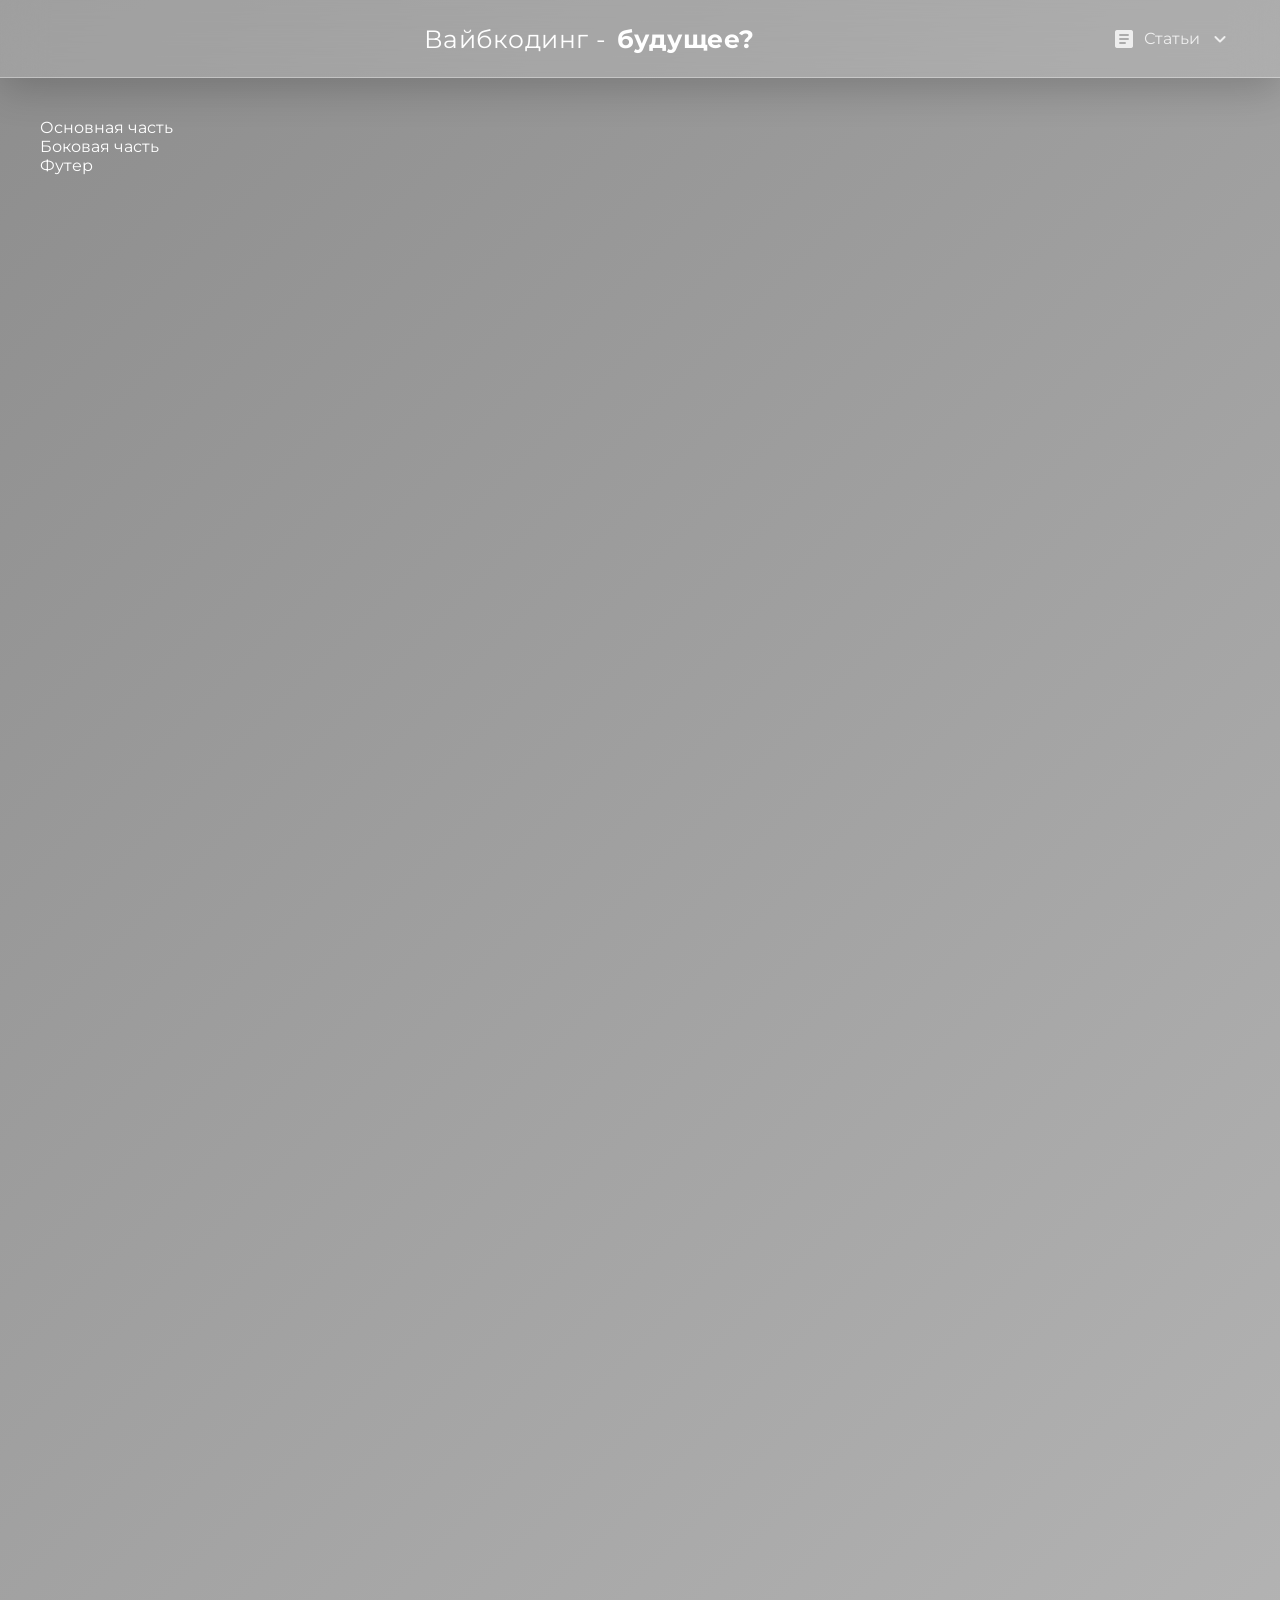
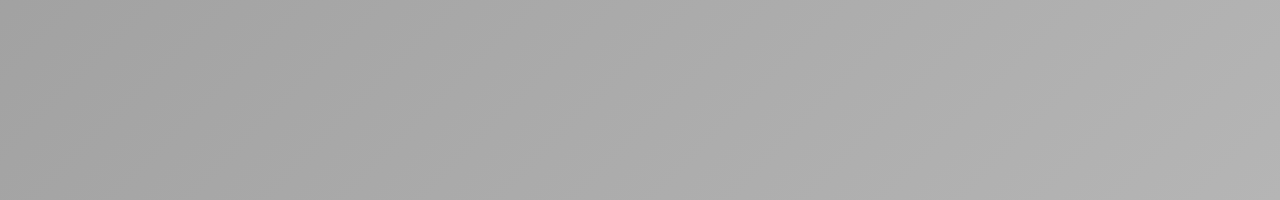
==== Index.html @ af92e4f2 "I start create a new proect" ====
<!DOCTYPE html>
<html lang="en">
<head>
    <meta charset="UTF-8">
    <meta name="viewport" content="width=device-width, initial-scale=1.0">
    <meta content="Вайбкодинг, Док-ва, Дока, Инфа, Айти, IT, Vibe-coding, Vibe">
    <title>Док-ва ( Вайбкодинг )</title>
    <link rel="stylesheet" href="CSS/main.css">

    <link rel="preconnect" href="https://fonts.googleapis.com">
    <link rel="preconnect" href="https://fonts.gstatic.com" crossorigin>
    <link href="https://fonts.googleapis.com/css2?family=Montserrat:ital,wght@0,100..900;1,100..900&family=Roboto+Mono:ital,wght@0,100..700;1,100..700&display=swap" rel="stylesheet">
    <link href="https://fonts.googleapis.com/icon?family=Material+Icons+Round" rel="stylesheet">
</head>
<body>

    <div id="header">
        <div class="header-title">
            <span class="material-icons-round logo-icon"></span>
            Вайбкодинг - <b>будущее?</b>
        </div>
        
        <div class="header-nav">
            <details class="article-dropdown">
                <summary class="article-summary">
                    <span class="material-icons-round nav-icon">article</span>
                    <span class="article-label">Статьи</span>
                    <span class="material-icons-round article-arrow">expand_more</span>
                </summary>
                <div class="article-list">
                    <a href="#" class="header-link">
                        <span class="material-icons-round list-icon">blur_on</span> Статья 1
                    </a>
                    <a href="#" class="header-link">
                        <span class="material-icons-round list-icon">blur_on</span> Статья 2
                    </a>
                    <a href="#" class="header-link">
                        <span class="material-icons-round list-icon">blur_on</span> Статья 3
                    </a>
                </div>
            </details>
        </div>
    </div>

    <div class="page-wrapper">

        <div id="main">Основная часть</div>
        <div id="aside">Боковая часть</div>
        <div id="footer">Футер</div>
    </div>

</body>
</html>
---- CSS/main.css ----
/* Общие сбросы и шрифты */
* {
    margin: 0;
    padding: 0;
    box-sizing: border-box;
}

body {
    font-family: 'Montserrat', sans-serif;
    background: linear-gradient(135deg, #8d8d8d, #b5b5b5);
    color: #ffffff;
    min-height: 200vh;
}

/* ФИКСИРОВАННАЯ ШАПКА */
#header {
    position: sticky;
    top: 0;
    left: 0;
    width: 100%;
    height: 78px;
    display: flex;
    justify-content: space-between;
    align-items: center;
    padding: 0 32px;
    background: rgba(255, 255, 255, 0.16);
    backdrop-filter: blur(22px);
    -webkit-backdrop-filter: blur(22px);
    border-bottom: 1px solid rgba(255, 255, 255, 0.35);
    box-shadow: 0 10px 40px rgba(0, 0, 0, 0.2);
    z-index: 1000;
}

/* Логотип */
.header-title {
    display: flex;
    justify-content: center;
    align-items: center;
    flex: 1;
    margin-left: 40px;
    gap: 10px;
    font-size: 25px;
    text-align: center;
    letter-spacing: 0.5px;
    -webkit-user-select: none;
    -moz-user-select: none;
    -ms-user-select: none;
    user-select: none;
}

/* НАВИГАЦИЯ И ВЫПАДАЮЩИЙ СПИСОК */
.header-nav {
    position: relative;
}

.article-dropdown {
    position: relative;
}

/* Кнопка "Статьи" */
.article-summary {
    list-style: none; /* Убираем стандартную стрелочку details */
    display: flex;
    align-items: center;
    gap: 8px;
    cursor: pointer;
    padding: 10px 16px;
    border-radius: 8px;
    transition: background 0.3s ease, opacity 0.5s ease;
    opacity: 0.8;
    -webkit-user-select: none;
    -moz-user-select: none;
    -ms-user-select: none;
    user-select: none;
}

.article-summary::-webkit-details-marker {
    display: none; /* Убираем стрелочку в Safari */
}

.article-summary:hover {
    opacity: 1;
    background: rgba(255, 255, 255, 0.05);
}

/* Поворот стрелочки при открытии */
.article-dropdown[open] .article-arrow {
    transform: rotate(180deg);
}

.article-arrow {
    font-size: 18px;
    transition: transform 0.3s ease;
}

/* Список статей (выпадает плавно и не двигает шапку) */
.article-list {
    position: absolute; /* Вырываем из потока, чтобы не ломать высоту хедера */
    top: calc(100% + 10px);
    right: 0;
    width: 180px;
    background: #303030;
    border: 1px solid rgba(255, 255, 255, 0.1);
    border-radius: 12px;
    padding: 8px;
    display: flex;
    flex-direction: column;
    gap: 4px;
    box-shadow: 0 10px 30px rgba(41, 41, 41, 0.5);
    /* Более плавная анимация появления */
    animation: fadeIn 0.7s cubic-bezier(0.22, 1, 0.36, 1);
}

/* Ссылки внутри списка */
.header-link {
    display: flex;
    align-items: center;
    gap: 10px;
    color: #aaaaaa;
    text-decoration: none;
    font-size: 14px;
    padding: 10px 12px;
    border-radius: 8px;
    transition: color 0.3s ease, background 0.3s ease;
}

.list-icon {
    font-size: 16px;
    opacity: 0.5;
}

/* Ховер на ссылки в списке */
.header-link:hover {
    color: #ffffff;
    background: rgba(255, 255, 255, 0.05);
}

/* Отступ для остального контента страницы */
.page-wrapper {
    padding: 40px;
}

/* Анимация плавного появления менюшки */
@keyframes fadeIn {
    0% {
        opacity: 0;
        transform: translateY(-8px) scale(0.98);
    }
    100% {
        opacity: 1;
        transform: translateY(0) scale(1);
    }
}
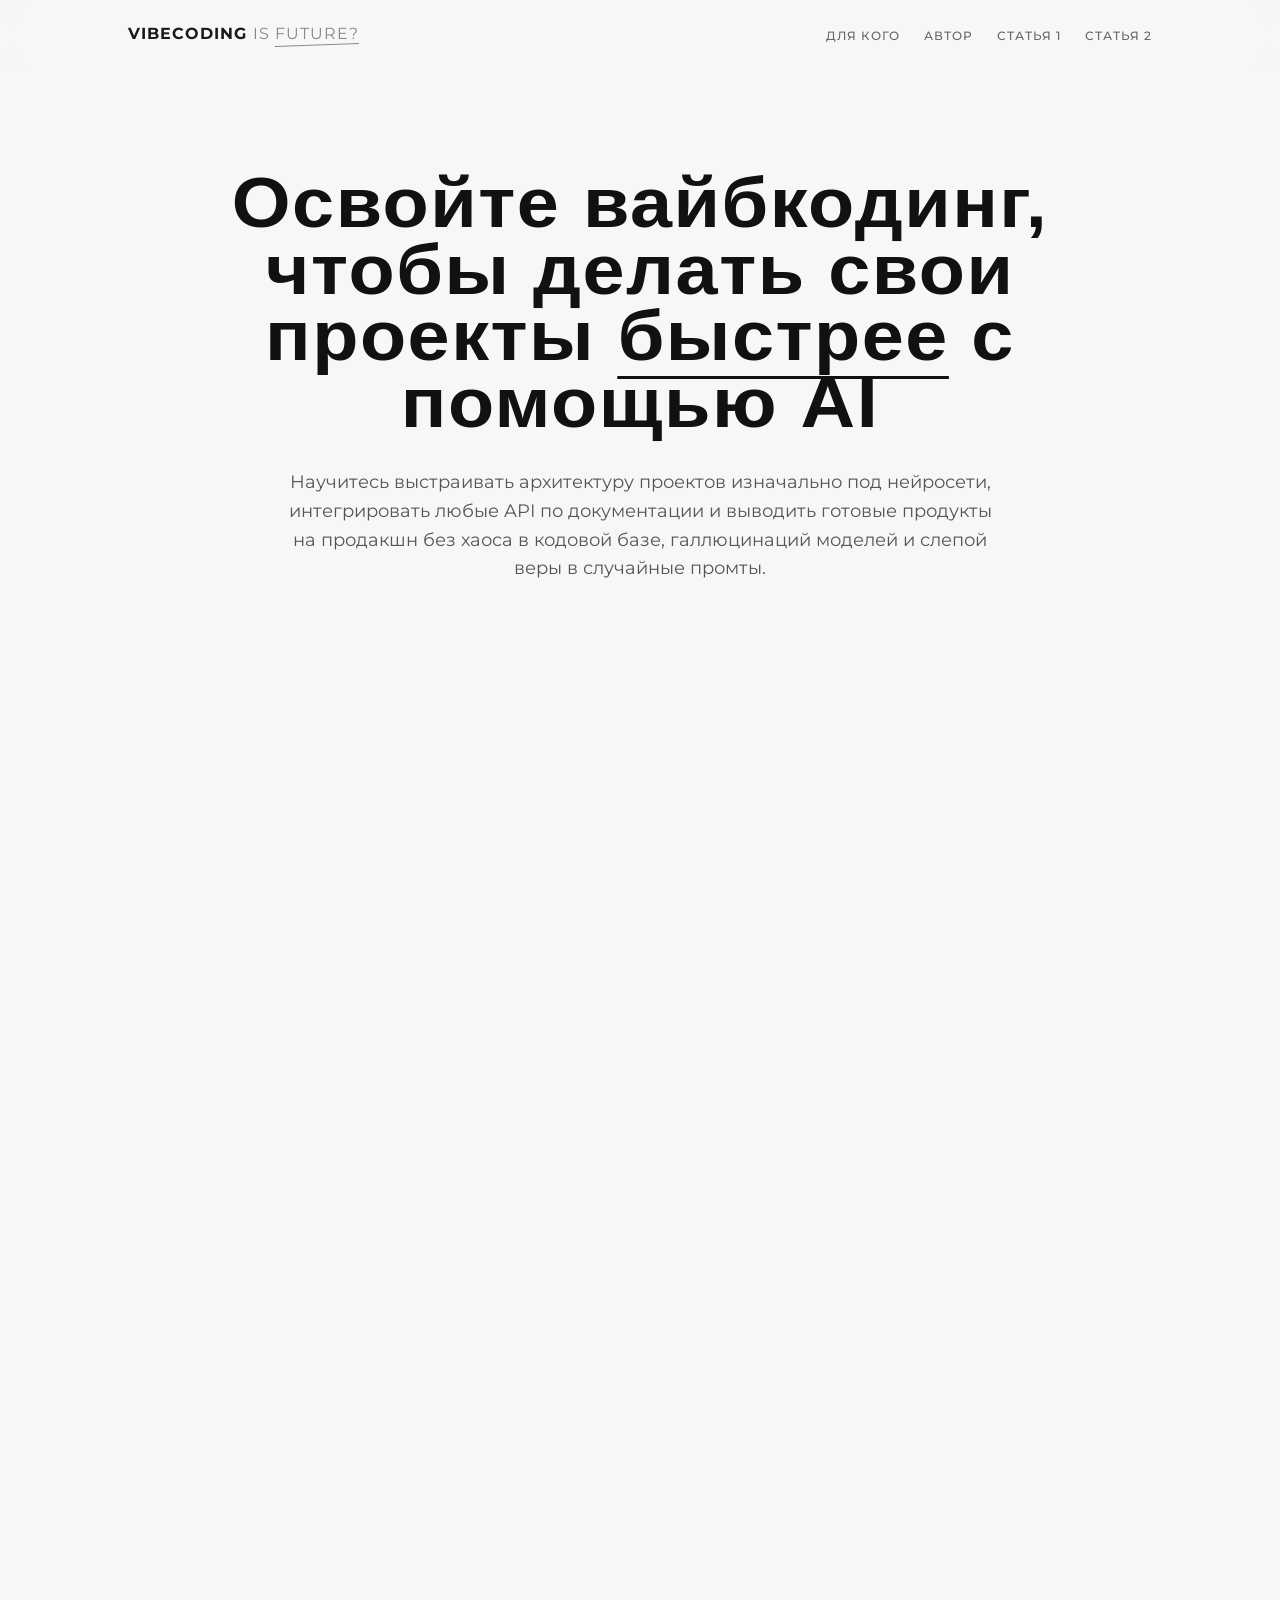
==== commit b7b59973: "Completely overhauled the website's structure and design." ====
--- a/Index.html
+++ b/Index.html
@@ -11,42 +11,33 @@
     <link rel="preconnect" href="https://fonts.gstatic.com" crossorigin>
     <link href="https://fonts.googleapis.com/css2?family=Montserrat:ital,wght@0,100..900;1,100..900&family=Roboto+Mono:ital,wght@0,100..700;1,100..700&display=swap" rel="stylesheet">
     <link href="https://fonts.googleapis.com/icon?family=Material+Icons+Round" rel="stylesheet">
+    
+    <!-- <link rel="icon" type="image/png" href="png/favicon.png?v=3"> -->
 </head>
 <body>
 
     <div id="header">
-        <div class="header-title">
-            <span class="material-icons-round logo-icon"></span>
-            Вайбкодинг - <b>будущее?</b>
+        <div class="header-logo">
+            VibeCoding <span>is <u>future?</u></span>
         </div>
         
         <div class="header-nav">
-            <details class="article-dropdown">
-                <summary class="article-summary">
-                    <span class="material-icons-round nav-icon">article</span>
-                    <span class="article-label">Статьи</span>
-                    <span class="material-icons-round article-arrow">expand_more</span>
-                </summary>
-                <div class="article-list">
-                    <a href="#" class="header-link">
-                        <span class="material-icons-round list-icon">blur_on</span> Статья 1
-                    </a>
-                    <a href="#" class="header-link">
-                        <span class="material-icons-round list-icon">blur_on</span> Статья 2
-                    </a>
-                    <a href="#" class="header-link">
-                        <span class="material-icons-round list-icon">blur_on</span> Статья 3
-                    </a>
-                </div>
-            </details>
+            <a href="#">для кого</a>
+            <a href="#">автор</a>
+            <a href="#">Статья 1</a>
+            <a href="#">Статья 2</a>
         </div>
     </div>
 
     <div class="page-wrapper">
-
-        <div id="main">Основная часть</div>
-        <div id="aside">Боковая часть</div>
-        <div id="footer">Футер</div>
+        <main class="hero-section">
+            <h1 class="hero-title">
+                Освойте вайбкодинг, чтобы делать свои проекты <span class="highlight">быстрее</span> с помощью AI
+            </h1>
+            <p class="hero-subtitle">
+                Научитесь выстраивать архитектуру проектов изначально под нейросети, интегрировать любые API по документации и выводить готовые продукты на продакшн без хаоса в кодовой базе, галлюцинаций моделей и слепой веры в случайные промты.
+            </p>
+        </main>
     </div>
 
 </body>
--- a/CSS/main.css
+++ b/CSS/main.css
@@ -1,4 +1,11 @@
-/* Общие сбросы и шрифты */
+a[target="_blank"]::after {
+    content: ' ↗';
+    font-size: 0.8em;       /* Делает стрелочку чуть меньше основного текста */
+    color: gray;            
+    margin-left: 4px;       
+    vertical-align: super;  
+}
+/* Общие сбросы и базовая настройка */
 * {
     margin: 0;
     padding: 0;
@@ -7,147 +14,137 @@
 
 body {
     font-family: 'Montserrat', sans-serif;
-    background: linear-gradient(135deg, #8d8d8d, #b5b5b5);
-    color: #ffffff;
-    min-height: 200vh;
+    /* Светлый фон со скриншота */
+    background-color: #f7f7f7; 
+    color: #1a1a1a;
+    min-height: 200vh; /* Чтобы можно было скроллить и видеть блюр */
 }
 
-/* ФИКСИРОВАННАЯ ШАПКА */
+/* ФИКСИРОВАННАЯ ШАПКА С БЛЮРОМ */
 #header {
     position: sticky;
     top: 0;
     left: 0;
     width: 100%;
-    height: 78px;
+    height: 70px;
     display: flex;
     justify-content: space-between;
     align-items: center;
-    padding: 0 32px;
-    background: rgba(255, 255, 255, 0.16);
-    backdrop-filter: blur(22px);
-    -webkit-backdrop-filter: blur(22px);
-    border-bottom: 1px solid rgba(255, 255, 255, 0.35);
-    box-shadow: 0 10px 40px rgba(0, 0, 0, 0.2);
+    padding: 0 10%; /* Большие отступы по бокам, как на макете */
+    
+    /* Идеальное прозрачное стекло для светлого фона */
+    background: rgba(247, 247, 247, 0.7); 
+    backdrop-filter: blur(12px);
+    -webkit-backdrop-filter: blur(12px);
+    
     z-index: 1000;
 }
 
-/* Логотип */
-.header-title {
+/* Логотип в шапке */
+.header-logo {
+    font-weight: 700;
+    font-size: 16px;
+    letter-spacing: 1px;
+    text-transform: uppercase;
+}
+
+.header-logo span {
+    font-weight: 400;
+    color: #888;
+}
+
+.header-logo u {
+    text-decoration: none;
+    position: relative;
+    display: inline-block;
+    padding-bottom: 4px;
+}
+
+.header-logo u::after {
+    content: "";
+    position: absolute;
+    left: 0;
+    bottom: 0;
+    width: 100%;
+    height: 0.9px;
+    background: currentColor;
+    transform: rotate(-2deg);
+    transform-origin: left center;
+}
+
+/* Навигация в шапке */
+.header-nav {
+    display: flex;
+    gap: 24px;
+}
+
+.header-nav a {
+    color: #666;
+    text-decoration: none;
+    font-size: 12px;
+    text-transform: uppercase;
+    letter-spacing: 1px;
+    font-weight: 500;
+    transition: color 0.2s ease;
+}
+
+.header-nav a:hover {
+    color: #000;
+}
+
+/* СЕКЦИЯ С ОГРОМНЫМ ЗАГОЛОВКОМ */
+.page-wrapper {
     display: flex;
     justify-content: center;
-    align-items: center;
-    flex: 1;
-    margin-left: 40px;
-    gap: 10px;
-    font-size: 25px;
-    text-align: center;
-    letter-spacing: 0.5px;
-    -webkit-user-select: none;
-    -moz-user-select: none;
-    -ms-user-select: none;
-    user-select: none;
+    padding-top: 100px; /* Отступ от шапки вниз */
 }
 
-/* НАВИГАЦИЯ И ВЫПАДАЮЩИЙ СПИСОК */
-.header-nav {
-    position: relative;
+.hero-section {
+    max-width: 900px; /* Ограничиваем ширину, чтобы текст красиво ложился в строки */
+    text-align: center;
+    padding: 0 20px;
 }
 
-.article-dropdown {
-    position: relative;
+/* Огромный жирный заголовок */
+.hero-title {
+    font-size: 70px;
+    font-weight: 700;
+    line-height: 0.95;
+    letter-spacing: 1.4px;
+    color: #111111;
+    margin-bottom: 32px;
+    font-family: "Saira", sans-serif;
+    font-optical-sizing: auto;
+    font-style: normal;
+    font-variation-settings: "wdth" 140;
+    text-transform: none;
+    display: block;
+    transform: scaleX(1.08);
+    transform-origin: center;
 }
 
-/* Кнопка "Статьи" */
-.article-summary {
-    list-style: none; /* Убираем стандартную стрелочку details */
-    display: flex;
-    align-items: center;
-    gap: 8px;
-    cursor: pointer;
-    padding: 10px 16px;
-    border-radius: 8px;
-    transition: background 0.3s ease, opacity 0.5s ease;
-    opacity: 0.8;
-    -webkit-user-select: none;
-    -moz-user-select: none;
-    -ms-user-select: none;
-    user-select: none;
+/* Линия подчеркивания под "в 10 раз быстрее" */
+.highlight {
+    position: relative;
+    white-space: nowrap;
 }
 
-.article-summary::-webkit-details-marker {
-    display: none; /* Убираем стрелочку в Safari */
+.highlight::after {
+    content: "";
+    position: absolute;
+    left: 0;
+    bottom: -4px;
+    width: 100%;
+    height: 3px; /* Толщина линии */
+    background-color: #111111; /* Цвет линии в тон тексту */
 }
 
-.article-summary:hover {
-    opacity: 1;
-    background: rgba(255, 255, 255, 0.05);
-}
-
-/* Поворот стрелочки при открытии */
-.article-dropdown[open] .article-arrow {
-    transform: rotate(180deg);
-}
-
-.article-arrow {
+/* Аккуратный текст описания под заголовком */
+.hero-subtitle {
     font-size: 18px;
-    transition: transform 0.3s ease;
-}
-
-/* Список статей (выпадает плавно и не двигает шапку) */
-.article-list {
-    position: absolute; /* Вырываем из потока, чтобы не ломать высоту хедера */
-    top: calc(100% + 10px);
-    right: 0;
-    width: 180px;
-    background: #303030;
-    border: 1px solid rgba(255, 255, 255, 0.1);
-    border-radius: 12px;
-    padding: 8px;
-    display: flex;
-    flex-direction: column;
-    gap: 4px;
-    box-shadow: 0 10px 30px rgba(41, 41, 41, 0.5);
-    /* Более плавная анимация появления */
-    animation: fadeIn 0.7s cubic-bezier(0.22, 1, 0.36, 1);
-}
-
-/* Ссылки внутри списка */
-.header-link {
-    display: flex;
-    align-items: center;
-    gap: 10px;
-    color: #aaaaaa;
-    text-decoration: none;
-    font-size: 14px;
-    padding: 10px 12px;
-    border-radius: 8px;
-    transition: color 0.3s ease, background 0.3s ease;
-}
-
-.list-icon {
-    font-size: 16px;
-    opacity: 0.5;
-}
-
-/* Ховер на ссылки в списке */
-.header-link:hover {
-    color: #ffffff;
-    background: rgba(255, 255, 255, 0.05);
-}
-
-/* Отступ для остального контента страницы */
-.page-wrapper {
-    padding: 40px;
-}
-
-/* Анимация плавного появления менюшки */
-@keyframes fadeIn {
-    0% {
-        opacity: 0;
-        transform: translateY(-8px) scale(0.98);
-    }
-    100% {
-        opacity: 1;
-        transform: translateY(0) scale(1);
-    }
+    font-weight: 400;
+    line-height: 1.6;
+    color: #555555;
+    max-width: 720px;
+    margin: 0 auto; /* Центрируем блок с текстом */
 }
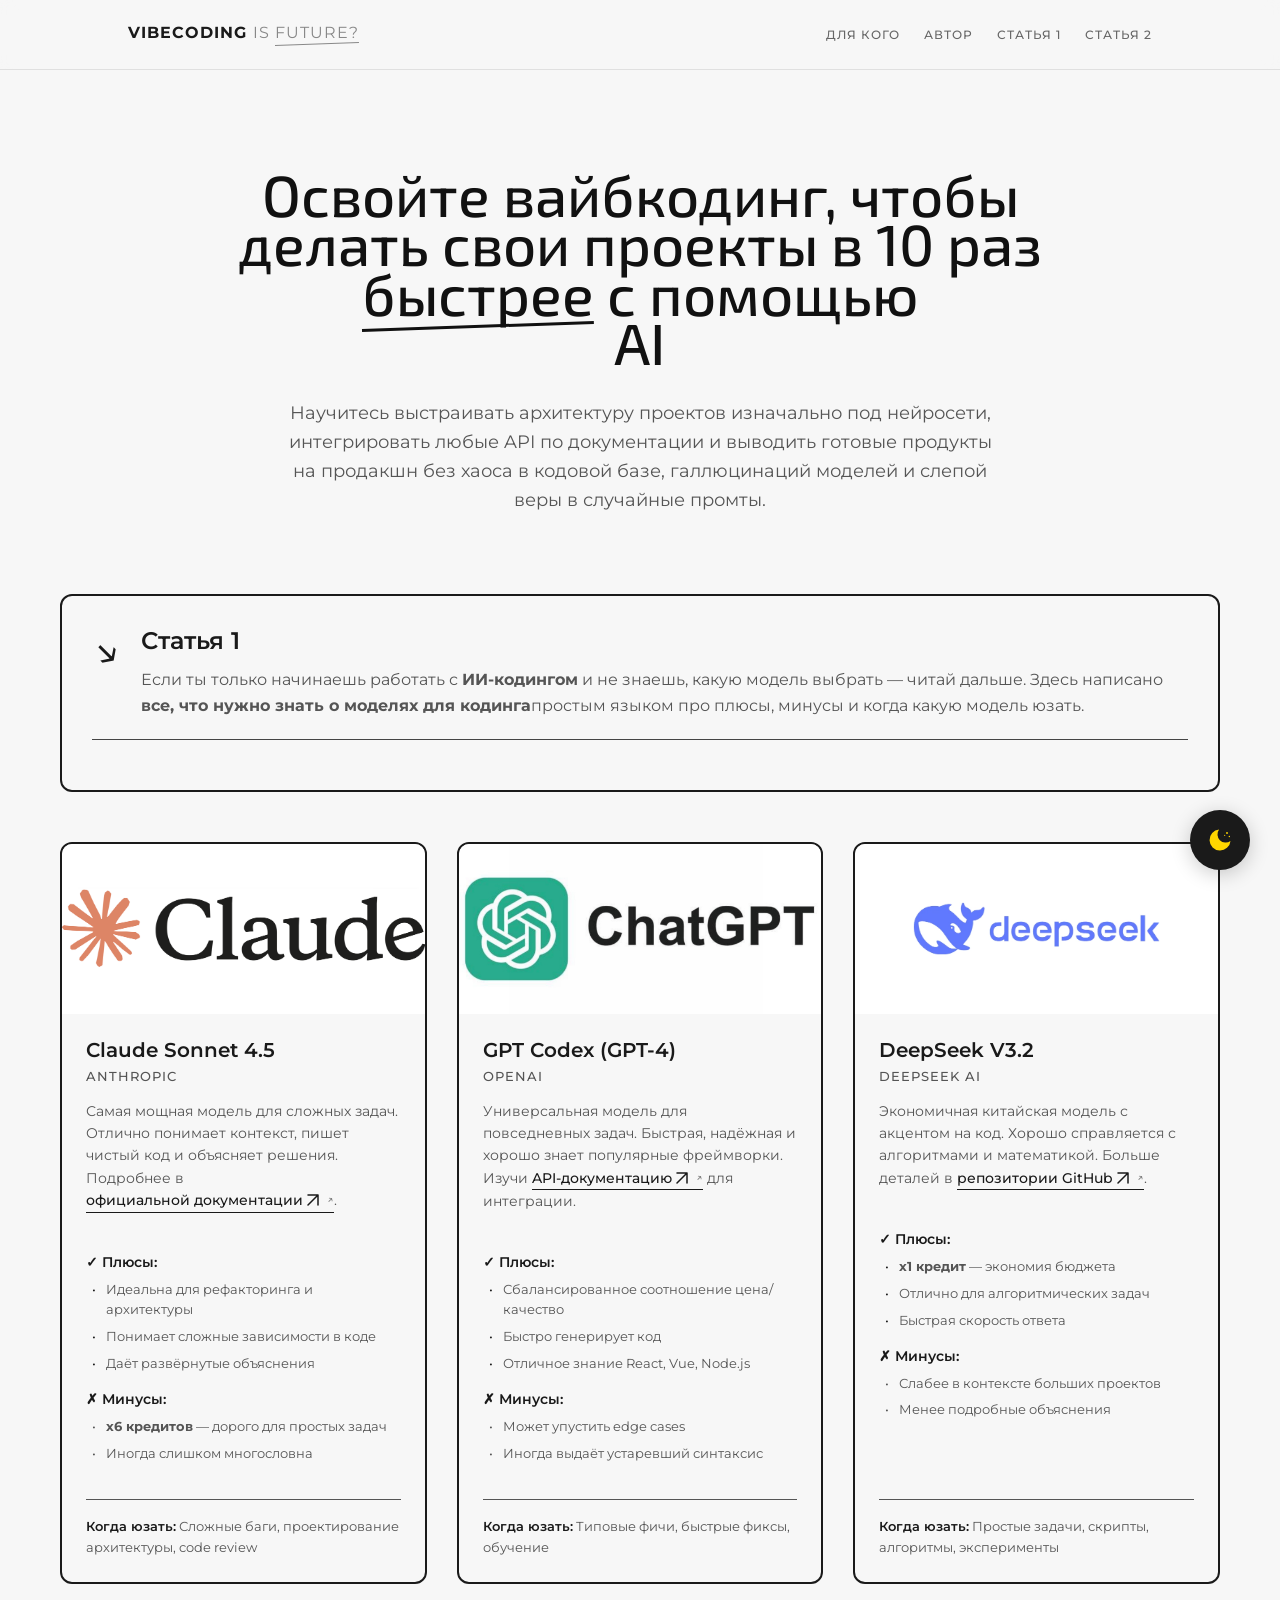
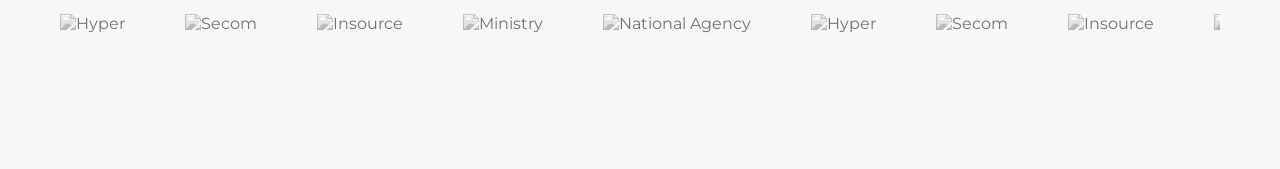
==== commit 013a9fc0: "Add theme toggle functionality with localStorage support and new icon files - Implemented a theme sw" ====
--- a/Index.html
+++ b/Index.html
@@ -1,25 +1,53 @@
 <!DOCTYPE html>
 <html lang="en">
 <head>
+    <!-- Базовые метатеги -->
     <meta charset="UTF-8">
     <meta name="viewport" content="width=device-width, initial-scale=1.0">
-    <meta content="Вайбкодинг, Док-ва, Дока, Инфа, Айти, IT, Vibe-coding, Vibe">
+    <meta name="keywords" content="Вайбкодинг, Док-ва, Дока, Инфа, Айти, IT, Vibe-coding, Vibe">
     <title>Док-ва ( Вайбкодинг )</title>
+    
+    <!-- Стили -->
     <link rel="stylesheet" href="CSS/main.css">
-
+    
+    <!-- Фавиконка -->
+    <link rel="icon" id="favicon" href="Img/favicone-black.png" type="image/png">
+    
+    <!-- Шрифты Google Fonts -->
     <link rel="preconnect" href="https://fonts.googleapis.com">
     <link rel="preconnect" href="https://fonts.gstatic.com" crossorigin>
-    <link href="https://fonts.googleapis.com/css2?family=Montserrat:ital,wght@0,100..900;1,100..900&family=Roboto+Mono:ital,wght@0,100..700;1,100..700&display=swap" rel="stylesheet">
-    <link href="https://fonts.googleapis.com/icon?family=Material+Icons+Round" rel="stylesheet">
-    
-    <!-- <link rel="icon" type="image/png" href="png/favicon.png?v=3"> -->
+    <link href="https://fonts.googleapis.com/css2?family=Exo+2:ital,wght@0,100..900;1,100..900&family=Montserrat:ital,wght@0,100..900;1,100..900&family=Roboto+Mono:ital,wght@0,100..700;1,100..700&family=Saira:ital,wght@0,100..900;1,100..900&display=swap" rel="stylesheet">
+    
+    <!-- Скрипт адаптивной фавиконки -->
+    <script>
+        const favicon = document.getElementById('favicon');
+        const darkModeMediaQuery = window.matchMedia('(prefers-color-scheme: dark)');
+
+        function handleThemeChange(e) {
+            if (e.matches) {
+                // Тёмная тема системы — показываем белую иконку
+                favicon.href = 'Img/favicone-white.png';
+            } else {
+                // Светлая тема системы — показываем чёрную иконку
+                favicon.href = 'Img/favicone-black.png';
+            }
+        }
+
+        // Проверяем тему при загрузке
+        handleThemeChange(darkModeMediaQuery);
+        
+        // Отслеживаем изменения системной темы
+        darkModeMediaQuery.addEventListener('change', handleThemeChange);
+    </script>
 </head>
 <body>
-
-    <div id="header">
-        <div class="header-logo">
+    <!-- ========================================
+         Шапка сайта
+         ======================================== -->
+    <header id="header">
+        <a href="#" class="header-logo">
             VibeCoding <span>is <u>future?</u></span>
-        </div>
+        </a>
         
         <div class="header-nav">
             <a href="#">для кого</a>
@@ -27,12 +55,15 @@
             <a href="#">Статья 1</a>
             <a href="#">Статья 2</a>
         </div>
-    </div>
-
+    </header>
+
+    <!-- ========================================
+         Главный экран (Hero)
+         ======================================== -->
     <div class="page-wrapper">
         <main class="hero-section">
             <h1 class="hero-title">
-                Освойте вайбкодинг, чтобы делать свои проекты <span class="highlight">быстрее</span> с помощью AI
+                Освойте вайбкодинг, чтобы делать свои проекты в 10 раз <span class="highlight">быстрее</span> с помощью <p>AI</p>
             </h1>
             <p class="hero-subtitle">
                 Научитесь выстраивать архитектуру проектов изначально под нейросети, интегрировать любые API по документации и выводить готовые продукты на продакшн без хаоса в кодовой базе, галлюцинаций моделей и слепой веры в случайные промты.
@@ -40,5 +71,167 @@
         </main>
     </div>
 
+    <!-- Секция с ИИ-моделями -->
+    <div class="ai-section">
+        <!-- Карточка "Для кого и Автор" -->
+        <section class="author-card">
+            <div class="author-header">
+                <div class="author-icon">↘</div>
+                <div class="author-content">
+                    <h2>Статья 1</h2>
+                    <p>Если ты только начинаешь работать с <b>ИИ-кодингом</b> и не знаешь, какую модель выбрать — читай дальше. Здесь написано <b>все, что нужно знать о моделях для кодинга</b>простым языком про плюсы, минусы и когда какую модель юзать.</p>
+                </div>
+            </div>
+            <div class="author-footer">
+            </div>
+        </section>
+
+        <!-- Сетка карточек моделей -->
+        <div class="models-grid">
+            <!-- Claude Sonnet -->
+            <article class="model-card">
+                <div class="card-image-wrapper">
+                    <img src="Img/AI-img/Claude-code.png" alt="Claude Sonnet 4.5" loading="lazy">
+                </div>
+                <div class="card-content">
+                    <h3>Claude Sonnet 4.5</h3>
+                    <p class="model-provider">Anthropic</p>
+                    <p class="model-description">
+                        Самая мощная модель для сложных задач. Отлично понимает контекст, пишет чистый код и объясняет решения. 
+                        Подробнее в <a href="https://docs.anthropic.com/claude/docs" target="_blank" class="inline-link">официальной документации<svg width="12" height="12" viewBox="0 0 12 12" fill="none"><path d="M1 11L11 1M11 1H1M11 1V11" stroke="currentColor" stroke-width="1.5" stroke-linecap="round" stroke-linejoin="round"/></svg></a>.
+                    </p>
+                    <div class="model-pros-cons">
+                        <div class="pros">
+                            <h4>✓ Плюсы:</h4>
+                            <ul>
+                                <li>Идеальна для рефакторинга и архитектуры</li>
+                                <li>Понимает сложные зависимости в коде</li>
+                                <li>Даёт развёрнутые объяснения</li>
+                            </ul>
+                        </div>
+                        <div class="cons">
+                            <h4>✗ Минусы:</h4>
+                            <ul>
+                                <li><strong>x6 кредитов</strong> — дорого для простых задач</li>
+                                <li>Иногда слишком многословна</li>
+                            </ul>
+                        </div>
+                    </div>
+                    <p class="model-use-case"><strong>Когда юзать:</strong> Сложные баги, проектирование архитектуры, code review</p>
+                </div>
+            </article>
+
+            <!-- GPT Codex -->
+            <article class="model-card">
+                <div class="card-image-wrapper">
+                    <img src="Img/AI-img/ChatGPT.png" alt="GPT Codex" loading="lazy">
+                </div>
+                <div class="card-content">
+                    <h3>GPT Codex (GPT-4)</h3>
+                    <p class="model-provider">OpenAI</p>
+                    <p class="model-description">
+                        Универсальная модель для повседневных задач. Быстрая, надёжная и хорошо знает популярные фреймворки. 
+                        Изучи <a href="https://platform.openai.com/docs" target="_blank" class="inline-link">API-документацию<svg width="12" height="12" viewBox="0 0 12 12" fill="none"><path d="M1 11L11 1M11 1H1M11 1V11" stroke="currentColor" stroke-width="1.5" stroke-linecap="round" stroke-linejoin="round"/></svg></a> для интеграции.
+                    </p>
+                    <div class="model-pros-cons">
+                        <div class="pros">
+                            <h4>✓ Плюсы:</h4>
+                            <ul>
+                                <li>Сбалансированное соотношение цена/качество</li>
+                                <li>Быстро генерирует код</li>
+                                <li>Отличное знание React, Vue, Node.js</li>
+                            </ul>
+                        </div>
+                        <div class="cons">
+                            <h4>✗ Минусы:</h4>
+                            <ul>
+                                <li>Может упустить edge cases</li>
+                                <li>Иногда выдаёт устаревший синтаксис</li>
+                            </ul>
+                        </div>
+                    </div>
+                    <p class="model-use-case"><strong>Когда юзать:</strong> Типовые фичи, быстрые фиксы, обучение</p>
+                </div>
+            </article>
+
+            <!-- DeepSeek V3.2 -->
+            <article class="model-card">
+                <div class="card-image-wrapper">
+                    <img src="Img/AI-img/deepseek.png" alt="DeepSeek V3.2" loading="lazy">
+                </div>
+                <div class="card-content">
+                    <h3>DeepSeek V3.2</h3>
+                    <p class="model-provider">DeepSeek AI</p>
+                    <p class="model-description">
+                        Экономичная китайская модель с акцентом на код. Хорошо справляется с алгоритмами и математикой. 
+                        Больше деталей в <a href="https://github.com/deepseek-ai/DeepSeek-Coder" target="_blank" class="inline-link">репозитории GitHub<svg width="12" height="12" viewBox="0 0 12 12" fill="none"><path d="M1 11L11 1M11 1H1M11 1V11" stroke="currentColor" stroke-width="1.5" stroke-linecap="round" stroke-linejoin="round"/></svg></a>.
+                    </p>
+                    <div class="model-pros-cons">
+                        <div class="pros">
+                            <h4>✓ Плюсы:</h4>
+                            <ul>
+                                <li><strong>x1 кредит</strong> — экономия бюджета</li>
+                                <li>Отлично для алгоритмических задач</li>
+                                <li>Быстрая скорость ответа</li>
+                            </ul>
+                        </div>
+                        <div class="cons">
+                            <h4>✗ Минусы:</h4>
+                            <ul>
+                                <li>Слабее в контексте больших проектов</li>
+                                <li>Менее подробные объяснения</li>
+                            </ul>
+                        </div>
+                    </div>
+                    <p class="model-use-case"><strong>Когда юзать:</strong> Простые задачи, скрипты, алгоритмы, эксперименты</p>
+                </div>
+            </article>
+        </div>
+    </section>
+
+    <!-- Кнопка переключения темы -->
+    <button class="theme-toggle" id="themeToggle" aria-label="Переключить тему">
+        <!-- Иконка луны (темная тема) -->
+        <svg class="theme-icon moon" xmlns="http://www.w3.org/2000/svg" viewBox="0 0 24 24" fill="currentColor">
+            <path d="M21 12.79A9 9 0 1 1 11.21 3 7 7 0 0 0 21 12.79z"/>
+            <circle cx="18" cy="6" r="0.8"/>
+            <circle cx="20" cy="9" r="0.6"/>
+            <circle cx="16" cy="8" r="0.5"/>
+        </svg>
+        
+        <!-- Иконка солнца (светлая тема) -->
+        <svg class="theme-icon sun" xmlns="http://www.w3.org/2000/svg" viewBox="0 0 24 24" fill="currentColor">
+            <circle cx="12" cy="12" r="5"/>
+            <line x1="12" y1="1" x2="12" y2="3" stroke="currentColor" stroke-width="2" stroke-linecap="round"/>
+            <line x1="12" y1="21" x2="12" y2="23" stroke="currentColor" stroke-width="2" stroke-linecap="round"/>
+            <line x1="4.22" y1="4.22" x2="5.64" y2="5.64" stroke="currentColor" stroke-width="2" stroke-linecap="round"/>
+            <line x1="18.36" y1="18.36" x2="19.78" y2="19.78" stroke="currentColor" stroke-width="2" stroke-linecap="round"/>
+            <line x1="1" y1="12" x2="3" y2="12" stroke="currentColor" stroke-width="2" stroke-linecap="round"/>
+            <line x1="21" y1="12" x2="23" y2="12" stroke="currentColor" stroke-width="2" stroke-linecap="round"/>
+            <line x1="4.22" y1="19.78" x2="5.64" y2="18.36" stroke="currentColor" stroke-width="2" stroke-linecap="round"/>
+            <line x1="18.36" y1="5.64" x2="19.78" y2="4.22" stroke="currentColor" stroke-width="2" stroke-linecap="round"/>
+        </svg>
+    </button>
+
+    <script src="Js/theme.js"></script>
+
+<!-- Список всех популряныъ AI моделей -->
+
+<div class="brand-marquee">
+  <div class="marquee-track">
+    <div class="marquee-item"><img src="img/scroll-bar/logo1.png" alt="Hyper"></div>
+    <div class="marquee-item"><img src="img/scroll-bar/logo2.png" alt="Secom"></div>
+    <div class="marquee-item"><img src="img/scroll-bar/logo3.png" alt="Insource"></div>
+    <div class="marquee-item"><img src="img/scroll-bar/logo4.png" alt="Ministry"></div>
+    <div class="marquee-item"><img src="img/scroll-bar/logo5.png" alt="National Agency"></div>
+    
+    <div class="marquee-item"><img src="img/logo1.png" alt="Hyper"></div>
+    <div class="marquee-item"><img src="img/logo2.png" alt="Secom"></div>
+    <div class="marquee-item"><img src="img/logo3.png" alt="Insource"></div>
+    <div class="marquee-item"><img src="img/logo4.png" alt="Ministry"></div>
+    <div class="marquee-item"><img src="img/logo5.png" alt="National Agency"></div>
+  </div>
+</div>
+
 </body>
 </html>
--- a/CSS/main.css
+++ b/CSS/main.css
@@ -1,11 +1,85 @@
+/* ========================================
+   CSS-переменные для светлой темы (по умолчанию)
+   ======================================== */
+:root {
+    /* Основные цвета */
+    --bg-color: #f7f7f7;
+    --text-color: #1a1a1a;
+    --text-secondary: #555555;
+    
+    /* Шапка */
+    --header-bg: rgba(247, 247, 247, 0.7);
+    --header-text: #111111;
+    --nav-text: #666;
+    --nav-text-hover: #000;
+    
+    /* Акценты */
+    --highlight-line: #111111;
+    --button-bg: #1a1a1a;
+    --button-color: #ffd700;
+    --button-shadow: rgba(0, 0, 0, 0.2);
+    
+    /* Декор */
+    --line-color: rgba(0, 0, 0, 0.05);
+    
+    /* Карточки */
+    --card-border: #1a1a1a;
+    --card-shadow: rgba(0, 0, 0, 0.1);
+    --card-shadow-hover: rgba(0, 0, 0, 0.15);
+}/* CSS-переменные для темной темы */
+body.dark-theme {
+    /* Основные цвета */
+    --bg-color: #1a1a1a;
+    --text-color: #f5f5f5;
+    --text-secondary: #b8b8b8;
+    
+    /* Шапка */
+    --header-bg: rgba(26, 26, 26, 0.7);
+    --header-text: #f5f5f5;
+    --nav-text: #aaa;
+    --nav-text-hover: #fff;
+    
+    /* Акценты */
+    --highlight-line: #f5f5f5;
+    --button-bg: #f5f5f5;
+    --button-color: #1a1a1a;
+    --button-shadow: rgba(255, 255, 255, 0.2);
+    
+    /* Декор */
+    --line-color: rgba(255, 255, 255, 0.08);
+    
+    /* Карточки */
+    --card-border: #f5f5f5;
+    --card-shadow: rgba(255, 255, 255, 0.05);
+    --card-shadow-hover: rgba(255, 255, 255, 0.1);
+}html {
+  scroll-behavior: smooth;
+}
+/* Оранжево-жёлтое выделение текста */
+::selection {
+    background-color: #f0f63f;
+    color: #000;
+}
+
+::-moz-selection {
+    background-color: #f0f63f;
+    color: #000;
+}
+
 a[target="_blank"]::after {
     content: ' ↗';
-    font-size: 0.8em;       /* Делает стрелочку чуть меньше основного текста */
+    font-size: 0.8em;       /*Делает стрелочку чуть меньше основного текста */
     color: gray;            
     margin-left: 4px;       
     vertical-align: super;  
 }
-/* Общие сбросы и базовая настройка */
+
+a.header-logo {
+    color: inherit;
+    text-decoration: none;
+    cursor: pointer;
+}
+
 * {
     margin: 0;
     padding: 0;
@@ -14,13 +88,10 @@
 
 body {
     font-family: 'Montserrat', sans-serif;
-    /* Светлый фон со скриншота */
-    background-color: #f7f7f7; 
-    color: #1a1a1a;
-    min-height: 200vh; /* Чтобы можно было скроллить и видеть блюр */
-}
-
-/* ФИКСИРОВАННАЯ ШАПКА С БЛЮРОМ */
+    background-color: var(--bg-color);
+    color: var(--text-color);
+    transition: background-color 0.4s ease, color 0.4s ease;
+}/* ФИКСИРОВАННАЯ ШАПКА С БЛЮРОМ */
 #header {
     position: sticky;
     top: 0;
@@ -30,13 +101,14 @@
     display: flex;
     justify-content: space-between;
     align-items: center;
+    border-bottom: 1px solid #e0e0e0;
     padding: 0 10%; /* Большие отступы по бокам, как на макете */
     
     /* Идеальное прозрачное стекло для светлого фона */
-    background: rgba(247, 247, 247, 0.7); 
-    backdrop-filter: blur(12px);
+    background: var(--header-bg);
+    backdrop-filter: blur(8px);
     -webkit-backdrop-filter: blur(12px);
-    
+    transition: background 0.4s ease;    
     z-index: 1000;
 }
 
@@ -79,7 +151,7 @@
 }
 
 .header-nav a {
-    color: #666;
+    color: var(--nav-text);
     text-decoration: none;
     font-size: 12px;
     text-transform: uppercase;
@@ -89,9 +161,8 @@
 }
 
 .header-nav a:hover {
-    color: #000;
-}
-
+    color: var(--nav-text-hover);
+}
 /* СЕКЦИЯ С ОГРОМНЫМ ЗАГОЛОВКОМ */
 .page-wrapper {
     display: flex;
@@ -107,26 +178,25 @@
 
 /* Огромный жирный заголовок */
 .hero-title {
-    font-size: 70px;
-    font-weight: 700;
-    line-height: 0.95;
-    letter-spacing: 1.4px;
-    color: #111111;
+    font-size: 58px;
+    font-weight: 500;
+    line-height: 0.85;
+    letter-spacing: 0px;
+    color: var(--header-text);
     margin-bottom: 32px;
-    font-family: "Saira", sans-serif;
+    font-family: "Exo 2", sans-serif;
     font-optical-sizing: auto;
     font-style: normal;
-    font-variation-settings: "wdth" 140;
-    text-transform: none;
     display: block;
-    transform: scaleX(1.08);
+    transform: scaleX(1);
     transform-origin: center;
-}
-
+    transition: color 0.4s ease;
+}
 /* Линия подчеркивания под "в 10 раз быстрее" */
 .highlight {
     position: relative;
     white-space: nowrap;
+
 }
 
 .highlight::after {
@@ -136,15 +206,440 @@
     bottom: -4px;
     width: 100%;
     height: 3px; /* Толщина линии */
-    background-color: #111111; /* Цвет линии в тон тексту */
-}
-
+    background-color: var(--highlight-line); /* Цвет линии в тон тексту */
+    transform: rotate(-2deg);
+    transform-origin: left center;
+    transition: background-color 0.4s ease;
+}
 /* Аккуратный текст описания под заголовком */
 .hero-subtitle {
     font-size: 18px;
     font-weight: 400;
     line-height: 1.6;
-    color: #555555;
+    color: var(--text-secondary);
     max-width: 720px;
     margin: 0 auto; /* Центрируем блок с текстом */
+    transition: color 0.4s ease;
+}
+
+/* ========================================
+   Декоративная фоновая линия
+   ======================================== */
+.bg-line-container {
+    position: fixed;
+    top: 0;
+    left: 0;
+    width: 100%;
+    height: 100%;
+    z-index: -1;
+    pointer-events: none;
+    overflow: hidden;
+}
+
+.bg-line {
+    width: 100%;
+    height: 100%;
+    color: var(--line-color);
+    transition: color 0.4s ease;
+}
+/* ========================================
+   Кнопка переключения темы
+   ======================================== */
+.theme-toggle {
+    position: fixed;
+    bottom: 30px;
+    right: 30px;
+    width: 60px;
+    height: 60px;
+    border-radius: 50%;
+    background-color: var(--button-bg);
+    color: var(--button-color);
+    border: none;
+    cursor: pointer;
+    display: flex;
+    align-items: center;
+    justify-content: center;
+    box-shadow: 0 4px 20px var(--button-shadow);
+    transition: background-color 0.4s ease, color 0.4s ease, transform 0.3s ease, box-shadow 0.3s ease;
+    z-index: 1000;
+}
+
+.theme-toggle:hover {
+    transform: scale(1.1);
+    box-shadow: 0 6px 30px var(--button-shadow);
+}
+
+.theme-toggle:active {
+    transform: scale(0.95);
+}
+
+/* Иконки темы */
+.theme-icon {
+    width: 28px;
+    height: 28px;
+    position: absolute;
+    transition: opacity 0.3s ease, transform 0.3s ease;
+}
+
+/* По умолчанию показываем луну (для светлой темы) */
+.theme-icon.moon {
+    opacity: 1;
+    transform: rotate(0deg);
+}
+
+.theme-icon.sun {
+    opacity: 0;
+    transform: rotate(180deg);
+}
+
+/* В темной теме показываем солнце */
+body.dark-theme .theme-icon.moon {
+    opacity: 0;
+    transform: rotate(-180deg);
+}
+
+body.dark-theme .theme-icon.sun {
+    opacity: 1;
+    transform: rotate(0deg);
+}
+
+/* Адаптивность кнопки */
+@media (max-width: 768px) {
+    .theme-toggle {
+        bottom: 20px;
+        right: 20px;
+        width: 50px;
+        height: 50px;
+    }
+    
+    .theme-icon {
+        width: 24px;
+        height: 24px;
+    }
+}
+
+/* ========================================
+   Секция с ИИ-моделями
+   ======================================== */
+.ai-section {
+    max-width: 1200px;
+    margin: 80px auto;
+    padding: 0 20px;
+}
+
+/* ========================================
+   Карточка автора
+   ======================================== */
+.author-card {
+    background-color: var(--bg-color);
+    border: 2px solid var(--card-border);
+    border-radius: 12px;
+    padding: 30px;
+    margin-bottom: 50px;
+    transition: all 0.3s ease;
+}
+
+.author-card:hover {
+    transform: translateY(-2px);
+    box-shadow: 0 8px 20px var(--card-shadow);
+}
+.author-header {
+    display: flex;
+    align-items: flex-start;
+    gap: 20px;
+    margin-bottom: 20px;
+}
+
+.author-icon {
+    font-size: 48px;
+    flex-shrink: 0;
+    line-height: 1;
+}
+
+.author-content h2 {
+    font-size: 24px;
+    font-weight: 600;
+    margin-bottom: 12px;
+    color: var(--text-color);
+}
+
+.author-content p {
+    font-size: 16px;
+    line-height: 1.6;
+    color: var(--text-secondary);
+}
+
+.author-footer {
+    padding-top: 20px;
+    border-top: 1px solid var(--card-border);
+    opacity: 0.8;
+}
+.author-footer p {
+    font-size: 14px;
+    color: var(--text-secondary);
+}
+
+/* ========================================
+   Сетка моделей
+   ======================================== */
+.models-grid {
+    display: grid;
+    grid-template-columns: repeat(auto-fit, minmax(280px, 1fr));
+    gap: 30px;
+}
+
+/* ========================================
+   Карточка модели
+   ======================================== */
+.model-card {
+    background-color: var(--bg-color);
+    border: 2px solid var(--card-border);
+    border-radius: 12px;
+    overflow: hidden;
+    transition: all 0.3s ease;
+    display: flex;
+    flex-direction: column;
+}
+
+.model-card:hover {
+    transform: translateY(-5px);
+    box-shadow: 0 12px 30px var(--card-shadow-hover);
+    border-color: var(--text-secondary);
+}
+/* ========================================
+   Изображение модели
+   ======================================== */
+.card-image-wrapper {
+    width: 100%;
+    height: 170px;
+    overflow: hidden;
+    background-color: var(--text-secondary);
+    opacity: 0.9;
+    transition: opacity 0.3s ease;
+}
+
+.model-card:hover .card-image-wrapper {
+    opacity: 1;
+}
+
+.card-image-wrapper img {
+    width: 100%;
+    height: 100%;
+    object-fit: cover;
+    object-position: center;
+    transition: transform 0.3s ease;
+}
+.model-card:hover .card-image-wrapper img {
+    transform: scale(1.05);
+}
+
+/* ========================================
+   Контент карточки
+   ======================================== */
+.card-content {
+    padding: 24px;
+    flex: 1;
+    display: flex;
+    flex-direction: column;
+}
+
+.card-content h3 {
+    font-size: 20px;
+    font-weight: 600;
+    margin-bottom: 6px;
+    color: var(--text-color);
+}
+
+.model-provider {
+    font-size: 13px;
+    color: var(--text-secondary);
+    text-transform: uppercase;
+    letter-spacing: 1px;
+    margin-bottom: 16px;
+    font-weight: 500;
+}
+
+.model-description {
+    font-size: 14px;
+    line-height: 1.6;
+    color: var(--text-secondary);
+    margin-bottom: 20px;
+}
+
+/* ========================================
+   Инлайновые ссылки
+   ======================================== */
+.inline-link {
+    color: var(--text-color);
+    text-decoration: none;
+    font-weight: 500;
+    border-bottom: 1px solid var(--text-color);
+    transition: all 0.2s ease;
+    display: inline-flex;
+    align-items: center;
+    gap: 4px;
+}
+
+.inline-link:hover {
+    opacity: 0.6;
+    border-bottom-width: 2px;
+}
+
+.inline-link svg {
+    transition: transform 0.2s ease;
+}
+
+.inline-link:hover svg {
+    transform: translate(2px, -2px);
+}
+
+/* ========================================
+   Плюсы и минусы
+   ======================================== */
+.model-pros-cons {
+    margin: 20px 0;
+}
+
+.pros,
+.cons {
+    margin-bottom: 16px;
+}
+
+.pros h4,
+.cons h4 {
+    font-size: 14px;
+    font-weight: 600;
+    margin-bottom: 8px;
+    color: var(--text-color);
+}
+
+.pros ul,
+.cons ul {
+    list-style: none;
+    padding-left: 0;
+}
+
+.pros li,
+.cons li {
+    font-size: 13px;
+    line-height: 1.6;
+    color: var(--text-secondary);
+    padding-left: 20px;
+    position: relative;
+    margin-bottom: 6px;
+}
+
+.pros li::before {
+    content: "•";
+    position: absolute;
+    left: 6px;
+    color: var(--text-color);
+}
+
+.cons li::before {
+    content: "•";
+    position: absolute;
+    left: 6px;
+    color: var(--text-secondary);
+}
+
+/* ========================================
+   Use case
+   ======================================== */
+.model-use-case {
+    margin-top: auto;
+    padding-top: 16px;
+    border-top: 1px solid var(--text-secondary);
+    font-size: 13px;
+    line-height: 1.6;
+    color: var(--text-secondary);
+}
+
+.model-use-case strong {
+    color: var(--text-color);
+    font-weight: 600;
+}
+
+/* ========================================
+   Адаптивность для мобильных
+   ======================================== */
+@media (max-width: 768px) {
+    .ai-section {
+        margin: 50px auto;
+    }
+
+    .author-header {
+        flex-direction: column;
+        text-align: center;
+        align-items: center;
+    }
+
+    .author-icon {
+        font-size: 40px;
+    }
+
+    .models-grid {
+        grid-template-columns: 1fr;
+        gap: 24px;
+    }
+
+    .card-image-wrapper {
+        height: 150px;
+    }
+
+    .card-content {
+        padding: 20px;
+    }
+}
+/* В доработке */
+
+.brand-marquee {
+  overflow: hidden;
+  width: 100%;
+  background: var(--bg-color, #fff); /* Адаптируется под твою тему */
+  padding: 30px 0;
+  display: flex;
+  align-items: center;
+  white-space: nowrap;
+}
+
+.marquee-track {
+  display: flex;
+  flex-direction: row;
+  flex-wrap: nowrap;
+  align-items: center;
+  gap: 60px; /* Приличный отступ между логотипами, как на скрине */
+  width: max-content;
+  animation: scroll-brands 25s linear infinite;
+}
+
+.marquee-item {
+  display: flex;
+  align-items: center;
+  justify-content: center;
+  flex-shrink: 0; /* Запрещаем картинкам сжиматься */
+}
+
+.marquee-item img {
+  height: 45px; /* Фиксированная высота для всех логотипов */
+  width: auto;  /* Ширина подстроится автоматически, сохраняя пропорции */
+  object-fit: contain;
+  /* Стильная ЧБ фишка: делает логотипы серыми, а при наведении — дефолтными */
+  filter: grayscale(1) opacity(0.6);
+  transition: filter 0.3s ease, opacity 0.3s ease;
+}
+
+/* При наведении мышки логотип становится ярким */
+.marquee-item img:hover {
+  filter: grayscale(0) opacity(1);
+}
+
+/* Анимация плавного сдвига */
+@keyframes scroll-brands {
+  0% {
+    transform: translateX(0);
+  }
+  100% {
+    transform: translateX(-50%); /* Идеальный бесшовный сброс */
+  }
 }
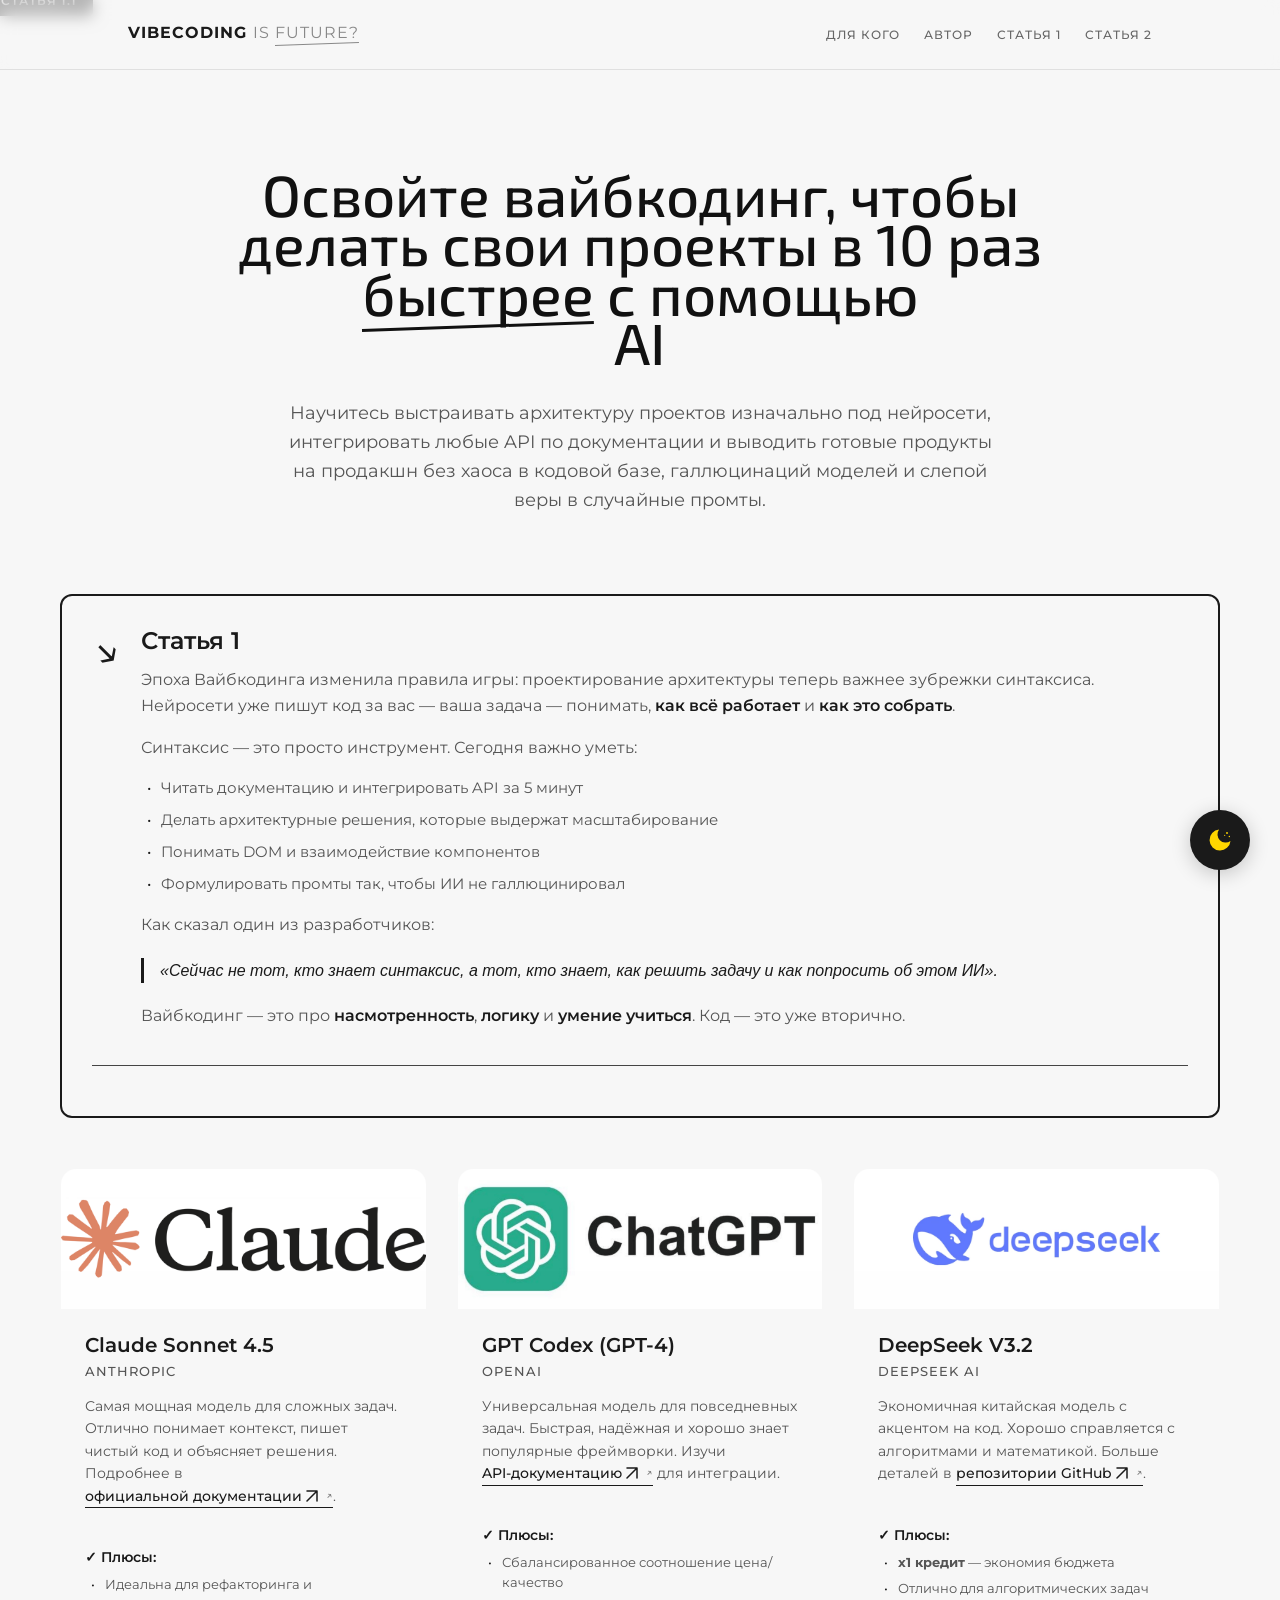
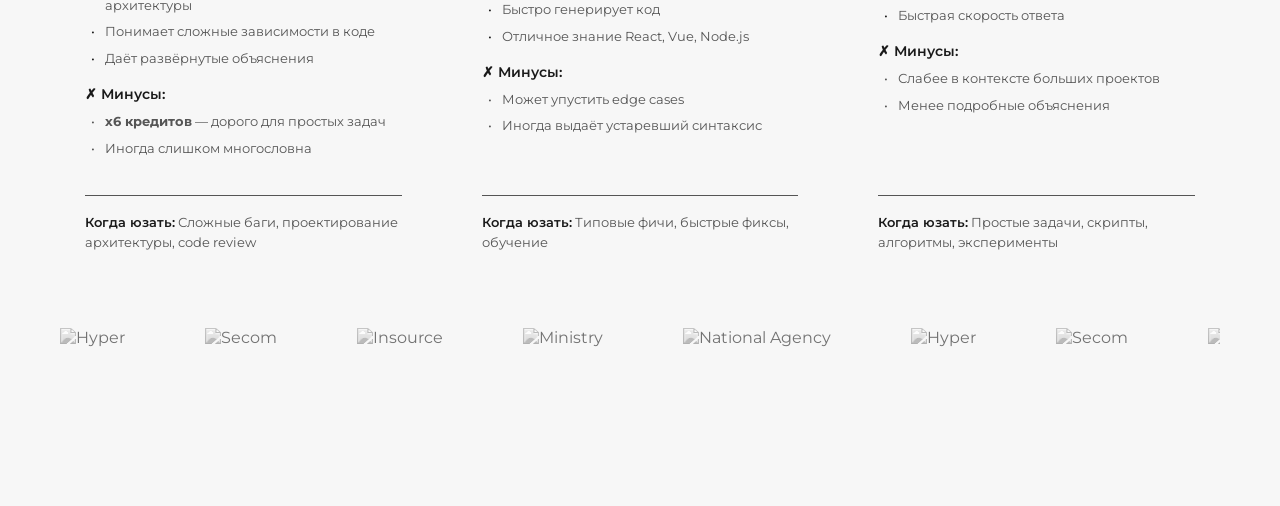
==== commit 05ed09a2: "Fixed problems" ====
--- a/Index.html
+++ b/Index.html
@@ -52,7 +52,7 @@
         <div class="header-nav">
             <a href="#">для кого</a>
             <a href="#">автор</a>
-            <a href="#">Статья 1</a>
+            <a href="#article-1">Статья 1</a>
             <a href="#">Статья 2</a>
         </div>
     </header>
@@ -74,12 +74,22 @@
     <!-- Секция с ИИ-моделями -->
     <div class="ai-section">
         <!-- Карточка "Для кого и Автор" -->
-        <section class="author-card">
+        <section class="author-card" id="article-1">
+            <span class="article-badge">Статья 1.1</span>
             <div class="author-header">
                 <div class="author-icon">↘</div>
                 <div class="author-content">
                     <h2>Статья 1</h2>
-                    <p>Если ты только начинаешь работать с <b>ИИ-кодингом</b> и не знаешь, какую модель выбрать — читай дальше. Здесь написано <b>все, что нужно знать о моделях для кодинга</b>простым языком про плюсы, минусы и когда какую модель юзать.</p>
+                    <p>Эпоха Вайбкодинга изменила правила игры: проектирование архитектуры теперь важнее зубрежки синтаксиса. Нейросети уже пишут код за вас — ваша задача — понимать, <strong>как всё работает</strong> и <strong>как это собрать</strong>.</p>
+                    <p>Синтаксис — это просто инструмент. Сегодня важно уметь:</p>
+                    <ul>
+                        <li>Читать документацию и интегрировать API за 5 минут</li>
+                        <li>Делать архитектурные решения, которые выдержат масштабирование</li>
+                        <li>Понимать DOM и взаимодействие компонентов</li>
+                        <li>Формулировать промты так, чтобы ИИ не галлюцинировал</li>
+                    </ul>
+                    <p>Как сказал один из разработчиков: <blockquote>«Сейчас не тот, кто знает синтаксис, а тот, кто знает, как решить задачу и как попросить об этом ИИ».</blockquote></p>
+                    <p>Вайбкодинг — это про <strong>насмотренность</strong>, <strong>логику</strong> и <strong>умение учиться</strong>. Код — это уже вторично.</p>
                 </div>
             </div>
             <div class="author-footer">
@@ -225,11 +235,19 @@
     <div class="marquee-item"><img src="img/scroll-bar/logo4.png" alt="Ministry"></div>
     <div class="marquee-item"><img src="img/scroll-bar/logo5.png" alt="National Agency"></div>
     
-    <div class="marquee-item"><img src="img/logo1.png" alt="Hyper"></div>
-    <div class="marquee-item"><img src="img/logo2.png" alt="Secom"></div>
-    <div class="marquee-item"><img src="img/logo3.png" alt="Insource"></div>
-    <div class="marquee-item"><img src="img/logo4.png" alt="Ministry"></div>
-    <div class="marquee-item"><img src="img/logo5.png" alt="National Agency"></div>
+    <!-- Дублируем для бесконечного эффекта -->
+    <div class="marquee-item"><img src="img/scroll-bar/logo1.png" alt="Hyper"></div>
+    <div class="marquee-item"><img src="img/scroll-bar/logo2.png" alt="Secom"></div>
+    <div class="marquee-item"><img src="img/scroll-bar/logo3.png" alt="Insource"></div>
+    <div class="marquee-item"><img src="img/scroll-bar/logo4.png" alt="Ministry"></div>
+    <div class="marquee-item"><img src="img/scroll-bar/logo5.png" alt="National Agency"></div>
+    
+    <!-- Еще один дубль для очень широких экранов -->
+    <div class="marquee-item"><img src="img/scroll-bar/logo1.png" alt="Hyper"></div>
+    <div class="marquee-item"><img src="img/scroll-bar/logo2.png" alt="Secom"></div>
+    <div class="marquee-item"><img src="img/scroll-bar/logo3.png" alt="Insource"></div>
+    <div class="marquee-item"><img src="img/scroll-bar/logo4.png" alt="Ministry"></div>
+    <div class="marquee-item"><img src="img/scroll-bar/logo5.png" alt="National Agency"></div>
   </div>
 </div>
 
--- a/CSS/main.css
+++ b/CSS/main.css
@@ -54,6 +54,7 @@
     --card-shadow-hover: rgba(255, 255, 255, 0.1);
 }html {
   scroll-behavior: smooth;
+  scroll-padding-top: 45px;
 }
 /* Оранжево-жёлтое выделение текста */
 ::selection {
@@ -91,7 +92,9 @@
     background-color: var(--bg-color);
     color: var(--text-color);
     transition: background-color 0.4s ease, color 0.4s ease;
-}/* ФИКСИРОВАННАЯ ШАПКА С БЛЮРОМ */
+}
+
+/* ФИКСИРОВАННАЯ ШАПКА С БЛЮРОМ */
 #header {
     position: sticky;
     top: 0;
@@ -337,6 +340,7 @@
     padding: 30px;
     margin-bottom: 50px;
     transition: all 0.3s ease;
+    scroll-margin-top: 45px;
 }
 
 .author-card:hover {
@@ -367,8 +371,8 @@
     font-size: 16px;
     line-height: 1.6;
     color: var(--text-secondary);
-}
-
+    margin-bottom: 16px;
+}
 .author-footer {
     padding-top: 20px;
     border-top: 1px solid var(--card-border);
@@ -380,9 +384,95 @@
 }
 
 /* ========================================
+   Секция статьи с бейджем
+   ======================================== */
+.article-badge {
+    position: absolute;
+    top: -15px;
+    left: -15px;
+    background: var(--text-color);
+    color: var(--bg-color);
+    padding: 8px 16px;
+    font-size: 12px;
+    font-weight: 600;
+    text-transform: uppercase;
+    letter-spacing: 1px;
+    border-radius: 4px;
+    z-index: 10;
+}
+
+.author-content h2 {
+    font-size: 24px;
+    font-weight: 600;
+    margin-bottom: 12px;
+    color: var(--text-color);
+}
+
+.author-content p {
+    font-size: 16px;
+    line-height: 1.6;
+    color: var(--text-secondary);
+    margin-bottom: 16px;
+}
+
+.author-content strong {
+    color: var(--text-color);
+    font-weight: 600;
+}
+
+.author-content ul {
+    list-style: none;
+    padding-left: 0;
+    margin: 16px 0;
+}
+
+.author-content li {
+    font-size: 15px;
+    line-height: 1.6;
+    color: var(--text-secondary);
+    padding-left: 20px;
+    position: relative;
+    margin-bottom: 8px;
+}
+
+.author-content li::before {
+    content: "•";
+    position: absolute;
+    left: 6px;
+    color: var(--text-color);
+}
+
+.author-content blockquote {
+    font-style: italic;
+    color: var(--text-color);
+    border-left: 3px solid var(--text-color);
+    padding-left: 16px;
+    margin: 20px 0;
+    font-size: 16px;
+    line-height: 1.6;
+}
+
+.author-content blockquote::before {
+    content: "“";
+    font-size: 2em;
+    position: absolute;
+    left: -10px;
+    top: -10px;
+    opacity: 0.2;
+}
+
+.author-content blockquote::after {
+    content: "”";
+    font-size: 2em;
+    position: absolute;
+    right: -10px;
+    bottom: -10px;
+    opacity: 0.2;
+}
+
+/* ========================================
    Сетка моделей
-   ======================================== */
-.models-grid {
+   ======================================== */.models-grid {
     display: grid;
     grid-template-columns: repeat(auto-fit, minmax(280px, 1fr));
     gap: 30px;
@@ -392,13 +482,183 @@
    Карточка модели
    ======================================== */
 .model-card {
-    background-color: var(--bg-color);
-    border: 2px solid var(--card-border);
-    border-radius: 12px;
+    background: var(--card-bg);
+    border: 1px solid transparent; /* ПРАВИЛО 3: Рамка есть всегда, меняем только цвет */
+    border-radius: 16px;
     overflow: hidden;
-    transition: all 0.3s ease;
+    transition: transform 0.3s ease-out, box-shadow 0.3s ease-out, border-color 0.3s ease-out; /* ПРАВИЛО 4: Плавность */
     display: flex;
     flex-direction: column;
+    position: relative;
+    cursor: default;
+}
+
+/* ПРАВИЛО 2: Все эффекты только через ховер родителя (.model-card) */
+.model-card:hover {
+    transform: translateY(-8px); /* Мягкое поднятие */
+    box-shadow: 0 12px 30px var(--card-shadow-hover);
+    border-color: var(--text-secondary); /* Проявление рамки без изменения размеров */
+}
+
+/* ========================================
+   Изображение модели
+   ======================================== */
+.card-image-wrapper {
+    width: 100%;
+    height: 140px;
+    overflow: hidden;
+    background-color: var(--text-secondary);
+    opacity: 0.9;
+    transition: opacity 0.3s ease-out;
+    pointer-events: none;
+    border-bottom: none; /* Гарантированно убираем линию */
+}
+
+.model-card:hover .card-image-wrapper {
+    opacity: 1;
+}
+
+.card-image-wrapper img {
+    width: 100%;
+    height: 100%;
+    object-fit: cover;
+    object-position: center;
+    transition: transform 0.3s ease-out;
+    display: block; /* Убирает микро-зазор под картинкой */
+}
+
+.model-card:hover .card-image-wrapper img {
+    transform: scale(1.05);
+}
+
+/* ========================================
+   Контент карточки
+   ======================================== */
+.card-content {
+    padding: 20px 24px 24px 24px; /* Уменьшен верхний padding (20px вместо 24px) */
+    flex: 1;
+    display: flex;
+    flex-direction: column;
+    pointer-events: none; 
+}
+/* ПРАВИЛО 5: Ссылки внутри должны быть кликабельны, возвращаем им события */
+.card-content a {
+    pointer-events: auto;
+}
+
+.card-content h3 {
+    font-size: 20px;
+    font-weight: 600;
+    margin-bottom: 6px;
+    color: var(--text-color);
+}
+
+.model-provider {
+    font-size: 13px;
+    color: var(--text-secondary);
+    text-transform: uppercase;
+    letter-spacing: 1px;
+    margin-bottom: 16px;
+    font-weight: 500;
+}
+
+.model-description {
+    font-size: 14px;
+    line-height: 1.6;
+    color: var(--text-secondary);
+    margin-bottom: 20px;
+}
+
+/* ========================================
+   Инлайновые ссылки
+   ======================================== */
+.inline-link {
+    color: var(--text-color);
+    text-decoration: none;
+    font-weight: 500;
+    border-bottom: 1px solid transparent; /* ПРАВИЛО 3: Фиксация для ссылок */
+    transition: border-color 0.2s ease-out, opacity 0.2s ease-out;
+    display: inline-flex;
+    align-items: center;
+    gap: 4px;
+}
+
+/* ПРАВИЛО 2: Ссылка реагирует, когда мы навели на КАРТОЧКУ или на саму ссылку */
+.model-card:hover .inline-link {
+    border-bottom-color: var(--text-color);
+}
+
+.inline-link:hover {
+    opacity: 0.6;
+}
+
+.inline-link svg {
+    transition: transform 0.2s ease-out;
+}
+
+.inline-link:hover svg {
+    transform: translate(2px, -2px);
+}
+
+/* ========================================
+   Плюсы и минусы
+   ======================================== */
+.model-pros-cons {
+    margin: 20px 0;
+}
+
+.pros,
+.cons {
+    margin-bottom: 16px;
+}
+
+.pros h4,
+.cons h4 {
+    font-size: 14px;
+    font-weight: 600;
+    margin-bottom: 8px;
+    color: var(--text-color);
+}
+
+.pros ul,
+.cons ul {
+    list-style: none;
+    padding-left: 0;
+}
+
+.pros li,
+.cons li {
+    font-size: 13px;
+    line-height: 1.6;
+    color: var(--text-secondary);
+    padding-left: 20px;
+    position: relative;
+    margin-bottom: 6px;
+}
+
+.pros li::before {
+    content: "•";
+    position: absolute;
+    left: 6px;
+    color: var(--text-color);
+}
+
+.cons li::before {
+    content: "•";
+    position: absolute;
+    left: 6px;
+    color: var(--text-secondary);
+}
+
+/* ========================================
+   Use case
+   ======================================== */
+.model-use-case {
+    font-size: 13px;
+    padding-top: 16px;
+    border-top: 1px solid var(--border-color);
+    color: var(--text-color);
+    margin-top: auto;
 }
 
 .model-card:hover {
@@ -411,11 +671,25 @@
    ======================================== */
 .card-image-wrapper {
     width: 100%;
-    height: 170px;
+    height: 140px;
     overflow: hidden;
-    background-color: var(--text-secondary);
-    opacity: 0.9;
-    transition: opacity 0.3s ease;
+    background-color: transparent; /* Убрали серый фон */
+    transition: opacity 0.3s ease-out;
+    pointer-events: none;
+}
+
+.model-card:hover .card-image-wrapper {
+    opacity: 1;
+}
+
+.card-image-wrapper img {
+    width: 100%;
+    height: 100%;
+    object-fit: cover;
+    object-position: center;
+    transition: transform 0.3s ease-out;
+    display: block;
+    filter: none; /* Убираем любые фильтры, которые могли давать серый оттенок */
 }
 
 .model-card:hover .card-image-wrapper {
@@ -598,6 +872,7 @@
   width: 100%;
   background: var(--bg-color, #fff); /* Адаптируется под твою тему */
   padding: 30px 0;
+  margin-top: 20px; /* Опустил на 20px ниже */
   display: flex;
   align-items: center;
   white-space: nowrap;
@@ -608,9 +883,9 @@
   flex-direction: row;
   flex-wrap: nowrap;
   align-items: center;
-  gap: 60px; /* Приличный отступ между логотипами, как на скрине */
+  gap: 80px; /* Увеличил отступ для больших иконок */
   width: max-content;
-  animation: scroll-brands 25s linear infinite;
+  animation: scroll-brands 30s linear infinite; /* Чуть замедлил для комфорта */
 }
 
 .marquee-item {
@@ -621,14 +896,13 @@
 }
 
 .marquee-item img {
-  height: 45px; /* Фиксированная высота для всех логотипов */
+  height: 68px; /* Увеличил в 1.5 раза (было 45px) */
   width: auto;  /* Ширина подстроится автоматически, сохраняя пропорции */
   object-fit: contain;
   /* Стильная ЧБ фишка: делает логотипы серыми, а при наведении — дефолтными */
   filter: grayscale(1) opacity(0.6);
   transition: filter 0.3s ease, opacity 0.3s ease;
 }
-
 /* При наведении мышки логотип становится ярким */
 .marquee-item img:hover {
   filter: grayscale(0) opacity(1);
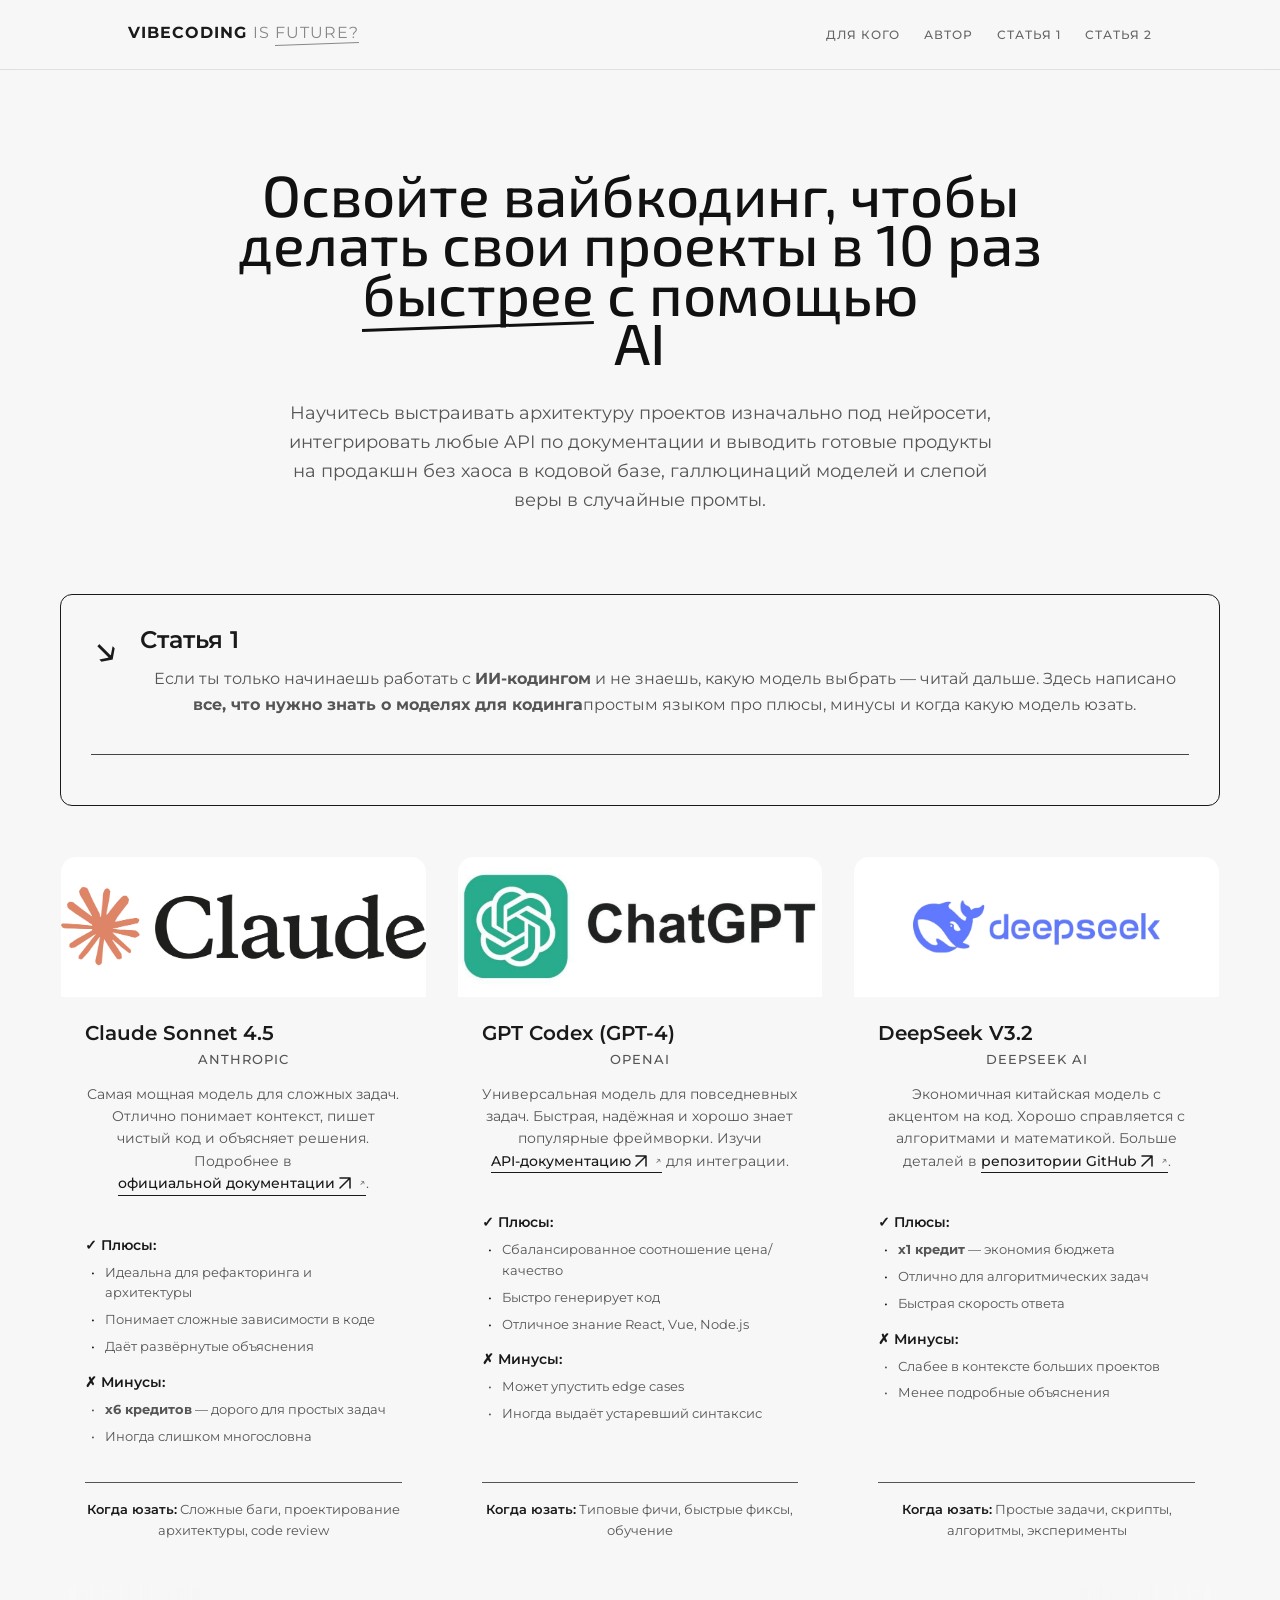
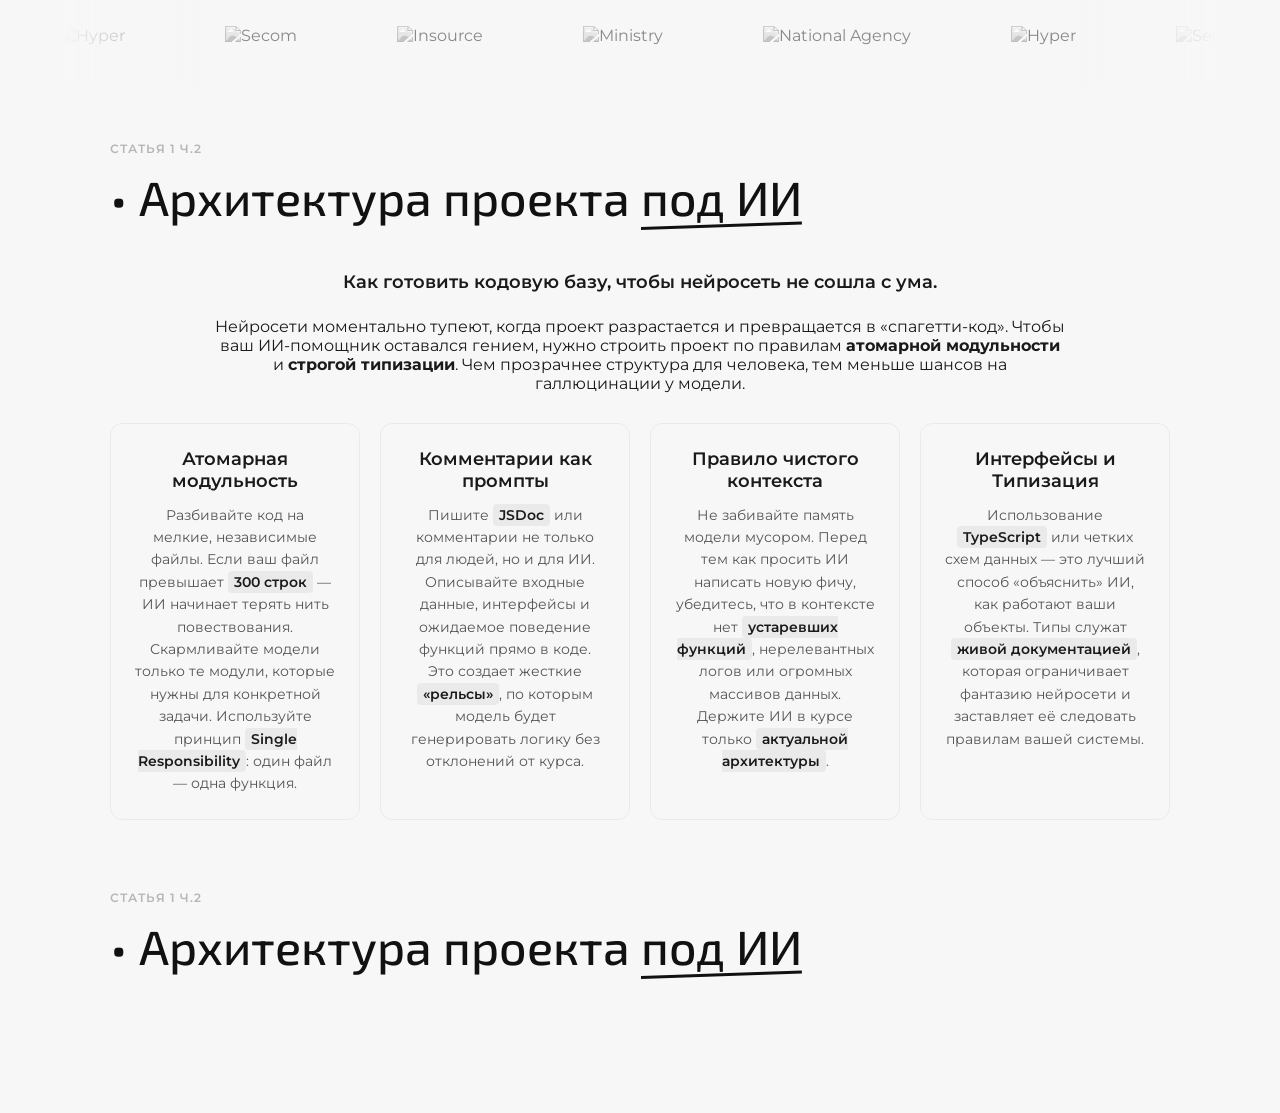
==== commit bb726c1c: "Added information to Article 1, fixed some bugs." ====
--- a/Index.html
+++ b/Index.html
@@ -9,6 +9,7 @@
     
     <!-- Стили -->
     <link rel="stylesheet" href="CSS/main.css">
+    <link href="https://unpkg.com/aos@2.3.1/dist/aos.css" rel="stylesheet">
     
     <!-- Фавиконка -->
     <link rel="icon" id="favicon" href="Img/favicone-black.png" type="image/png">
@@ -72,24 +73,14 @@
     </div>
 
     <!-- Секция с ИИ-моделями -->
-    <div class="ai-section">
+    <div class="ai-section" data-aos="fade-up" data-aos-duration="1000" data-aos-once="true">
         <!-- Карточка "Для кого и Автор" -->
         <section class="author-card" id="article-1">
-            <span class="article-badge">Статья 1.1</span>
             <div class="author-header">
                 <div class="author-icon">↘</div>
                 <div class="author-content">
                     <h2>Статья 1</h2>
-                    <p>Эпоха Вайбкодинга изменила правила игры: проектирование архитектуры теперь важнее зубрежки синтаксиса. Нейросети уже пишут код за вас — ваша задача — понимать, <strong>как всё работает</strong> и <strong>как это собрать</strong>.</p>
-                    <p>Синтаксис — это просто инструмент. Сегодня важно уметь:</p>
-                    <ul>
-                        <li>Читать документацию и интегрировать API за 5 минут</li>
-                        <li>Делать архитектурные решения, которые выдержат масштабирование</li>
-                        <li>Понимать DOM и взаимодействие компонентов</li>
-                        <li>Формулировать промты так, чтобы ИИ не галлюцинировал</li>
-                    </ul>
-                    <p>Как сказал один из разработчиков: <blockquote>«Сейчас не тот, кто знает синтаксис, а тот, кто знает, как решить задачу и как попросить об этом ИИ».</blockquote></p>
-                    <p>Вайбкодинг — это про <strong>насмотренность</strong>, <strong>логику</strong> и <strong>умение учиться</strong>. Код — это уже вторично.</p>
+                    <p>Если ты только начинаешь работать с <b>ИИ-кодингом</b> и не знаешь, какую модель выбрать — читай дальше. Здесь написано <b>все, что нужно знать о моделях для кодинга</b>простым языком про плюсы, минусы и когда какую модель юзать.</p>
                 </div>
             </div>
             <div class="author-footer">
@@ -199,31 +190,13 @@
         </div>
     </section>
 
-    <!-- Кнопка переключения темы -->
-    <button class="theme-toggle" id="themeToggle" aria-label="Переключить тему">
-        <!-- Иконка луны (темная тема) -->
-        <svg class="theme-icon moon" xmlns="http://www.w3.org/2000/svg" viewBox="0 0 24 24" fill="currentColor">
-            <path d="M21 12.79A9 9 0 1 1 11.21 3 7 7 0 0 0 21 12.79z"/>
-            <circle cx="18" cy="6" r="0.8"/>
-            <circle cx="20" cy="9" r="0.6"/>
-            <circle cx="16" cy="8" r="0.5"/>
-        </svg>
-        
-        <!-- Иконка солнца (светлая тема) -->
-        <svg class="theme-icon sun" xmlns="http://www.w3.org/2000/svg" viewBox="0 0 24 24" fill="currentColor">
-            <circle cx="12" cy="12" r="5"/>
-            <line x1="12" y1="1" x2="12" y2="3" stroke="currentColor" stroke-width="2" stroke-linecap="round"/>
-            <line x1="12" y1="21" x2="12" y2="23" stroke="currentColor" stroke-width="2" stroke-linecap="round"/>
-            <line x1="4.22" y1="4.22" x2="5.64" y2="5.64" stroke="currentColor" stroke-width="2" stroke-linecap="round"/>
-            <line x1="18.36" y1="18.36" x2="19.78" y2="19.78" stroke="currentColor" stroke-width="2" stroke-linecap="round"/>
-            <line x1="1" y1="12" x2="3" y2="12" stroke="currentColor" stroke-width="2" stroke-linecap="round"/>
-            <line x1="21" y1="12" x2="23" y2="12" stroke="currentColor" stroke-width="2" stroke-linecap="round"/>
-            <line x1="4.22" y1="19.78" x2="5.64" y2="18.36" stroke="currentColor" stroke-width="2" stroke-linecap="round"/>
-            <line x1="18.36" y1="5.64" x2="19.78" y2="4.22" stroke="currentColor" stroke-width="2" stroke-linecap="round"/>
-        </svg>
-    </button>
-
-    <script src="Js/theme.js"></script>
+
+
+
+    <script src="https://unpkg.com/aos@2.3.1/dist/aos.js"></script>
+    <script>
+      AOS.init();
+    </script>
 
 <!-- Список всех популряныъ AI моделей -->
 
@@ -251,5 +224,47 @@
   </div>
 </div>
 
+    <!-- Секция: Архитектура проекта под AI -->
+    <section class="article-section" data-aos="fade-up" data-aos-duration="1000" data-aos-once="true">
+        <div class="article-meta">Статья 1 ч.2</div>
+        <h2 class="article-title">
+           • Архитектура проекта <span class="highlight">под ИИ</span>
+        </h2>
+        <p class="article-subtitle">Как готовить кодовую базу, чтобы нейросеть не сошла с ума.</p>
+        
+        <p>Нейросети моментально тупеют, когда проект разрастается и превращается в «спагетти-код». Чтобы ваш ИИ-помощник оставался гением, нужно строить проект по правилам <b>атомарной модульности</b> и <b>строгой типизации</b>. Чем прозрачнее структура для человека, тем меньше шансов на галлюцинации у модели.</p>
+
+        <div class="article-grid">
+            <!-- Блок 1 -->
+            <div class="mini-block">
+                <h3>Атомарная модульность</h3>
+                <p>Разбивайте код на мелкие, независимые файлы. Если ваш файл превышает <b>300 строк</b> — ИИ начинает терять нить повествования. Скармливайте модели только те модули, которые нужны для конкретной задачи. Используйте принцип <b>Single Responsibility</b>: один файл — одна функция.</p>
+            </div>
+
+            <!-- Блок 2 -->
+            <div class="mini-block">
+                <h3>Комментарии как промпты</h3>
+                <p>Пишите <b>JSDoc</b> или комментарии не только для людей, но и для ИИ. Описывайте входные данные, интерфейсы и ожидаемое поведение функций прямо в коде. Это создает жесткие <b>«рельсы»</b>, по которым модель будет генерировать логику без отклонений от курса.</p>
+            </div>
+
+            <!-- Блок 3 -->
+            <div class="mini-block">
+                <h3>Правило чистого контекста</h3>
+                <p>Не забивайте память модели мусором. Перед тем как просить ИИ написать новую фичу, убедитесь, что в контексте нет <b>устаревших функций</b>, нерелевантных логов или огромных массивов данных. Держите ИИ в курсе только <b>актуальной архитектуры</b>.</p>
+            </div>
+
+            <!-- Блок 4 -->
+            <div class="mini-block">
+                <h3>Интерфейсы и Типизация</h3>
+                <p>Использование <b>TypeScript</b> или четких схем данных — это лучший способ «объяснить» ИИ, как работают ваши объекты. Типы служат <b>живой документацией</b>, которая ограничивает фантазию нейросети и заставляет её следовать правилам вашей системы.</p>
+            </div>
+        </div>
+    </section>
+
+    <section class="article-section" data-aos="fade-up" data-aos-duration="1000" data-aos-once="true">
+        <div class="article-meta">Статья 1 ч.2</div>
+        <h2 class="article-title">
+           • Архитектура проекта <span class="highlight">под ИИ</span>
+        </h2>
 </body>
 </html>
--- a/CSS/main.css
+++ b/CSS/main.css
@@ -16,7 +16,7 @@
     /* Акценты */
     --highlight-line: #111111;
     --button-bg: #1a1a1a;
-    --button-color: #ffd700;
+    --button-color: #ffffff; /* Сделал луну белой */
     --button-shadow: rgba(0, 0, 0, 0.2);
     
     /* Декор */
@@ -56,7 +56,13 @@
   scroll-behavior: smooth;
   scroll-padding-top: 45px;
 }
-/* Оранжево-жёлтое выделение текста */
+
+/* Плавный скролл */
+@media (prefers-reduced-motion: no-preference) {
+  html {
+    scroll-behavior: smooth;
+  }
+}/* Оранжево-жёлтое выделение текста */
 ::selection {
     background-color: #f0f63f;
     color: #000;
@@ -92,8 +98,8 @@
     background-color: var(--bg-color);
     color: var(--text-color);
     transition: background-color 0.4s ease, color 0.4s ease;
-}
-
+    -webkit-font-smoothing: antialiased;
+}
 /* ФИКСИРОВАННАЯ ШАПКА С БЛЮРОМ */
 #header {
     position: sticky;
@@ -196,10 +202,13 @@
     transition: color 0.4s ease;
 }
 /* Линия подчеркивания под "в 10 раз быстрее" */
+.hero-title, p { 
+    text-align: center; 
+}
+
 .highlight {
     position: relative;
     white-space: nowrap;
-
 }
 
 .highlight::after {
@@ -248,23 +257,60 @@
 /* ========================================
    Кнопка переключения темы
    ======================================== */
-.theme-toggle {
-    position: fixed;
-    bottom: 30px;
-    right: 30px;
-    width: 60px;
-    height: 60px;
-    border-radius: 50%;
-    background-color: var(--button-bg);
-    color: var(--button-color);
-    border: none;
-    cursor: pointer;
-    display: flex;
-    align-items: center;
-    justify-content: center;
-    box-shadow: 0 4px 20px var(--button-shadow);
-    transition: background-color 0.4s ease, color 0.4s ease, transform 0.3s ease, box-shadow 0.3s ease;
-    z-index: 1000;
+
+
+.theme-toggle:hover {
+    transform: scale(1.1);
+    box-shadow: 0 6px 30px var(--button-shadow);
+}
+
+.theme-toggle:active {
+    transform: scale(0.95);
+}
+
+/* Иконки темы внутри кнопки */
+.theme-icon {
+    width: 28px;
+    height: 28px;
+    position: absolute;
+    transition: opacity 0.3s ease, transform 0.3s ease;
+}
+
+/* По умолчанию (светлая тема) */
+.theme-icon.moon {
+    opacity: 1;
+    transform: rotate(0deg);
+}
+
+.theme-icon.sun {
+    opacity: 0;
+    transform: rotate(180deg);
+}
+
+/* В темной теме */
+body.dark-theme .theme-icon.moon {
+    opacity: 0;
+    transform: rotate(-180deg);
+}
+
+body.dark-theme .theme-icon.sun {
+    opacity: 1;
+    transform: rotate(0deg);
+}
+
+/* АДАПТИВНОСТЬ: На смартфонах убираем её из угла, чтобы она не перекрывала текст */
+@media (max-width: 768px) {
+    .theme-toggle {
+        position: static; /* Становится обычным блоком */
+        margin: 40px auto; /* Центрируется в самом низу страницы */
+        width: 55px;
+        height: 55px;
+    }
+    
+    .theme-icon {
+        width: 26px;
+        height: 26px;
+    }
 }
 
 .theme-toggle:hover {
@@ -306,11 +352,10 @@
     transform: rotate(0deg);
 }
 
-/* Адаптивность кнопки */
 @media (max-width: 768px) {
     .theme-toggle {
-        bottom: 20px;
-        right: 20px;
+        position: static; /* Кнопка становится обычным элементом в потоке */
+        margin: 40px auto; /* Центрируем её с красивыми отступами сверху и снизу */
         width: 50px;
         height: 50px;
     }
@@ -335,7 +380,7 @@
    ======================================== */
 .author-card {
     background-color: var(--bg-color);
-    border: 2px solid var(--card-border);
+    border: 1px solid var(--card-border);
     border-radius: 12px;
     padding: 30px;
     margin-bottom: 50px;
@@ -870,50 +915,224 @@
 .brand-marquee {
   overflow: hidden;
   width: 100%;
-  background: var(--bg-color, #fff); /* Адаптируется под твою тему */
-  padding: 30px 0;
-  margin-top: 20px; /* Опустил на 20px ниже */
+  background: var(--bg-color);
+  padding: 40px 0;
+  margin-top: 20px;
+  display: flex;
+  position: relative;
+}
+
+/* Эффект затухания по краям (из угла в угол) */
+.brand-marquee::before,
+.brand-marquee::after {
+  content: "";
+  position: absolute;
+  top: 0;
+  width: 150px;
+  height: 100%;
+  z-index: 2;
+  pointer-events: none;
+}
+
+.brand-marquee::before {
+  left: 0;
+  background: linear-gradient(to right, var(--bg-color), transparent);
+}
+
+.brand-marquee::after {
+  right: 0;
+  background: linear-gradient(to left, var(--bg-color), transparent);
+}
+
+.marquee-track {
   display: flex;
   align-items: center;
-  white-space: nowrap;
-}
-
-.marquee-track {
-  display: flex;
-  flex-direction: row;
-  flex-wrap: nowrap;
-  align-items: center;
-  gap: 80px; /* Увеличил отступ для больших иконок */
+  gap: 100px; /* Увеличенный отступ */
   width: max-content;
-  animation: scroll-brands 30s linear infinite; /* Чуть замедлил для комфорта */
+  animation: scroll-brands 40s linear infinite;
 }
 
 .marquee-item {
-  display: flex;
-  align-items: center;
-  justify-content: center;
-  flex-shrink: 0; /* Запрещаем картинкам сжиматься */
+  flex-shrink: 0;
 }
 
 .marquee-item img {
-  height: 68px; /* Увеличил в 1.5 раза (было 45px) */
-  width: auto;  /* Ширина подстроится автоматически, сохраняя пропорции */
+  height: 80px; /* Еще чуть-чуть увеличил (было 68px) */
+  width: auto;
   object-fit: contain;
-  /* Стильная ЧБ фишка: делает логотипы серыми, а при наведении — дефолтными */
-  filter: grayscale(1) opacity(0.6);
-  transition: filter 0.3s ease, opacity 0.3s ease;
-}
-/* При наведении мышки логотип становится ярким */
+  filter: grayscale(1) opacity(0.5);
+  transition: all 0.4s ease;
+}
+
 .marquee-item img:hover {
   filter: grayscale(0) opacity(1);
-}
-
-/* Анимация плавного сдвига */
+  transform: scale(1.1); /* Легкое увеличение при наведении */
+}
+
 @keyframes scroll-brands {
   0% {
     transform: translateX(0);
   }
   100% {
-    transform: translateX(-50%); /* Идеальный бесшовный сброс */
+    transform: translateX(calc(-100% / 3)); /* Сдвиг ровно на одну секцию из трех */
   }
-}+}
+/* ========================================
+   Секция статьи (Архитектура)
+   ======================================== */
+.article-section {
+    max-width: 1100px;
+    margin: 86px auto 100px auto;
+    padding: 0 20px;
+    text-align: center;
+    position: relative;
+    display: flex;
+    flex-direction: column;
+    align-items: center; /* Центрирует все дочерние элементы по горизонтали */
+}
+
+.article-meta {
+    position: absolute;
+    top: -30px;
+    left: 0;
+    font-size: 12px;
+    text-transform: uppercase;
+    letter-spacing: 1px;
+    font-weight: 600;
+    color: var(--text-secondary);
+    opacity: 0.4;
+    pointer-events: none;
+}
+.article-title {
+    font-size: 48px;
+    font-weight: 500;
+    line-height: 1.1;
+    color: var(--header-text);
+    margin-bottom: 40px;
+    font-family: "Exo 2", sans-serif;
+    text-align: center;
+    width: 100%;
+}
+
+.article-subtitle {
+    font-size: 18px;
+    font-weight: 600;
+    margin-top: 7px;
+    margin-bottom: 24px;
+    color: var(--text-color);
+    text-align: center;
+    width: 100%;
+}
+
+.article-section > p {
+    max-width: 850px; /* Ограничил ширину текста для лучшей читаемости и центровки */
+    margin-left: auto;
+    margin-right: auto;
+}
+
+.article-meta {
+    position: absolute;
+    top: -30px;
+    left: 20px;
+    font-size: 12px;
+    text-transform: uppercase;
+    letter-spacing: 1px;
+    font-weight: 600;
+    color: var(--text-secondary);
+    opacity: 0.4; /* Полупрозрачность */
+    pointer-events: none;
+}
+
+.mini-block b {
+    background: var(--line-color);
+    padding: 2px 6px;
+    border-radius: 4px;
+    font-weight: 600;
+    color: var(--text-color);
+}
+.article-title {
+    font-size: 48px;
+    font-weight: 500;
+    line-height: 1.1;
+    color: var(--header-text);
+    margin-bottom: 40px;
+    font-family: "Exo 2", sans-serif;
+    text-align: center; /* Заголовок по центру */
+}
+
+.article-subtitle {
+    font-size: 18px;
+    font-weight: 600;
+    margin-top: 7px; /* Отодвинул на 7px вниз */
+    margin-bottom: 24px;
+    color: var(--text-color);
+    text-align: center; /* Подзаголовок по центру */
+}
+.article-title {
+    font-size: 48px;
+    font-weight: 500;
+    line-height: 1.1;
+    color: var(--header-text);
+    margin-bottom: 40px;
+    font-family: "Exo 2", sans-serif;
+    text-align: left;
+}
+
+.article-subtitle {
+    font-size: 18px;
+    font-weight: 600;
+    margin-top: 7px; /* Отодвинул на 7px вниз */
+    margin-bottom: 24px;
+    color: var(--text-color);
+}
+
+.article-grid {
+    display: grid;
+    grid-template-columns: repeat(auto-fit, minmax(250px, 1fr));
+    gap: 20px;
+    margin-top: 30px;
+}
+
+.mini-block {
+    background: transparent;
+    border: 1px solid var(--line-color);
+    border-radius: 12px;
+    padding: 24px;
+    transition: all 0.3s ease;
+}
+
+.mini-block:hover {
+    border-color: var(--text-color);
+    transform: translateY(-4px);
+}
+
+.mini-block h3 {
+    font-size: 18px;
+    font-weight: 600;
+    margin-bottom: 12px;
+    color: var(--text-color);
+}
+
+.mini-block p {
+    font-size: 14px;
+    line-height: 1.6;
+    color: var(--text-secondary);
+}
+
+.mini-block code {
+    background: var(--line-color);
+    padding: 2px 6px;
+    border-radius: 4px;
+    font-family: "Roboto Mono", monospace;
+    font-size: 13px;
+}
+
+/* Убираем черное окно (бейдж) и тени при наведении */
+.article-badge {
+    display: none !important;
+}
+
+.author-card:hover {
+    box-shadow: none;
+    transform: none;
+}
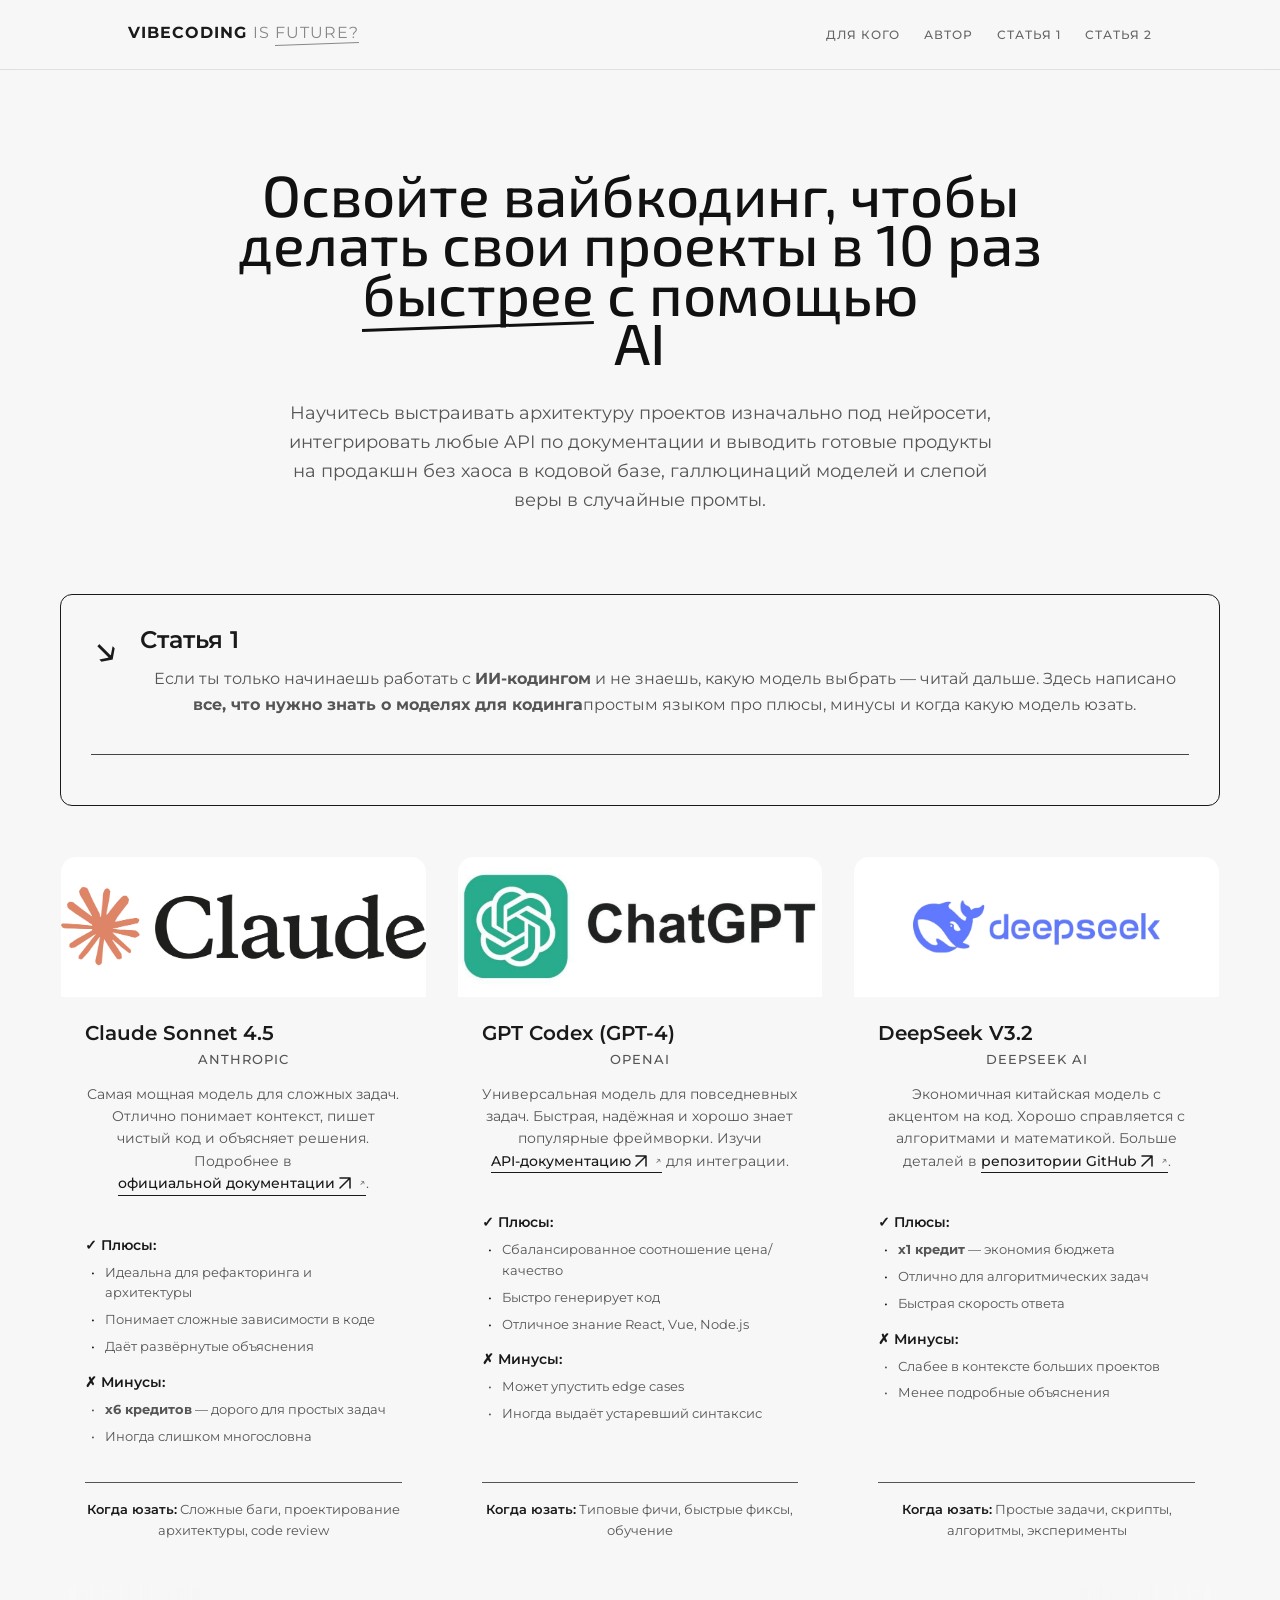
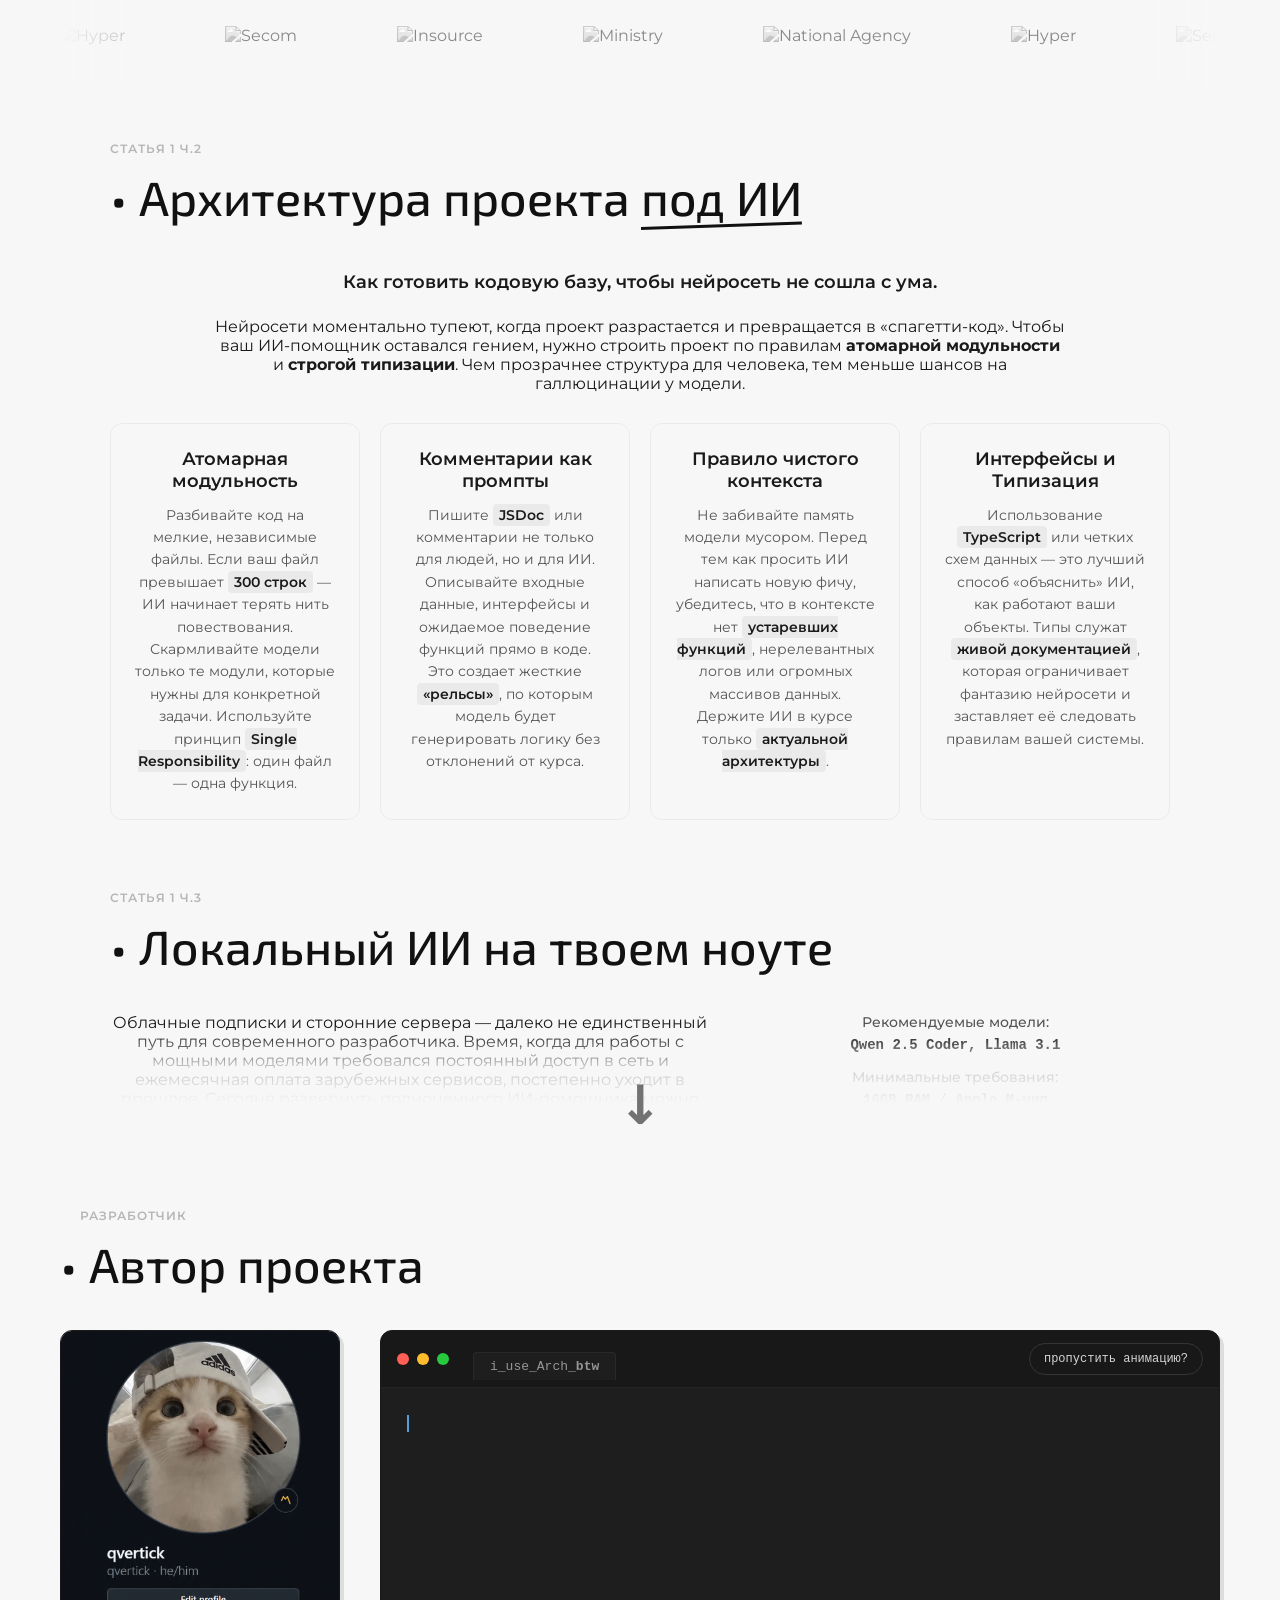
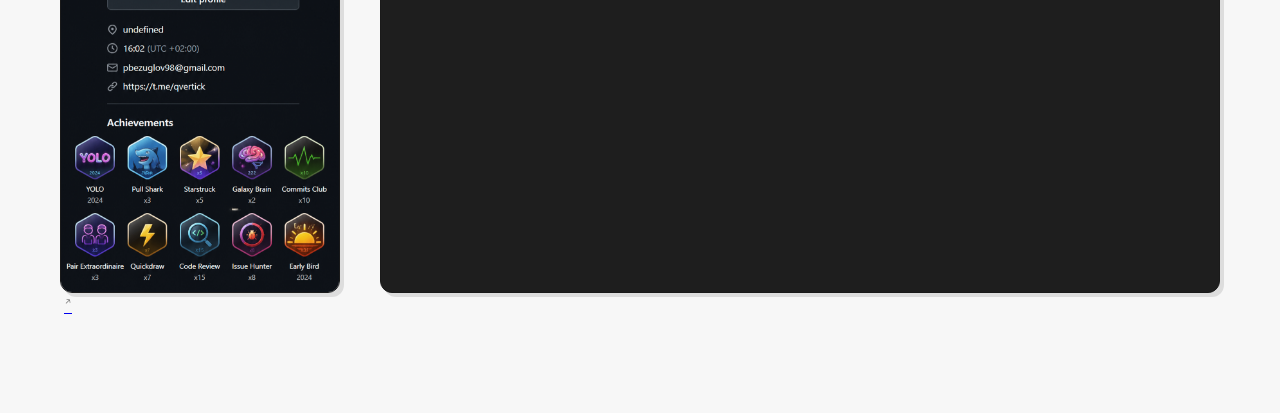
==== commit 5c49b2e5: "feat: add premium article paywall fade effect and dynamic 'About Me' IDE section - Integrated a dual" ====
--- a/Index.html
+++ b/Index.html
@@ -52,7 +52,7 @@
         
         <div class="header-nav">
             <a href="#">для кого</a>
-            <a href="#">автор</a>
+            <a href="#article-2">автор</a>
             <a href="#article-1">Статья 1</a>
             <a href="#">Статья 2</a>
         </div>
@@ -261,10 +261,87 @@
         </div>
     </section>
 
-    <section class="article-section" data-aos="fade-up" data-aos-duration="1000" data-aos-once="true">
-        <div class="article-meta">Статья 1 ч.2</div>
-        <h2 class="article-title">
-           • Архитектура проекта <span class="highlight">под ИИ</span>
-        </h2>
+<section class="article-section" data-aos="fade-up" data-aos-duration="1000" data-aos-once="true">
+        <div class="article-meta">Статья 1 ч.3</div>
+        <h2 class="article-title">• Локальный ИИ на твоем ноуте</h2>
+        
+        <div class="paywall-columns-wrapper">
+            
+            <div class="paywall-container column-left">
+                <p class="article-text">Облачные подписки и сторонние сервера — далеко не единственный путь для современного разработчика. Время, когда для работы с мощными моделями требовался постоянный доступ в сеть и ежемесячная оплата зарубежных сервисов, постепенно уходит в прошлое. Сегодня развернуть полноценного ИИ-помощника можно прямо на своем рабочем ноутбуке.</p>
+                <p class="article-text">Главное преимущество локального подхода — это абсолютная приватность ваших данных. Ни один символ вашего коммерческого кода или приватной базы данных не покинет пределы жесткого диска. Это полностью снимает ограничения безопасности, которые часто накладывают крупные компании на использование публичных ИИ-сервисов вроде ChatGPT или Claude.</p>
+                <p class="article-text">Для реализации этой схемы используется инструмент Ollama — легковесный и невероятно эффективный софт, позволяющий запускать тяжелые LLM-модели буквально одной командой в терминале. Вы получаете полную независимость от лимитов, очередей на серверах и проблем с оплатой подписок.</p>
+            </div>
+
+            <div class="paywall-container column-right">
+                <div class="info-fog-block">
+                    <div class="info-fog-item">
+                        <span class="info-fog-label">Рекомендуемые модели:</span>
+                        <span class="info-fog-val">Qwen 2.5 Coder, Llama 3.1</span>
+                    </div>
+                    <div class="info-fog-item">
+                        <span class="info-fog-label">Минимальные требования:</span>
+                        <span class="info-fog-val">16GB RAM / Apple M-чип</span>
+                    </div>
+                    <div class="info-fog-item">
+                        <span class="info-fog-label">Скорость генерации:</span>
+                        <span class="info-fog-val">~35 токенов в секунду</span>
+                    </div>
+                    <div class="info-fog-item">
+                        <span class="info-fog-label">Интеграция с IDE:</span>
+                        <span class="info-fog-val" >Cursor / VS Code (Local API)</span>
+                    </div>
+                </div>
+            </div>
+
+            <div class="paywall-blur-overlay" id="paywallOverlay">
+                <button class="paywall-arrow-btn" id="paywallArrow" aria-label="Показать предложение">↓</button>
+            </div>
+
+            <div class="paywall-offer-card" id="paywallOffer" style="display: none;">
+                <h4>Хочешь узнать много нового?</h4>
+                <p>Ознакомься с ценами!</p>
+                <button class="btn-want">Хочу!</button>
+            </div>
+                                     <p id="article-2"></p> <!--это чтоб якорь для навигации работал корректно-->
+        </div>
+    </section>
+
+    <!-- -------------------------------Блок "Автор"-------------------------------------------- -->
+
+<section class="about-section" data-aos="fade-up" data-aos-duration="1000" data-aos-once="true">
+            <div class="article-meta">Разработчик</div>
+            <h2 class="article-title">• Автор проекта</h2>
+            
+            <div class="about-container">
+                <div class="about-avatar-wrapper">
+                    <a href="https://github.com/qvertick" target="_blank" class="about-github-link" title="Мой GitHub">
+                        <div class="about-avatar-box">
+                            <img src="Img/info/github.png" alt="фотка моего гит-хаба" class="about-img">
+                            <div class="avatar-overlay">
+                                <span>GITHUB</span>
+                            </div>
+                        </div>
+                    </a>
+                </div>
+
+                <div class="about-code-window">
+                    <div class="code-window-header">
+                        <div class="code-dots">
+                            <span class="dot dot-red"></span>
+                            <span class="dot dot-yellow"></span>
+                            <span class="dot dot-green"></span>
+                        </div>
+                        <div class="code-tab">i_use_Arch_<b>btw</b></div>
+                        <button class="skip-typing-btn" id="skipTypingBtn" type="button">пропустить анимацию?</button>
+                    </div>
+                    <div class="code-content">
+                        <div class="typing-code" id="typingCode"></div>
+                    </div>
+                </div>
+            </div>
+        </section>
+
+    <script src="Js/theme.js"></script>
 </body>
 </html>
--- a/CSS/main.css
+++ b/CSS/main.css
@@ -966,7 +966,7 @@
 
 .marquee-item img:hover {
   filter: grayscale(0) opacity(1);
-  transform: scale(1.1); /* Легкое увеличение при наведении */
+  transform: scale(1.2); /* Легкое увеличение при наведении */
 }
 
 @keyframes scroll-brands {
@@ -1127,12 +1127,340 @@
     font-size: 13px;
 }
 
-/* Убираем черное окно (бейдж) и тени при наведении */
-.article-badge {
-    display: none !important;
-}
-
-.author-card:hover {
-    box-shadow: none;
-    transform: none;
-}
+/* ========================================
+   ТУМАННЫЙ ПАЙВОЛЛ С ЗАЩИЩЕННОЙ ИНФО-КАРТОЧКОЙ
+   ======================================== */
+.paywall-columns-wrapper {
+    position: relative;
+    display: grid;
+    grid-template-columns: 1.4fr 1fr;
+    gap: 30px;
+    width: 100%;
+}
+
+@media (max-width: 768px) {
+    .paywall-columns-wrapper {
+        grid-template-columns: 1fr;
+    }
+}
+
+/* Эффект тумана строго на 3 строки */
+.paywall-container {
+    position: relative;
+    max-height: 95px; 
+    overflow: hidden;
+    -webkit-mask-image: linear-gradient(to bottom, #000 0%, #000 20%, rgba(0,0,0,0.25) 55%, transparent 95%);
+    mask-image: linear-gradient(to bottom, #000 0%, #000 20%, rgba(0,0,0,0.25) 55%, transparent 95%);
+    -webkit-user-select: none;
+    -moz-user-select: none;
+    -ms-user-select: none;
+    user-select: none;
+}
+
+/* Фирменная рамка ТОЛЬКО для правого инфо-блока + Защита от копирования */
+.info-fog-card {
+    border: 1px solid var(--card-border);
+    padding: 20px;
+    border-radius: 12px;
+    background: transparent;
+    box-shadow: 7px 7px 7px var(--card-shadow);
+    transition: transform 0.5s, box-shadow 0.5s;
+    
+    /* Запрещаем выделять и копировать инфу */
+    -webkit-user-select: none;
+    -moz-user-select: none;
+    -ms-user-select: none;
+    user-select: none;
+}
+
+/* Стандартная анимация ховера твоей страницы */
+.info-fog-card:hover {
+    transform: translate(-2px, -2px);
+    box-shadow: 6px 6px 0px var(--card-shadow-hover);
+}
+
+.info-fog-item {
+    display: flex;
+    flex-direction: column;
+    gap: 4px;
+    font-size: 14px;
+    line-height: 1.4;
+    margin-bottom: 12px;
+}
+.info-fog-item:last-child {
+    margin-bottom: 0;
+}
+
+.info-fog-label {
+    color: var(--text-secondary);
+    font-weight: 500;
+}
+
+.info-fog-val {
+    color: var(--text-color);
+    font-family: "Roboto Mono", monospace;
+    font-weight: 600;
+}
+
+/* Оверлей стрелки — теперь полностью прозрачный кликабельный слой */
+.paywall-blur-overlay {
+    position: absolute;
+    left: 0;
+    top: 0;
+    width: 100%;
+    height: 100%;
+    display: flex;
+    align-items: flex-end;
+    justify-content: center;
+    padding-bottom: 5px;
+    z-index: 99;
+    pointer-events: none;
+}
+
+.paywall-arrow-btn {
+    background: none !important;
+    border: none !important;
+    box-shadow: none !important;
+    color: var(--text-color);
+    font-size: 54px;
+    font-weight: 900;
+    font-family: system-ui, -apple-system, sans-serif;
+    cursor: pointer;
+    opacity: 0.6;
+    pointer-events: auto;
+    transition: opacity 0.2s, transform 0.2s;
+    line-height: 1;
+    position: relative;
+    z-index: 101;
+}
+
+.paywall-arrow-btn:hover {
+    opacity: 1;
+    transform: translateY(4px);
+}
+
+/* Черно-белая строгая плашка */
+.paywall-offer-card {
+    position: absolute;
+    bottom: 25px;
+    left: 50%;
+    transform: translateX(-50%) scale(0.95);
+    width: min(370px, 92%);
+    background: var(--bg-color);
+    border: 2px solid var(--card-border);
+    border-radius: 12px;
+    padding: 22px;
+    text-align: center;
+    box-shadow: 0 15px 40px rgba(0,0,0,0.18);
+    z-index: 100; /* Самый высокий приоритет при показе */
+    opacity: 0;
+    transition: opacity 0.3s ease, transform 0.3s ease;
+}
+
+.paywall-offer-card.visible {
+    opacity: 1;
+    transform: translateX(-50%) scale(1);
+}
+
+.paywall-offer-card h4 {
+    font-family: "Exo 2", sans-serif;
+    font-size: 17px;
+    font-weight: 700;
+    margin-bottom: 5px;
+    color: var(--header-text);
+}
+
+.paywall-offer-card p {
+    font-size: 14px;
+    color: var(--text-secondary);
+    margin-bottom: 16px;
+}
+
+/* Полублюрнутая кнопочка с оттенком желтого */
+.btn-want {
+    background: rgba(255, 204, 0, 0.14);
+    border: 1px solid #ffcc00;
+    color: var(--text-color);
+    font-family: inherit;
+    font-weight: 700;
+    font-size: 13px;
+    padding: 9px 26px;
+    border-radius: 6px;
+    cursor: pointer;
+    backdrop-filter: blur(4px);
+    -webkit-backdrop-filter: blur(4px);
+    transition: background 0.2s;
+}
+
+.btn-want:hover {
+    background: rgba(255, 204, 0, 0.24);
+}
+
+/* ========================================
+   СЕКЦИЯ "ОБО МНЕ" (СТИЛЬ VS CODE И ГИТХАБ)
+   ======================================== */
+.about-section {
+    margin-top: 100px;
+    margin-bottom: 120px;
+}
+
+.about-container {
+    display: grid;
+    grid-template-columns: 280px 1fr; /* Узкая вертикальная фотка и широкий код */
+    gap: 40px;
+    align-items: stretch;
+}
+
+@media (max-width: 768px) {
+    .about-container {
+        grid-template-columns: 1fr; /* На мобилках в одну колонку */
+    }
+}
+
+/* Левая колонка: Фотка с фирменной анимацией */
+.about-avatar-box {
+    position: relative;
+    border: 1px solid var(--card-border);
+    border-radius: 12px;
+    height: 100%;
+    min-height: 380px;
+    overflow: hidden;
+    box-shadow: 4px 4px 0px var(--card-shadow);
+    transition: transform 0.2s, box-shadow 0.2s;
+    background: var(--line-color);
+}
+
+.about-avatar-box:hover {
+    transform: translate(-2px, -2px);
+    box-shadow: 6px 6px 0px var(--card-shadow-hover);
+}
+
+.about-img {
+    width: 100%;
+    height: 100%;
+    object-fit: cover; /* Фото красиво заполняет пространство в длину */
+    display: block;
+}
+
+/* Наложение при наведении на фотку */
+.avatar-overlay {
+    position: absolute;
+    inset: 0;
+    background: rgba(0, 0, 0, 0.7);
+    display: flex;
+    align-items: center;
+    justify-content: center;
+    opacity: 0;
+    transition: opacity 0.2s;
+}
+
+.about-avatar-box:hover .avatar-overlay {
+    opacity: 1;
+}
+
+.avatar-overlay span {
+    color: #ffffff;
+    font-family: "Roboto Mono", monospace;
+    font-weight: 700;
+    letter-spacing: 2px;
+    border: 1px solid #ffffff;
+    padding: 8px 16px;
+    border-radius: 4px;
+}
+
+/* Правая колонка: Окно редактора кода */
+.about-code-window {
+    border: 1px solid var(--card-border);
+    border-radius: 12px;
+    background: #1e1e1e; /* Всегда темный сочный фон редактора */
+    box-shadow: 4px 4px 0px var(--card-shadow);
+    display: flex;
+    flex-direction: column;
+    overflow: hidden;
+}
+
+.code-window-header {
+    background: #181818;
+    padding: 12px 16px;
+    display: flex;
+    align-items: center;
+    border-bottom: 1px solid rgba(255, 255, 255, 0.05);
+}
+
+.code-dots {
+    display: flex;
+    gap: 8px;
+    margin-right: 24px;
+}
+
+.dot {
+    width: 12px;
+    height: 12px;
+    border-radius: 50%;
+}
+.dot-red { background: #ff5f56; }
+.dot-yellow { background: #ffbd2e; }
+.dot-green { background: #27c93f; }
+
+.code-tab {
+    color: #969696;
+    font-family: "Roboto Mono", monospace;
+    font-size: 13px;
+    background: #1e1e1e;
+    padding: 6px 16px;
+    border-radius: 4px 4px 0 0;
+    margin-bottom: -13px;
+    border: 1px solid rgba(255, 255, 255, 0.05);
+    border-bottom: none;
+}
+
+.skip-typing-btn {
+    margin-left: auto;
+    color: #d4d4d4;
+    background: transparent;
+    border: 1px solid rgba(255, 255, 255, 0.12);
+    border-radius: 999px;
+    padding: 8px 14px;
+    font-family: "Roboto Mono", monospace;
+    font-size: 12px;
+    cursor: pointer;
+    transition: background 0.2s ease, border-color 0.2s ease;
+    white-space: nowrap;
+}
+
+.skip-typing-btn:hover {
+    background: rgba(255, 255, 255, 0.05);
+    border-color: rgba(255, 255, 255, 0.25);
+}
+
+.code-content {
+    padding: 24px;
+    flex-index: 1;
+    font-family: "Roboto Mono", monospace;
+    font-size: 15px;
+    line-height: 1.6;
+    color: #d4d4d4; /* Стандартный белый текст VS Code */
+    cursor: text; /* Курсор для прописи (I-образный) */
+    min-height: 300px;
+}
+
+/* Раскраска синтаксиса HTML (как в VS Code) */
+.code-tag { color: #569cd6; }       /* Синий для тегов (div, p, h1) */
+.code-attr { color: #9cdcfe; }      /* Светло-синий для атрибутов (class) */
+.code-string { color: #ce9178; }    /* Оранжево-коричневый для строк ("text") */
+.code-text { color: #e5e5e5; }      /* Белый для контента */
+
+/* Каретка (мигающий текстовый курсор) */
+.code-cursor {
+    display: inline-block;
+    width: 2px;
+    height: 17px;
+    background-color: #569cd6;
+    margin-left: 2px;
+    animation: blink 0.8s infinite;
+    vertical-align: middle;
+}
+
+@keyframes blink {
+    50% { opacity: 0; }
+}
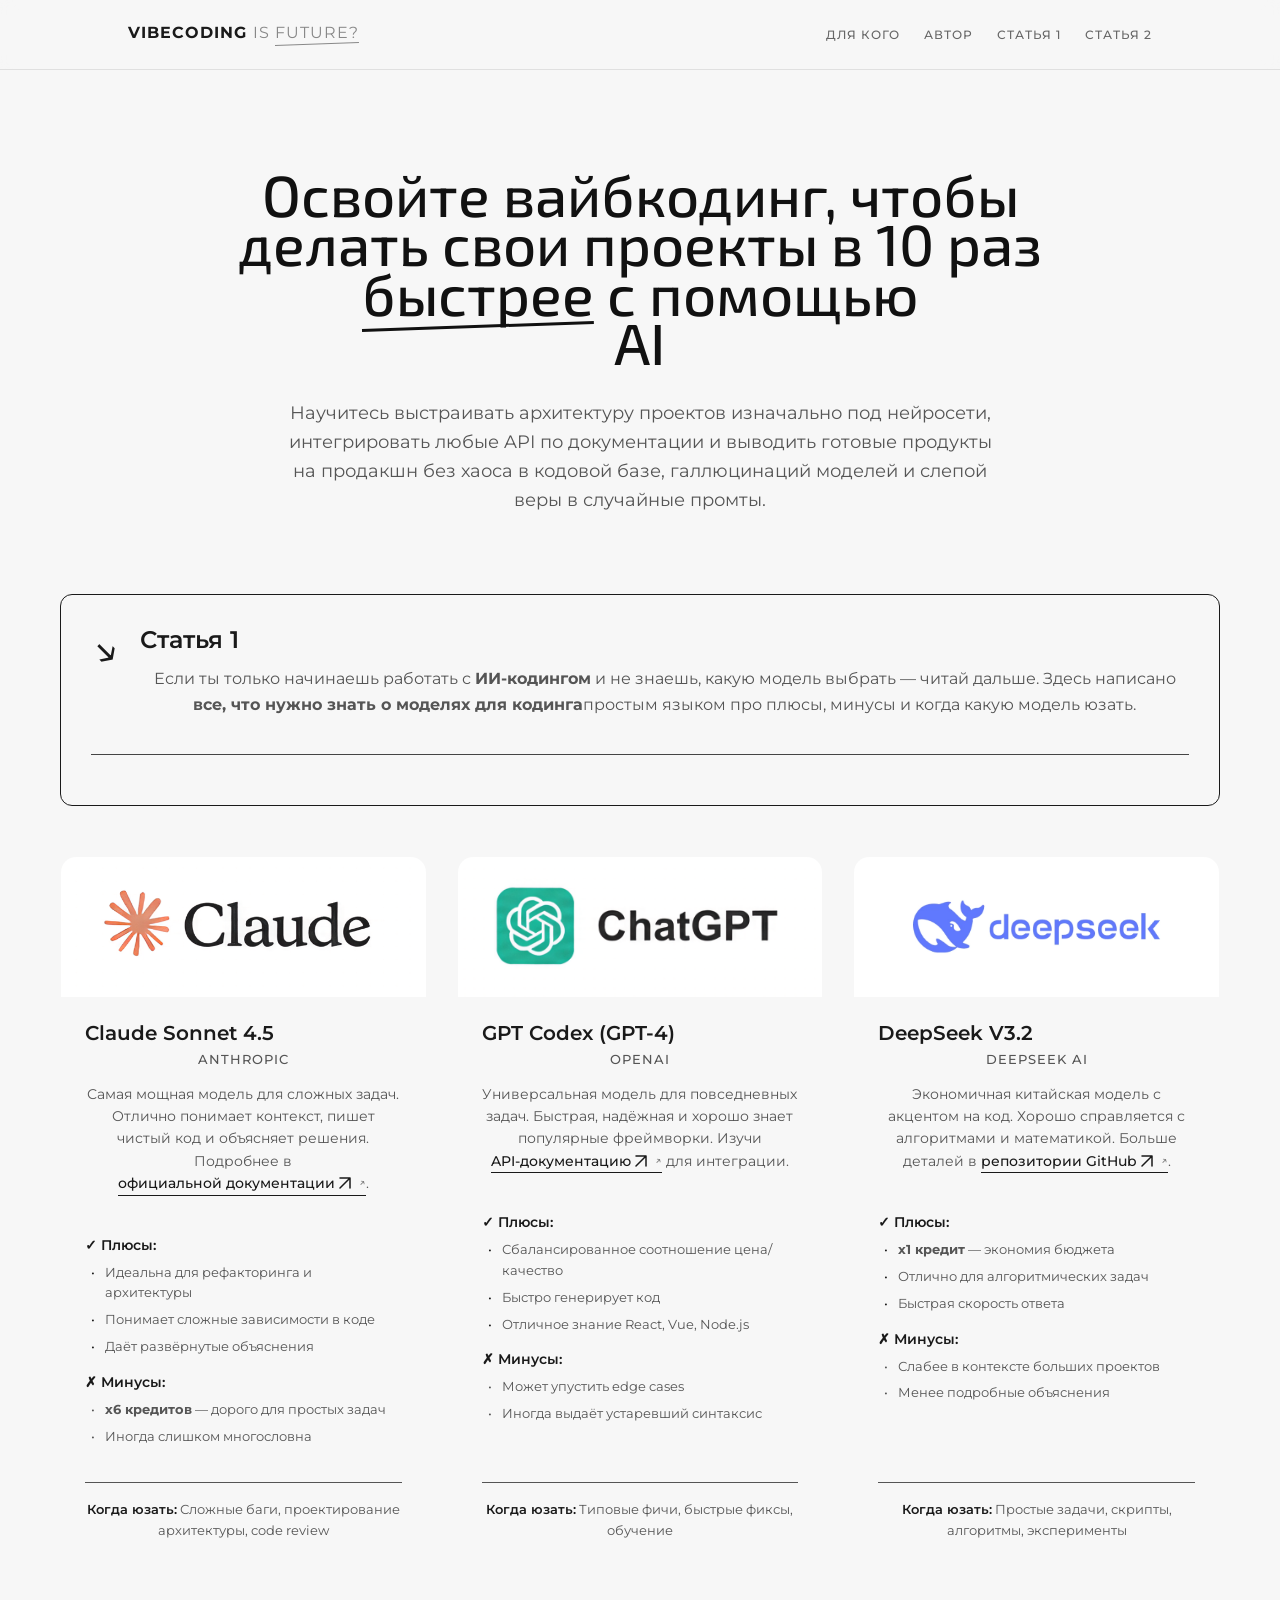
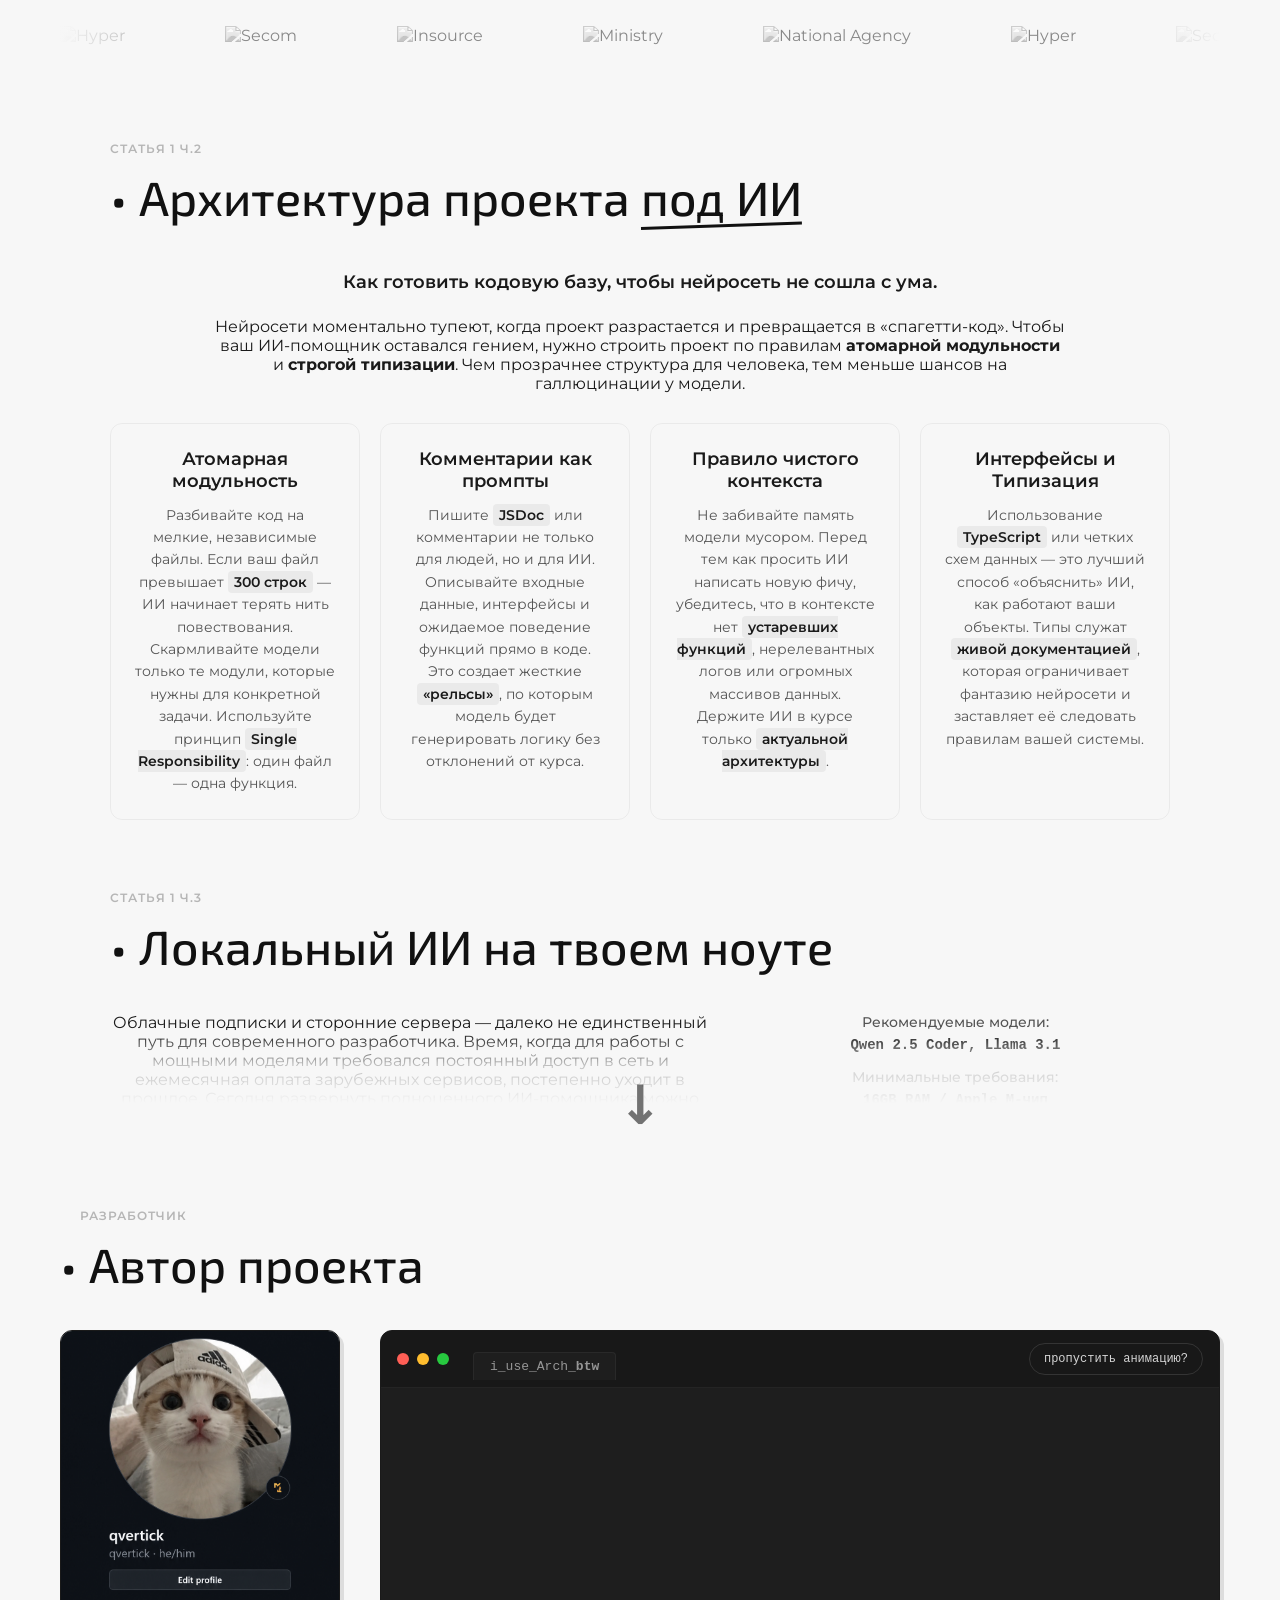
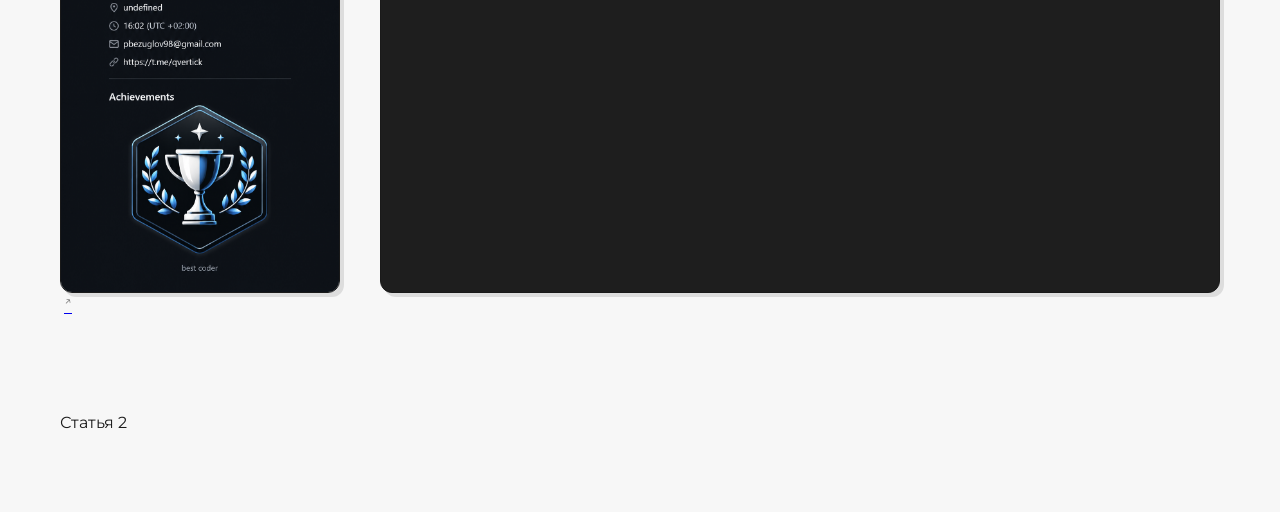
==== commit 5c6d4ed9: "I uploaded the "Author" chapter and fixed the photo error in the "@models-grid" chapter." ====
--- a/Index.html
+++ b/Index.html
@@ -92,7 +92,7 @@
             <!-- Claude Sonnet -->
             <article class="model-card">
                 <div class="card-image-wrapper">
-                    <img src="Img/AI-img/Claude-code.png" alt="Claude Sonnet 4.5" loading="lazy">
+                    <img src="Img/AI-img/Claude-code1.png" alt="Claude Sonnet 4.5" loading="lazy">
                 </div>
                 <div class="card-content">
                     <h3>Claude Sonnet 4.5</h3>
@@ -125,7 +125,7 @@
             <!-- GPT Codex -->
             <article class="model-card">
                 <div class="card-image-wrapper">
-                    <img src="Img/AI-img/ChatGPT.png" alt="GPT Codex" loading="lazy">
+                    <img src="Img/AI-img/ChatGPT1.png" alt="GPT Codex" loading="lazy">
                 </div>
                 <div class="card-content">
                     <h3>GPT Codex (GPT-4)</h3>
@@ -343,5 +343,9 @@
         </section>
 
     <script src="Js/theme.js"></script>
+
+<div class="">Статья 2</div>
+   
+
 </body>
 </html>
--- a/CSS/main.css
+++ b/CSS/main.css
@@ -64,7 +64,7 @@
   }
 }/* Оранжево-жёлтое выделение текста */
 ::selection {
-    background-color: #f0f63f;
+    background-color: #faff69;
     color: #000;
 }
 
@@ -1276,24 +1276,42 @@
     margin-bottom: 16px;
 }
 
-/* Полублюрнутая кнопочка с оттенком желтого */
-.btn-want {
-    background: rgba(255, 204, 0, 0.14);
-    border: 1px solid #ffcc00;
-    color: var(--text-color);
-    font-family: inherit;
-    font-weight: 700;
-    font-size: 13px;
-    padding: 9px 26px;
-    border-radius: 6px;
+/* Базовые стили размытой плашки */
+#paywallOffer {
+    display: none;
+    opacity: 0;
+    position: absolute;
+    z-index: 999;
+    background: rgba(255, 255, 255, 0.4) !important;
+    backdrop-filter: blur(12px);
+    -webkit-backdrop-filter: blur(12px);
+    border: 1px solid rgba(255, 255, 255, 0.5);
+    border-radius: 16px;
+    box-shadow: 0 8px 32px 0 rgba(0, 0, 0, 0.08);
+    transition: opacity 0.3s ease-in-out;
+}
+
+#paywallOffer.visible {
+    opacity: 1;
+}
+
+#paywallOffer button,
+#paywallOffer .paywall-btn {
+    background: rgba(255, 255, 255, 0.6) !important;
+    backdrop-filter: blur(4px);
+    border: 1px solid rgba(255, 255, 255, 0.8);
+    color: #1d1d1f;
+    font-weight: 600;
+    padding: 10px 24px;
+    border-radius: 20px;
     cursor: pointer;
-    backdrop-filter: blur(4px);
-    -webkit-backdrop-filter: blur(4px);
-    transition: background 0.2s;
-}
-
-.btn-want:hover {
-    background: rgba(255, 204, 0, 0.24);
+    transition: all 0.2s ease;
+}
+
+#paywallOffer button:hover,
+#paywallOffer .paywall-btn:hover {
+    background: rgba(255, 255, 255, 0.9) !important;
+    transform: scale(1.03);
 }
 
 /* ========================================
@@ -1435,7 +1453,7 @@
 
 .code-content {
     padding: 24px;
-    flex-index: 1;
+    flex-grow: 1;
     font-family: "Roboto Mono", monospace;
     font-size: 15px;
     line-height: 1.6;
@@ -1463,4 +1481,23 @@
 
 @keyframes blink {
     50% { opacity: 0; }
+}
+
+#paywallOffer {
+    display: none;
+    opacity: 0;
+    transition: all 0.3s ease-in-out;
+    /* Твои базовые стили плашки */
+}
+
+#paywallOffer.visible {
+    opacity: 1;
+}
+
+/* Класс, который добавляет JS для растягивания на всю ширину контейнера */
+#paywallOffer.active {
+    width: 100%;
+    left: 0;
+    right: 0;
+    box-sizing: border-box;
 }
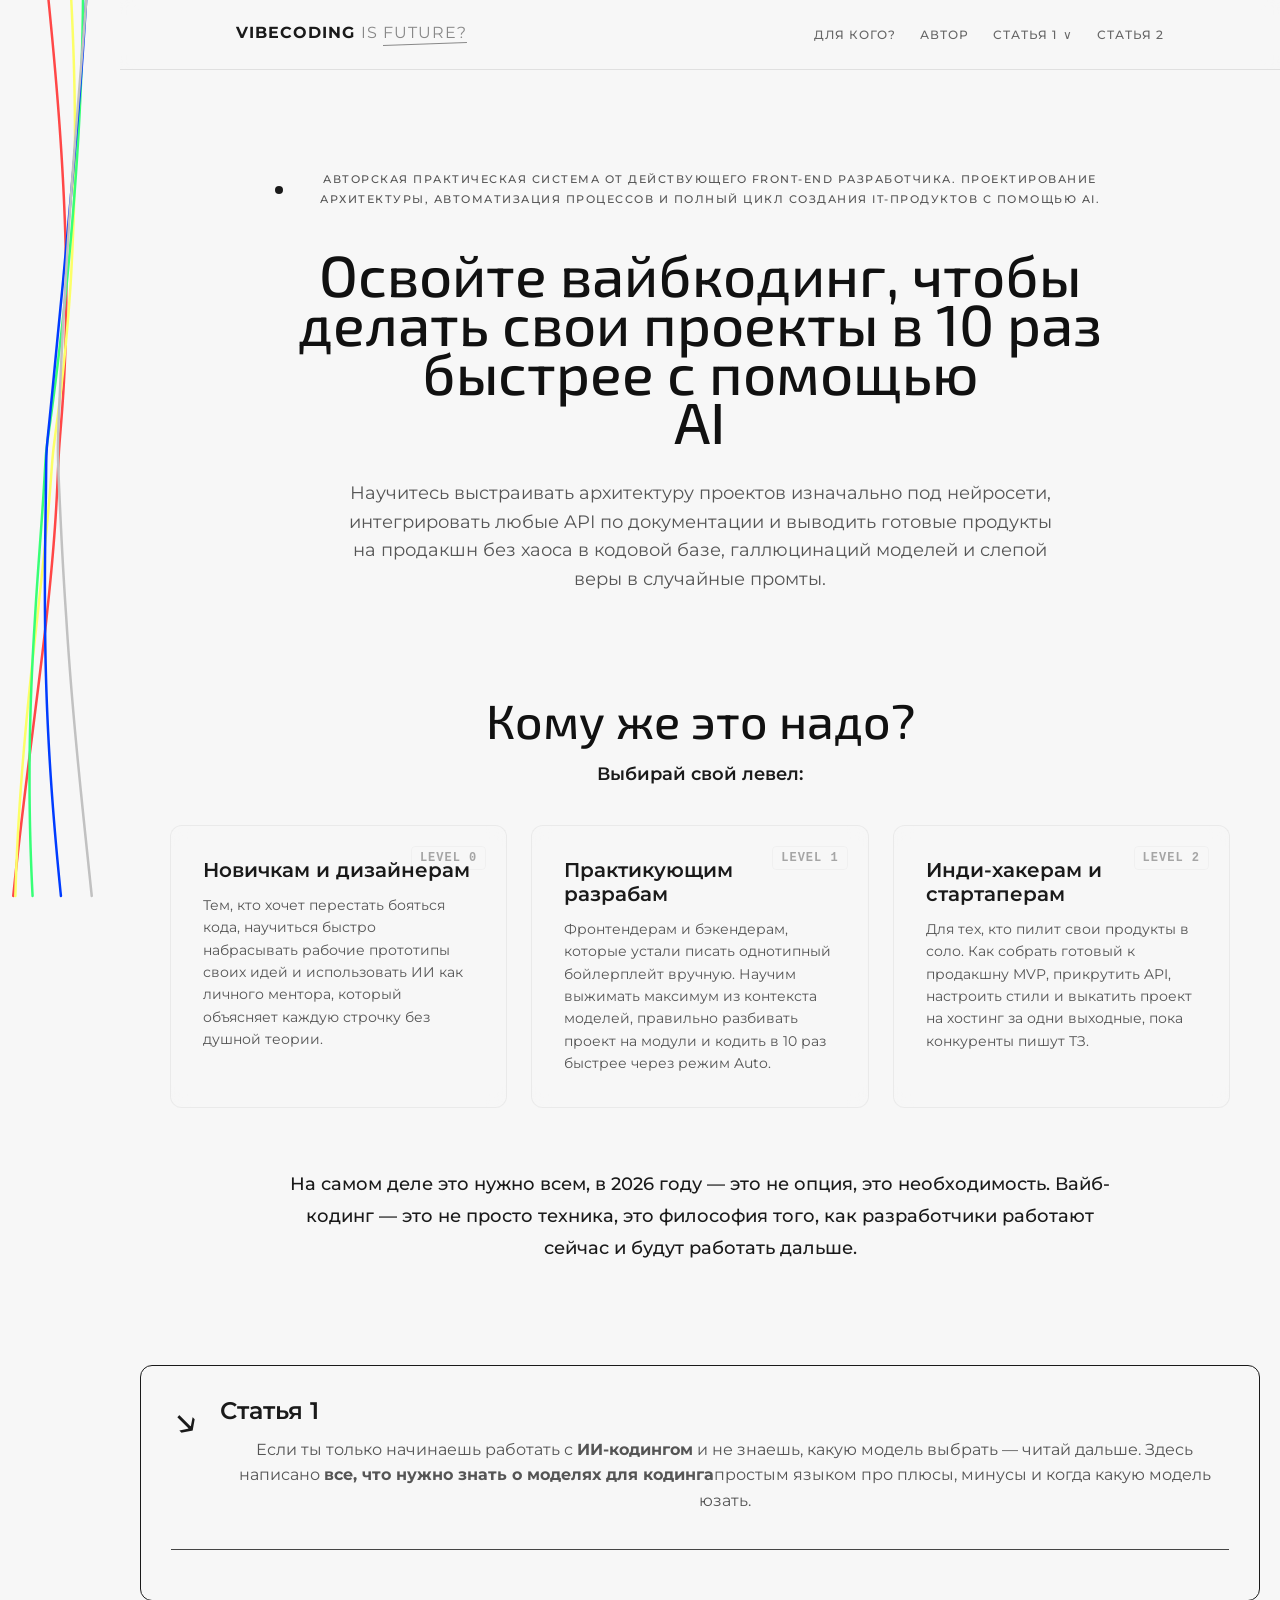
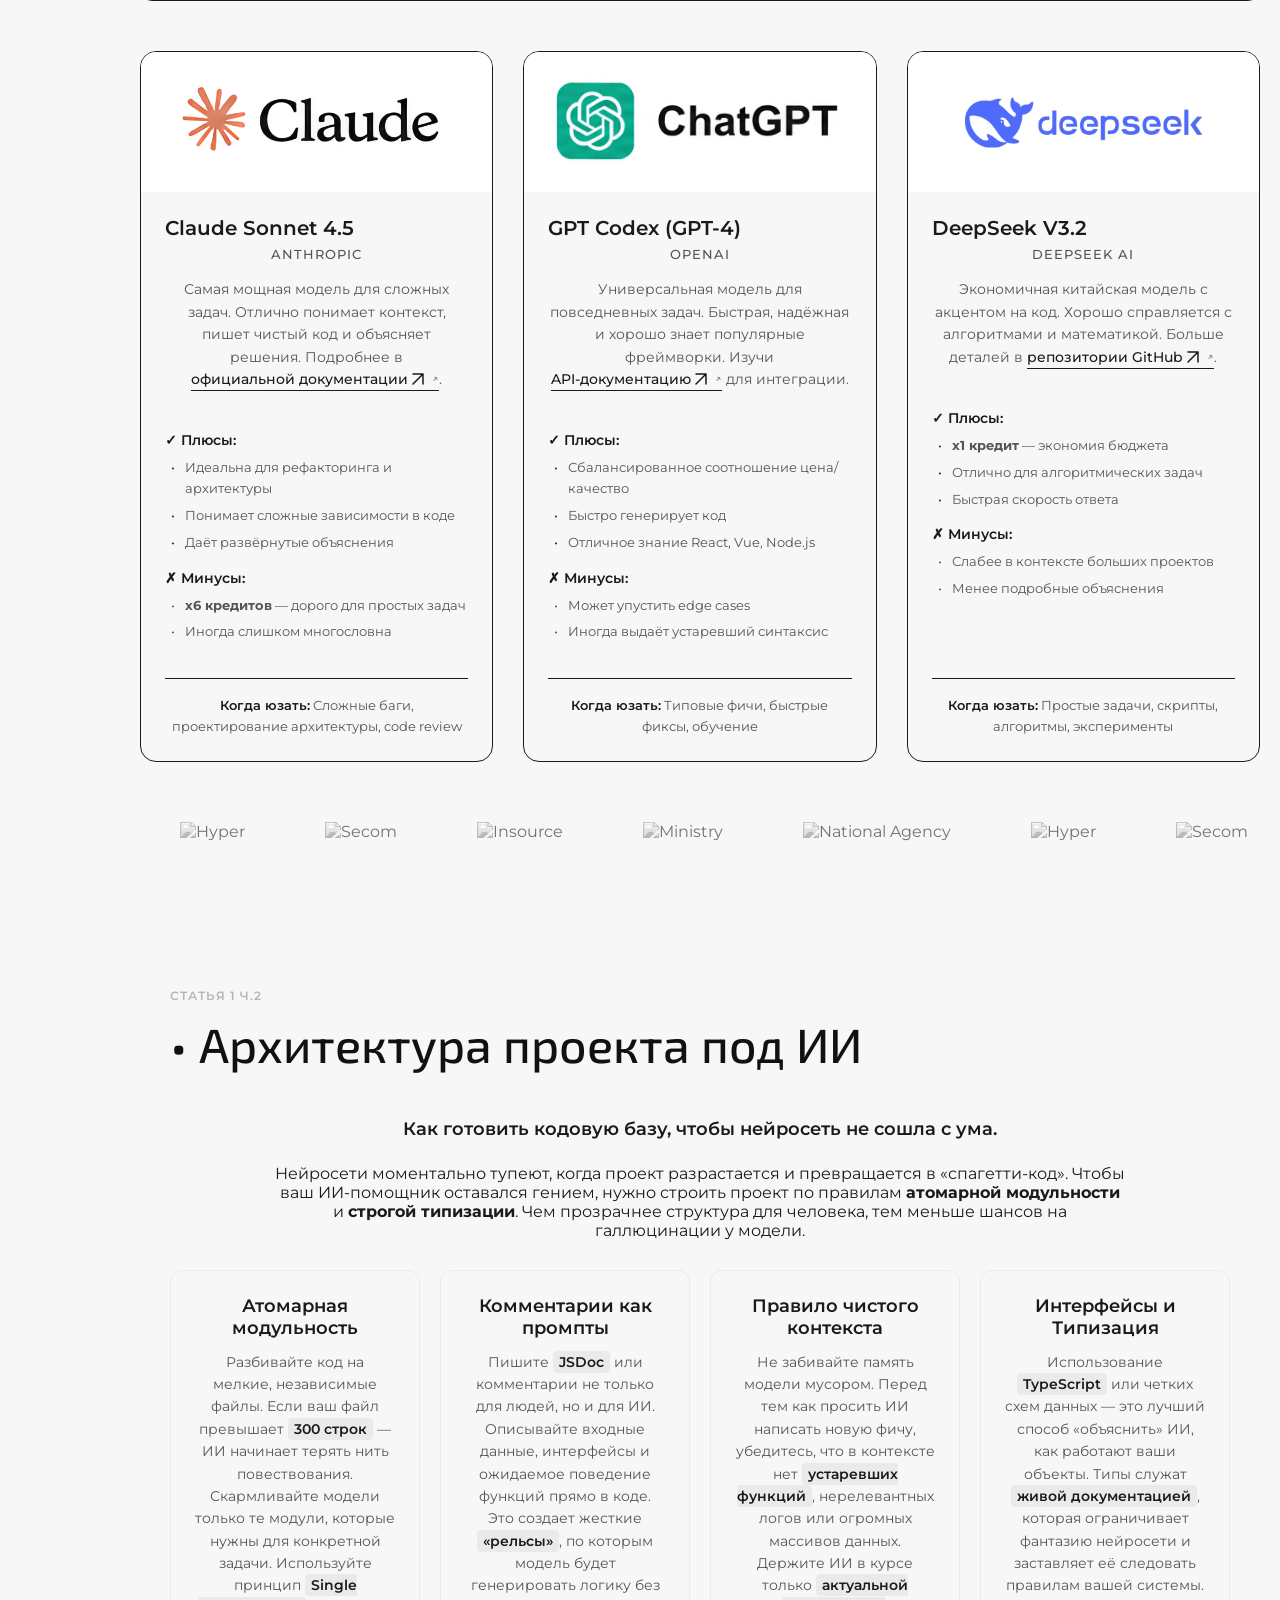
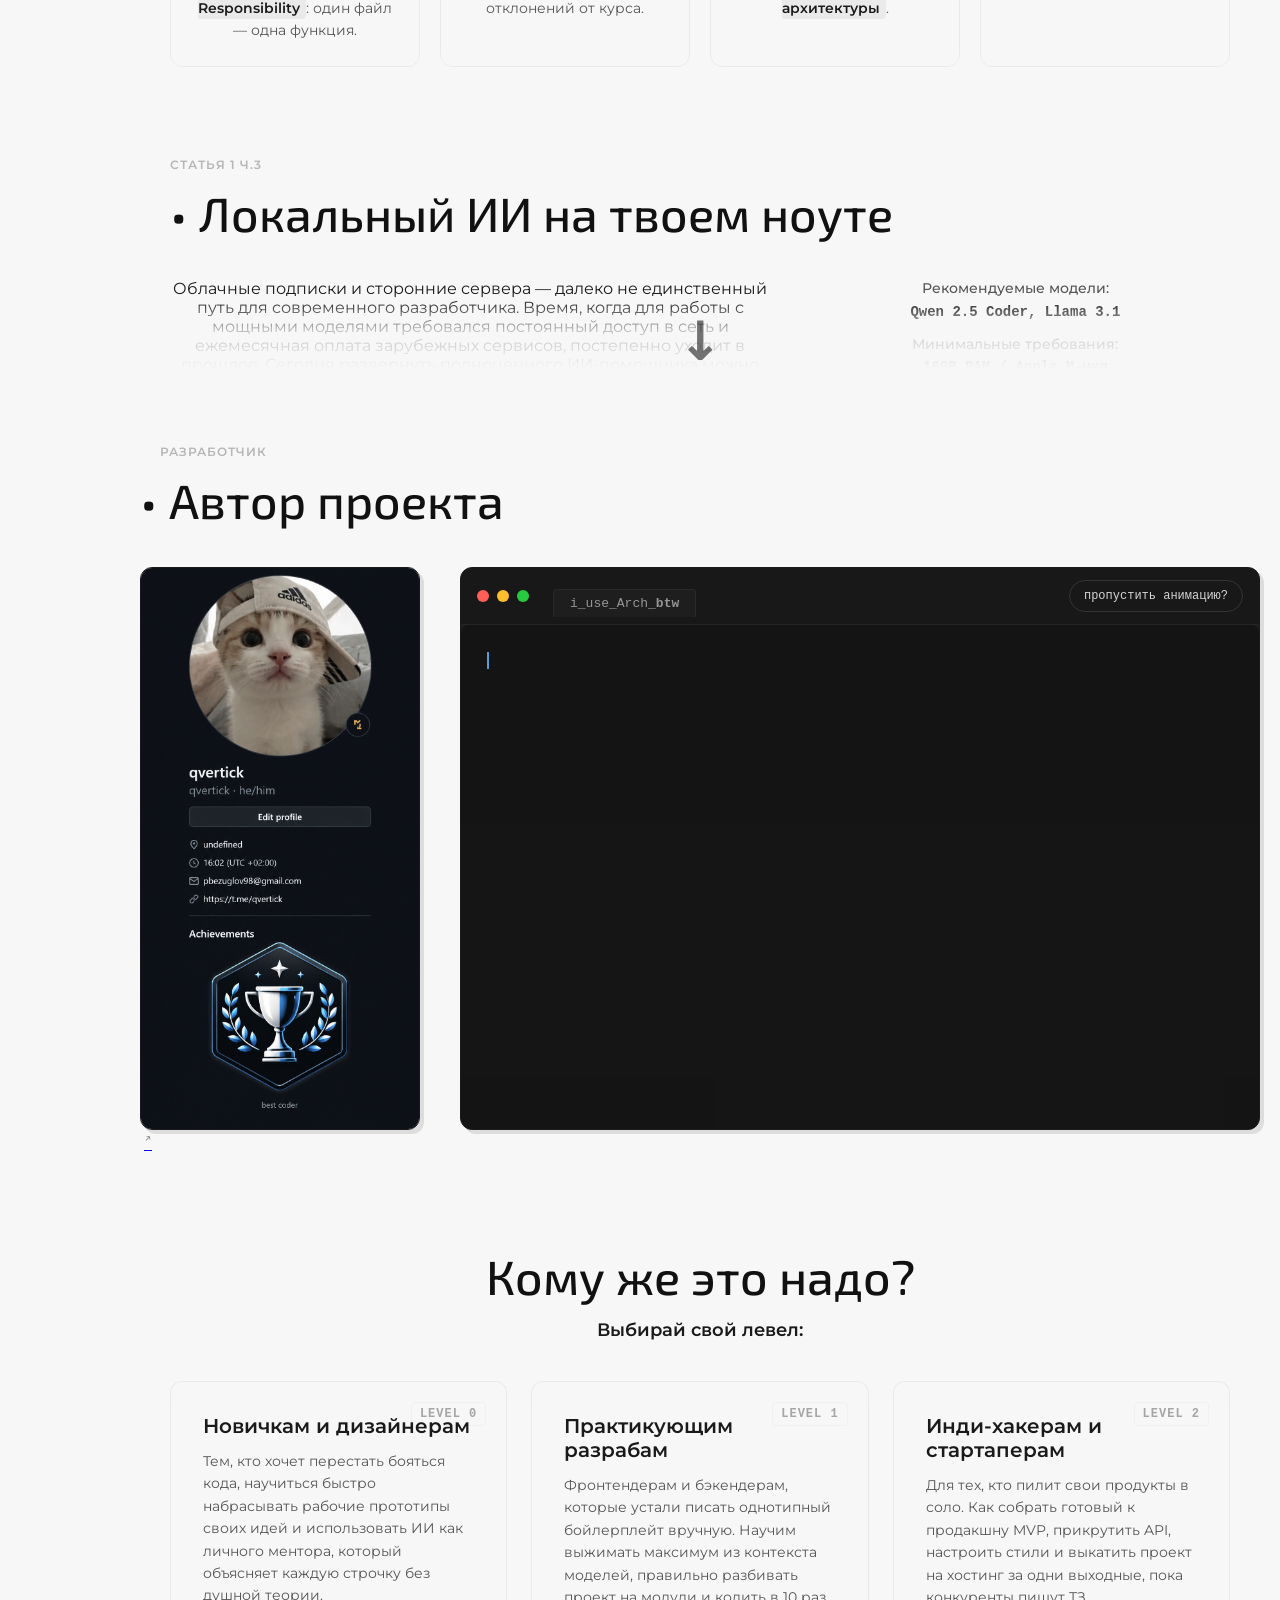
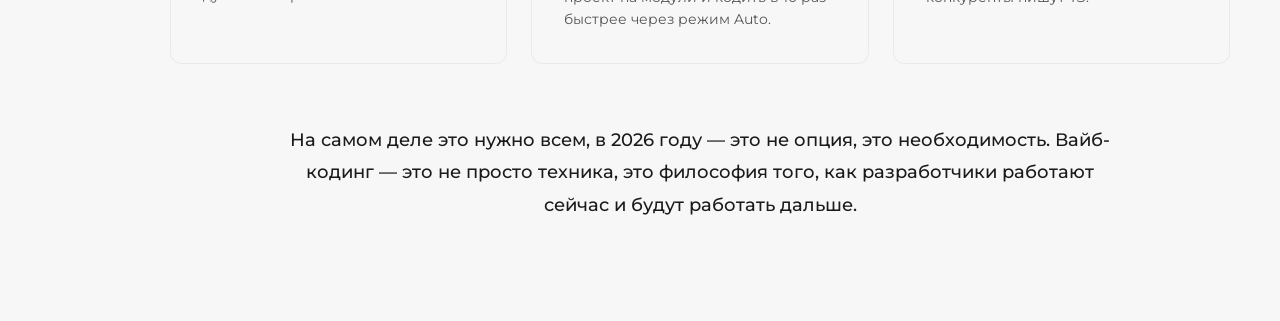
==== commit 4e6dd2bc: "feat: add new smooth interactive canvas animations (I'm very  tired, worked full day, don't touch it" ====
--- a/Index.html
+++ b/Index.html
@@ -42,6 +42,11 @@
     </script>
 </head>
 <body>
+    <!-- Canvas Git-стиля интерактивные линии слева -->
+    <canvas id="bg-lines-canvas" style="position: fixed; top: 0; left: 0; width: 120px !important; height: 100vh; z-index: 1; pointer-events: auto;"></canvas>
+
+
+
     <!-- ========================================
          Шапка сайта
          ======================================== -->
@@ -51,9 +56,15 @@
         </a>
         
         <div class="header-nav">
-            <a href="#">для кого</a>
+            <a href="#">для кого?</a>
             <a href="#article-2">автор</a>
-            <a href="#article-1">Статья 1</a>
+            <div class="streamline-dropdown">
+                <a href="#" class="dropdown-trigger">Статья 1 <span class="dropdown-arrow">∨</span></a>
+                <div class="sub-menu">
+                    <a href="#article-3">Статья 1 ч.2</a>
+                    <a href="#article-4">Статья 1 ч.3</a>
+                </div>
+            </div>
             <a href="#">Статья 2</a>
         </div>
     </header>
@@ -63,14 +74,52 @@
          ======================================== -->
     <div class="page-wrapper">
         <main class="hero-section">
+            <div class="hero-badge" data-aos="fade-down" data-aos-delay="200">
+                <span class="dot"></span>
+                АВТОРСКАЯ ПРАКТИЧЕСКАЯ СИСТЕМА ОТ ДЕЙСТВУЮЩЕГО FRONT-END РАЗРАБОТЧИКА. ПРОЕКТИРОВАНИЕ АРХИТЕКТУРЫ, АВТОМАТИЗАЦИЯ ПРОЦЕССОВ И ПОЛНЫЙ ЦИКЛ СОЗДАНИЯ IT-ПРОДУКТОВ С ПОМОЩЬЮ AI.
+            </div>
             <h1 class="hero-title">
-                Освойте вайбкодинг, чтобы делать свои проекты в 10 раз <span class="highlight">быстрее</span> с помощью <p>AI</p>
+                Освойте <span class="glitch-word"></span><span class="glitch-word">вайбкодинг</span>, чтобы делать свои проекты в 10 раз <span class="highlight glitch-word">быстрее</span> с помощью <p><span class="glitch-word">AI</span></p>
             </h1>
             <p class="hero-subtitle">
                 Научитесь выстраивать архитектуру проектов изначально под нейросети, интегрировать любые API по документации и выводить готовые продукты на продакшн без хаоса в кодовой базе, галлюцинаций моделей и слепой веры в случайные промты.
             </p>
         </main>
     </div>
+
+    <!-- Секция: Для кого этот проект -->
+    <section id="for-whom" class="for-whom" data-aos="fade-up" data-aos-duration="1000" data-aos-once="true">
+        <h2>Кому же это <u><span class="glitch-word">надо?</span></u></h2>
+        <p class="section-subtitle">Выбирай свой <span class="glitch-word">левел:</span></p>
+        
+        <div class="targets-grid">
+            <!-- Level 0: Новичкам и дизайнерам -->
+            <article class="target-card">
+                <span class="card-badge">Level 0</span>
+                <h3><span class="glitch-word">Новичкам</span> и дизайнерам</h3>
+                <p>Тем, кто хочет перестать бояться кода, научиться быстро набрасывать рабочие прототипы своих идей и использовать ИИ как личного ментора, который объясняет каждую строчку без душной теории.</p>
+            </article>
+
+            <!-- Level 1: Практикующим разрабам -->
+            <article class="target-card">
+                <span class="card-badge">Level 1</span>
+                <h3><span class="glitch-word">Практикующим</span> разрабам</h3>
+                <p>Фронтендерам и бэкендерам, которые устали писать однотипный бойлерплейт вручную. Научим выжимать максимум из контекста моделей, правильно разбивать проект на модули и кодить в 10 раз быстрее через режим Auto.</p>
+            </article>
+
+            <!-- Level 2: Инди-хакерам и стартаперам -->
+            <article class="target-card">
+                <span class="card-badge">Level 2</span>
+                <h3><span class="glitch-word">Инди-хакерам</span> и стартаперам</h3>
+                <p>Для тех, кто пилит свои продукты в соло. Как собрать готовый к продакшну MVP, прикрутить API, настроить стили и выкатить проект на хостинг за одни выходные, пока конкуренты пишут ТЗ.</p>
+            </article>
+        </div>
+
+        <!-- Итоговый текст -->
+        <p class="for-whom-final-text">
+            На самом деле это нужно <span class="glitch-word">всем</span>, в 2026 году — это не опция, это <span class="glitch-word">необходимость</span>. Вайб-кодинг — это не просто техника, это <span class="glitch-word">философия</span> того, как разработчики работают сейчас и будут работать дальше.
+        </p>
+    </section>
 
     <!-- Секция с ИИ-моделями -->
     <div class="ai-section" data-aos="fade-up" data-aos-duration="1000" data-aos-once="true">
@@ -228,7 +277,7 @@
     <section class="article-section" data-aos="fade-up" data-aos-duration="1000" data-aos-once="true">
         <div class="article-meta">Статья 1 ч.2</div>
         <h2 class="article-title">
-           • Архитектура проекта <span class="highlight">под ИИ</span>
+           • <span class="glitch-word">Архитектура</span> проекта <span class="highlight">под ИИ</span>
         </h2>
         <p class="article-subtitle">Как готовить кодовую базу, чтобы нейросеть не сошла с ума.</p>
         
@@ -258,12 +307,15 @@
                 <h3>Интерфейсы и Типизация</h3>
                 <p>Использование <b>TypeScript</b> или четких схем данных — это лучший способ «объяснить» ИИ, как работают ваши объекты. Типы служат <b>живой документацией</b>, которая ограничивает фантазию нейросети и заставляет её следовать правилам вашей системы.</p>
             </div>
+                                <p id="article-4"></p>
         </div>
     </section>
 
+
+
 <section class="article-section" data-aos="fade-up" data-aos-duration="1000" data-aos-once="true">
-        <div class="article-meta">Статья 1 ч.3</div>
-        <h2 class="article-title">• Локальный ИИ на твоем ноуте</h2>
+        <div class="article-meta" id="article-3">Статья 1 ч.3</div>
+        <h2 class="article-title">• <span class="glitch-word">Локальный</span> <span class="glitch-word">ИИ</span> на твоем ноуте</h2>
         
         <div class="paywall-columns-wrapper">
             
@@ -302,16 +354,14 @@
                 <h4>Хочешь узнать много нового?</h4>
                 <p>Ознакомься с ценами!</p>
                 <button class="btn-want">Хочу!</button>
-            </div>
-                                     <p id="article-2"></p> <!--это чтоб якорь для навигации работал корректно-->
+                <p class="offer-subtitle">Стоимость за доступ — не кусается <3</p>
+            </div>
         </div>
     </section>
 
-    <!-- -------------------------------Блок "Автор"-------------------------------------------- -->
-
-<section class="about-section" data-aos="fade-up" data-aos-duration="1000" data-aos-once="true">
+<section class="about-section" data-aos="fade-up" data-aos-duration="1000" data-aos-once="true" id="article-2">
             <div class="article-meta">Разработчик</div>
-            <h2 class="article-title">• Автор проекта</h2>
+            <h2 class="article-title">• <span class="glitch-word">Автор</span> проекта</h2>
             
             <div class="about-container">
                 <div class="about-avatar-wrapper">
@@ -344,8 +394,38 @@
 
     <script src="Js/theme.js"></script>
 
-<div class="">Статья 2</div>
-   
-
+    <!-- Секция: Для кого этот проект -->
+    <section id="for-whom" class="for-whom" data-aos="fade-up" data-aos-duration="1000" data-aos-once="true">
+        <h2>Кому же это <u><span class="glitch-word">надо?</span></u></h2>
+        <p class="section-subtitle">Выбирай свой <span class="glitch-word">левел:</span></p>
+        
+        <div class="targets-grid">
+            <!-- Level 0: Новичкам и дизайнерам -->
+            <article class="target-card">
+                <span class="card-badge">Level 0</span>
+                <h3><span class="glitch-word">Новичкам</span> и дизайнерам</h3>
+                <p>Тем, кто хочет перестать бояться кода, научиться быстро набрасывать рабочие прототипы своих идей и использовать ИИ как личного ментора, который объясняет каждую строчку без душной теории.</p>
+            </article>
+
+            <!-- Level 1: Практикующим разрабам -->
+            <article class="target-card">
+                <span class="card-badge">Level 1</span>
+                <h3><span class="glitch-word">Практикующим</span> разрабам</h3>
+                <p>Фронтендерам и бэкендерам, которые устали писать однотипный бойлерплейт вручную. Научим выжимать максимум из контекста моделей, правильно разбивать проект на модули и кодить в 10 раз быстрее через режим Auto.</p>
+            </article>
+
+            <!-- Level 2: Инди-хакерам и стартаперам -->
+            <article class="target-card">
+                <span class="card-badge">Level 2</span>
+                <h3><span class="glitch-word">Инди-хакерам</span> и стартаперам</h3>
+                <p>Для тех, кто пилит свои продукты в соло. Как собрать готовый к продакшну MVP, прикрутить API, настроить стили и выкатить проект на хостинг за одни выходные, пока конкуренты пишут ТЗ.</p>
+            </article>
+        </div>
+
+        <!-- Итоговый текст -->
+        <p class="for-whom-final-text">
+            На самом деле это нужно <span class="glitch-word">всем</span>, в 2026 году — это не опция, это <span class="glitch-word">необходимость</span>. Вайб-кодинг — это не просто техника, это <span class="glitch-word">философия</span> того, как разработчики работают сейчас и будут работать дальше.
+        </p>
+    </section>
 </body>
 </html>
--- a/CSS/main.css
+++ b/CSS/main.css
@@ -64,7 +64,7 @@
   }
 }/* Оранжево-жёлтое выделение текста */
 ::selection {
-    background-color: #faff69;
+    background-color: #f9ff49;
     color: #000;
 }
 
@@ -99,8 +99,19 @@
     color: var(--text-color);
     transition: background-color 0.4s ease, color 0.4s ease;
     -webkit-font-smoothing: antialiased;
-}
-/* ФИКСИРОВАННАЯ ШАПКА С БЛЮРОМ */
+    padding-left: 120px;
+}
+
+/* Canvas Git-граф слева */
+#bg-lines-canvas {
+    position: fixed;
+    top: 0;
+    left: 0;
+    width: 120px !important;
+    height: 100vh;
+    z-index: 1;
+    pointer-events: auto;
+}/* ФИКСИРОВАННАЯ ШАПКА С БЛЮРОМ */
 #header {
     position: sticky;
     top: 0;
@@ -172,6 +183,111 @@
 .header-nav a:hover {
     color: var(--nav-text-hover);
 }
+
+/* ========================================
+   Стили выпадающего меню "жидкая капля"
+   ======================================== */
+#header {
+    overflow: visible !important;
+}
+
+.streamline-dropdown {
+    position: relative;
+    display: flex;
+    flex-direction: column;
+    align-items: center;
+    height: 100%;
+    justify-content: center;
+}
+
+.dropdown-trigger {
+    cursor: pointer;
+    display: flex;
+    align-items: center;
+    gap: 6px;
+}
+
+.dropdown-arrow {
+    display: inline-flex;
+    align-items: center;
+    font-size: 12px;
+    transition: transform 0.35s cubic-bezier(0.4, 0, 0.2, 1);
+}
+
+.streamline-dropdown.active .dropdown-arrow {
+    transform: rotate(180deg);
+}
+
+.sub-menu {
+    position: absolute;
+    top: 100%;
+    display: flex;
+    flex-direction: column;
+    gap: 10px;
+    padding: 16px 24px;
+    background: var(--header-bg);
+    backdrop-filter: blur(8px);
+    -webkit-backdrop-filter: blur(12px);
+    border-radius: 0 0 16px 16px;
+    border: 1.4px solid var(--line-color);
+    opacity: 0;
+    visibility: hidden;
+    transform: translateY(-15px);
+    transition: all 0.35s cubic-bezier(0.4, 0, 0.2, 1);
+    margin-top: 10px;
+    white-space: nowrap;
+    z-index: 1001;
+}
+
+.sub-menu a {
+    color: var(--nav-text);
+    font-size: 11px;
+    text-transform: uppercase;
+    font-weight: 500;
+    white-space: nowrap;
+    text-decoration: none;
+    transition: color 0.2s;
+}
+
+.sub-menu a:hover {
+    color: var(--nav-text-hover);
+}
+
+.sub-menu::before,
+.sub-menu::after {
+    content: '';
+    width: 20px;
+    height: 20px;
+    background: transparent;
+    top: -1px;
+    position: absolute;
+    opacity: 0;
+    transition: opacity 0.35s;
+}
+
+.sub-menu::before {
+    left: -20px;
+    border-radius: 0 20px 0 0;
+    box-shadow: 10px -10px 0 0 var(--header-bg);
+}
+
+.sub-menu::after {
+    right: -20px;
+    border-radius: 20px 0 0 0;
+    box-shadow: -10px -10px 0 0 var(--header-bg);
+}
+
+.streamline-dropdown.active .sub-menu {
+    opacity: 1;
+    visibility: visible;
+    transform: translateY(0);
+}
+
+.streamline-dropdown.active .sub-menu::before,
+.streamline-dropdown.active .sub-menu::after {
+    opacity: 1;
+}
+
 /* СЕКЦИЯ С ОГРОМНЫМ ЗАГОЛОВКОМ */
 .page-wrapper {
     display: flex;
@@ -186,8 +302,32 @@
 }
 
 /* Огромный жирный заголовок */
-.hero-title {
-    font-size: 58px;
+.hero-badge {
+    display: flex;
+    align-items: center;
+    justify-content: center;
+    gap: 12px;
+    font-size: 11px;
+    letter-spacing: 1.5px;
+    color: var(--text-secondary);
+    text-transform: uppercase;
+    margin-bottom: 40px;
+    max-width: 850px;
+    margin-left: auto;
+    margin-right: auto;
+    line-height: 1.8;
+    font-weight: 500;
+}
+
+.hero-badge .dot {
+    width: 8px;
+    height: 8px;
+    background-color: var(--text-color);
+    border-radius: 50%;
+    flex-shrink: 0;
+}
+
+.hero-title {    font-size: 58px;
     font-weight: 500;
     line-height: 0.85;
     letter-spacing: 0px;
@@ -222,8 +362,8 @@
     transform: rotate(-2deg);
     transform-origin: left center;
     transition: background-color 0.4s ease;
-}
-/* Аккуратный текст описания под заголовком */
+    display: none; /* Убрали полоску */
+}/* Аккуратный текст описания под заголовком */
 .hero-subtitle {
     font-size: 18px;
     font-weight: 400;
@@ -235,140 +375,46 @@
 }
 
 /* ========================================
-   Декоративная фоновая линия
-   ======================================== */
-.bg-line-container {
-    position: fixed;
-    top: 0;
-    left: 0;
+   Секция с ИИ-моделями
+   ======================================== */
+.brand-marquee {
     width: 100%;
-    height: 100%;
-    z-index: -1;
-    pointer-events: none;
     overflow: hidden;
-}
-
-.bg-line {
-    width: 100%;
-    height: 100%;
-    color: var(--line-color);
-    transition: color 0.4s ease;
-}
-/* ========================================
-   Кнопка переключения темы
-   ======================================== */
-
-
-.theme-toggle:hover {
-    transform: scale(1.1);
-    box-shadow: 0 6px 30px var(--button-shadow);
-}
-
-.theme-toggle:active {
-    transform: scale(0.95);
-}
-
-/* Иконки темы внутри кнопки */
-.theme-icon {
-    width: 28px;
-    height: 28px;
-    position: absolute;
-    transition: opacity 0.3s ease, transform 0.3s ease;
-}
-
-/* По умолчанию (светлая тема) */
-.theme-icon.moon {
-    opacity: 1;
-    transform: rotate(0deg);
-}
-
-.theme-icon.sun {
-    opacity: 0;
-    transform: rotate(180deg);
-}
-
-/* В темной теме */
-body.dark-theme .theme-icon.moon {
-    opacity: 0;
-    transform: rotate(-180deg);
-}
-
-body.dark-theme .theme-icon.sun {
-    opacity: 1;
-    transform: rotate(0deg);
-}
-
-/* АДАПТИВНОСТЬ: На смартфонах убираем её из угла, чтобы она не перекрывала текст */
-@media (max-width: 768px) {
-    .theme-toggle {
-        position: static; /* Становится обычным блоком */
-        margin: 40px auto; /* Центрируется в самом низу страницы */
-        width: 55px;
-        height: 55px;
-    }
-    
-    .theme-icon {
-        width: 26px;
-        height: 26px;
-    }
-}
-
-.theme-toggle:hover {
-    transform: scale(1.1);
-    box-shadow: 0 6px 30px var(--button-shadow);
-}
-
-.theme-toggle:active {
-    transform: scale(0.95);
-}
-
-/* Иконки темы */
-.theme-icon {
-    width: 28px;
-    height: 28px;
-    position: absolute;
-    transition: opacity 0.3s ease, transform 0.3s ease;
-}
-
-/* По умолчанию показываем луну (для светлой темы) */
-.theme-icon.moon {
-    opacity: 1;
-    transform: rotate(0deg);
-}
-
-.theme-icon.sun {
-    opacity: 0;
-    transform: rotate(180deg);
-}
-
-/* В темной теме показываем солнце */
-body.dark-theme .theme-icon.moon {
-    opacity: 0;
-    transform: rotate(-180deg);
-}
-
-body.dark-theme .theme-icon.sun {
-    opacity: 1;
-    transform: rotate(0deg);
-}
-
-@media (max-width: 768px) {
-    .theme-toggle {
-        position: static; /* Кнопка становится обычным элементом в потоке */
-        margin: 40px auto; /* Центрируем её с красивыми отступами сверху и снизу */
-        width: 50px;
-        height: 50px;
-    }
-    
-    .theme-icon {
-        width: 24px;
-        height: 24px;
-    }
-}
-
-/* ========================================
-   Секция с ИИ-моделями
-   ======================================== */
+    padding: 60px 0;
+    background: transparent;
+    position: relative;
+}
+
+.marquee-track {
+    display: flex;
+    width: max-content;
+    animation: marquee 30s linear infinite;
+}
+
+.marquee-item {
+    flex-shrink: 0;
+    padding: 0 40px;
+    display: flex;
+    align-items: center;
+    justify-content: center;
+}
+
+.marquee-item img {
+    height: 50px;
+    width: auto;
+    filter: grayscale(1) opacity(0.6);
+    transition: all 0.3s ease;
+}
+
+.marquee-item img:hover {
+    filter: grayscale(0) opacity(1);
+}
+
+@keyframes marquee {
+    0% { transform: translateX(0); }
+    100% { transform: translateX(-33.33%); }
+}
+
 .ai-section {
     max-width: 1200px;
     margin: 80px auto;
@@ -527,22 +573,21 @@
    Карточка модели
    ======================================== */
 .model-card {
-    background: var(--card-bg);
-    border: 1px solid transparent; /* ПРАВИЛО 3: Рамка есть всегда, меняем только цвет */
+    background: var(--bg-color);
+    border: 1px solid var(--card-border);
     border-radius: 16px;
     overflow: hidden;
-    transition: transform 0.3s ease-out, box-shadow 0.3s ease-out, border-color 0.3s ease-out; /* ПРАВИЛО 4: Плавность */
+    transition: transform 0.3s ease-out, box-shadow 0.3s ease-out, border-color 0.3s ease-out;
     display: flex;
     flex-direction: column;
     position: relative;
     cursor: default;
 }
 
-/* ПРАВИЛО 2: Все эффекты только через ховер родителя (.model-card) */
 .model-card:hover {
-    transform: translateY(-8px); /* Мягкое поднятие */
+    transform: translateY(-8px);
     box-shadow: 0 12px 30px var(--card-shadow-hover);
-    border-color: var(--text-secondary); /* Проявление рамки без изменения размеров */
+    border-color: var(--text-secondary);
 }
 
 /* ========================================
@@ -552,173 +597,7 @@
     width: 100%;
     height: 140px;
     overflow: hidden;
-    background-color: var(--text-secondary);
-    opacity: 0.9;
-    transition: opacity 0.3s ease-out;
-    pointer-events: none;
-    border-bottom: none; /* Гарантированно убираем линию */
-}
-
-.model-card:hover .card-image-wrapper {
-    opacity: 1;
-}
-
-.card-image-wrapper img {
-    width: 100%;
-    height: 100%;
-    object-fit: cover;
-    object-position: center;
-    transition: transform 0.3s ease-out;
-    display: block; /* Убирает микро-зазор под картинкой */
-}
-
-.model-card:hover .card-image-wrapper img {
-    transform: scale(1.05);
-}
-
-/* ========================================
-   Контент карточки
-   ======================================== */
-.card-content {
-    padding: 20px 24px 24px 24px; /* Уменьшен верхний padding (20px вместо 24px) */
-    flex: 1;
-    display: flex;
-    flex-direction: column;
-    pointer-events: none; 
-}
-/* ПРАВИЛО 5: Ссылки внутри должны быть кликабельны, возвращаем им события */
-.card-content a {
-    pointer-events: auto;
-}
-
-.card-content h3 {
-    font-size: 20px;
-    font-weight: 600;
-    margin-bottom: 6px;
-    color: var(--text-color);
-}
-
-.model-provider {
-    font-size: 13px;
-    color: var(--text-secondary);
-    text-transform: uppercase;
-    letter-spacing: 1px;
-    margin-bottom: 16px;
-    font-weight: 500;
-}
-
-.model-description {
-    font-size: 14px;
-    line-height: 1.6;
-    color: var(--text-secondary);
-    margin-bottom: 20px;
-}
-
-/* ========================================
-   Инлайновые ссылки
-   ======================================== */
-.inline-link {
-    color: var(--text-color);
-    text-decoration: none;
-    font-weight: 500;
-    border-bottom: 1px solid transparent; /* ПРАВИЛО 3: Фиксация для ссылок */
-    transition: border-color 0.2s ease-out, opacity 0.2s ease-out;
-    display: inline-flex;
-    align-items: center;
-    gap: 4px;
-}
-
-/* ПРАВИЛО 2: Ссылка реагирует, когда мы навели на КАРТОЧКУ или на саму ссылку */
-.model-card:hover .inline-link {
-    border-bottom-color: var(--text-color);
-}
-
-.inline-link:hover {
-    opacity: 0.6;
-}
-
-.inline-link svg {
-    transition: transform 0.2s ease-out;
-}
-
-.inline-link:hover svg {
-    transform: translate(2px, -2px);
-}
-
-/* ========================================
-   Плюсы и минусы
-   ======================================== */
-.model-pros-cons {
-    margin: 20px 0;
-}
-
-.pros,
-.cons {
-    margin-bottom: 16px;
-}
-
-.pros h4,
-.cons h4 {
-    font-size: 14px;
-    font-weight: 600;
-    margin-bottom: 8px;
-    color: var(--text-color);
-}
-
-.pros ul,
-.cons ul {
-    list-style: none;
-    padding-left: 0;
-}
-
-.pros li,
-.cons li {
-    font-size: 13px;
-    line-height: 1.6;
-    color: var(--text-secondary);
-    padding-left: 20px;
-    position: relative;
-    margin-bottom: 6px;
-}
-
-.pros li::before {
-    content: "•";
-    position: absolute;
-    left: 6px;
-    color: var(--text-color);
-}
-
-.cons li::before {
-    content: "•";
-    position: absolute;
-    left: 6px;
-    color: var(--text-secondary);
-}
-
-/* ========================================
-   Use case
-   ======================================== */
-.model-use-case {
-    font-size: 13px;
-    padding-top: 16px;
-    border-top: 1px solid var(--border-color);
-    color: var(--text-color);
-    margin-top: auto;
-}
-
-.model-card:hover {
-    transform: translateY(-5px);
-    box-shadow: 0 12px 30px var(--card-shadow-hover);
-    border-color: var(--text-secondary);
-}
-/* ========================================
-   Изображение модели
-   ======================================== */
-.card-image-wrapper {
-    width: 100%;
-    height: 140px;
-    overflow: hidden;
-    background-color: transparent; /* Убрали серый фон */
+    background-color: transparent;
     transition: opacity 0.3s ease-out;
     pointer-events: none;
 }
@@ -734,20 +613,8 @@
     object-position: center;
     transition: transform 0.3s ease-out;
     display: block;
-    filter: none; /* Убираем любые фильтры, которые могли давать серый оттенок */
-}
-
-.model-card:hover .card-image-wrapper {
-    opacity: 1;
-}
-
-.card-image-wrapper img {
-    width: 100%;
-    height: 100%;
-    object-fit: cover;
-    object-position: center;
-    transition: transform 0.3s ease;
-}
+}
+
 .model-card:hover .card-image-wrapper img {
     transform: scale(1.05);
 }
@@ -760,6 +627,10 @@
     flex: 1;
     display: flex;
     flex-direction: column;
+}
+
+.card-content a {
+    pointer-events: auto;
 }
 
 .card-content h3 {
@@ -868,7 +739,7 @@
 .model-use-case {
     margin-top: auto;
     padding-top: 16px;
-    border-top: 1px solid var(--text-secondary);
+    border-top: 1px solid var(--card-border);
     font-size: 13px;
     line-height: 1.6;
     color: var(--text-secondary);
@@ -882,104 +753,89 @@
 /* ========================================
    Адаптивность для мобильных
    ======================================== */
+.for-whom {
+    max-width: 1200px;
+    margin: 120px auto;
+    padding: 0 20px;
+    text-align: center;
+}
+
+.for-whom h2 {
+    font-size: 42px;
+    font-weight: 600;
+    margin-bottom: 16px;
+    font-family: "Exo 2", sans-serif;
+}
+
+.section-subtitle {
+    font-size: 18px;
+    color: var(--text-secondary);
+    margin-bottom: 60px;
+}
+
+.targets-grid {
+    display: grid;
+    grid-template-columns: repeat(auto-fit, minmax(300px, 1fr));
+    gap: 30px;
+    margin-bottom: 60px;
+}
+
+.target-card {
+    background: var(--bg-color);
+    border: 1px solid var(--card-border);
+    border-radius: 16px;
+    padding: 40px 30px;
+    text-align: left;
+    position: relative;
+    transition: transform 0.3s ease, box-shadow 0.3s ease;
+}
+
+.target-card:hover {
+    transform: translateY(-10px);
+    box-shadow: 0 15px 40px var(--card-shadow-hover);
+}
+
+.card-badge {
+    position: absolute;
+    top: 20px;
+    right: 20px;
+    font-size: 12px;
+    font-weight: 700;
+    color: var(--text-secondary);
+    opacity: 0.5;
+}
+
+.target-card h3 {
+    font-size: 22px;
+    margin-bottom: 20px;
+    color: var(--text-color);
+}
+
+.target-card p {
+    font-size: 15px;
+    line-height: 1.7;
+    color: var(--text-secondary);
+    text-align: left;
+}
+
+.for-whom-final-text {
+    font-size: 20px;
+    max-width: 800px;
+    margin: 80px auto 0;
+    line-height: 1.6;
+    color: var(--text-color);
+    font-weight: 500;
+}
+
 @media (max-width: 768px) {
-    .ai-section {
-        margin: 50px auto;
+    .hero-badge {
+        font-size: 9px;
+        padding: 0 10px;
     }
-
-    .author-header {
-        flex-direction: column;
-        text-align: center;
-        align-items: center;
+    .for-whom h2 {
+        font-size: 32px;
     }
-
-    .author-icon {
-        font-size: 40px;
-    }
-
-    .models-grid {
-        grid-template-columns: 1fr;
-        gap: 24px;
-    }
-
-    .card-image-wrapper {
-        height: 150px;
-    }
-
-    .card-content {
-        padding: 20px;
-    }
-}
-/* В доработке */
-
-.brand-marquee {
-  overflow: hidden;
-  width: 100%;
-  background: var(--bg-color);
-  padding: 40px 0;
-  margin-top: 20px;
-  display: flex;
-  position: relative;
-}
-
-/* Эффект затухания по краям (из угла в угол) */
-.brand-marquee::before,
-.brand-marquee::after {
-  content: "";
-  position: absolute;
-  top: 0;
-  width: 150px;
-  height: 100%;
-  z-index: 2;
-  pointer-events: none;
-}
-
-.brand-marquee::before {
-  left: 0;
-  background: linear-gradient(to right, var(--bg-color), transparent);
-}
-
-.brand-marquee::after {
-  right: 0;
-  background: linear-gradient(to left, var(--bg-color), transparent);
-}
-
-.marquee-track {
-  display: flex;
-  align-items: center;
-  gap: 100px; /* Увеличенный отступ */
-  width: max-content;
-  animation: scroll-brands 40s linear infinite;
-}
-
-.marquee-item {
-  flex-shrink: 0;
-}
-
-.marquee-item img {
-  height: 80px; /* Еще чуть-чуть увеличил (было 68px) */
-  width: auto;
-  object-fit: contain;
-  filter: grayscale(1) opacity(0.5);
-  transition: all 0.4s ease;
-}
-
-.marquee-item img:hover {
-  filter: grayscale(0) opacity(1);
-  transform: scale(1.2); /* Легкое увеличение при наведении */
-}
-
-@keyframes scroll-brands {
-  0% {
-    transform: translateX(0);
-  }
-  100% {
-    transform: translateX(calc(-100% / 3)); /* Сдвиг ровно на одну секцию из трех */
-  }
-}
-/* ========================================
-   Секция статьи (Архитектура)
-   ======================================== */
+}
 .article-section {
     max-width: 1100px;
     margin: 86px auto 100px auto;
@@ -1457,11 +1313,85 @@
     font-family: "Roboto Mono", monospace;
     font-size: 15px;
     line-height: 1.6;
-    color: #d4d4d4; /* Стандартный белый текст VS Code */
-    cursor: text; /* Курсор для прописи (I-образный) */
-    min-height: 300px;
-}
-
+    color: #e0e0e0;
+    overflow-y: auto;
+    background: rgba(0, 0, 0, 0.3);
+    border-radius: 8px;
+}
+
+/* ========================================
+   Ветвящиеся линии timeline слева
+   ======================================== */
+.page-timeline {
+    position: fixed;
+    left: 0;
+    top: 0;
+    width: 80px;
+    height: 100vh;
+    z-index: 1;
+    pointer-events: auto;
+}
+
+.timeline-group {
+    cursor: pointer;
+}
+
+.timeline-hitzone {
+    cursor: pointer;
+    pointer-events: stroke;
+}
+
+.timeline-line {
+    stroke-linecap: round;
+    stroke-linejoin: round;
+    transition: stroke-width 0.5s cubic-bezier(0.34, 1.56, 0.64, 1),
+                filter 0.5s cubic-bezier(0.25, 0.46, 0.45, 0.94),
+                opacity 0.5s ease;
+}
+
+.timeline-group:hover .timeline-line {
+    stroke-width: 12 !important;
+    filter: drop-shadow(0 0 12px rgba(251, 147, 60, 0.7)) 
+            drop-shadow(0 0 24px rgba(251, 147, 60, 0.4))
+            drop-shadow(0 2px 8px rgba(0, 0, 0, 0.2));
+    animation: lineGlow 0.6s ease-in-out;
+}
+
+.timeline-dot {
+    transition: r 0.5s cubic-bezier(0.34, 1.56, 0.64, 1),
+                filter 0.5s ease;
+    filter: drop-shadow(0 2px 6px rgba(0, 0, 0, 0.15));
+}
+
+.timeline-group:hover .timeline-dot {
+    r: 12;
+    filter: drop-shadow(0 0 12px rgba(251, 147, 60, 0.6)) 
+            drop-shadow(0 2px 8px rgba(0, 0, 0, 0.2));
+}
+
+/* Анимация свечения */
+@keyframes lineGlow {
+    0% {
+        filter: drop-shadow(0 0 4px rgba(251, 147, 60, 0.3));
+    }
+    50% {
+        filter: drop-shadow(0 0 20px rgba(251, 147, 60, 0.8)) 
+                drop-shadow(0 0 30px rgba(251, 147, 60, 0.5))
+                drop-shadow(0 2px 8px rgba(0, 0, 0, 0.2));
+    }
+    100% {
+        filter: drop-shadow(0 0 12px rgba(251, 147, 60, 0.7)) 
+                drop-shadow(0 0 24px rgba(251, 147, 60, 0.4))
+                drop-shadow(0 2px 8px rgba(0, 0, 0, 0.2));
+    }
+}
+
+/* Адаптив */
+@media (max-width: 768px) {
+    .page-timeline {
+        left: -20px;
+    }
+}
 /* Раскраска синтаксиса HTML (как в VS Code) */
 .code-tag { color: #569cd6; }       /* Синий для тегов (div, p, h1) */
 .code-attr { color: #9cdcfe; }      /* Светло-синий для атрибутов (class) */
@@ -1500,4 +1430,157 @@
     left: 0;
     right: 0;
     box-sizing: border-box;
+}
+
+.offer-subtitle {
+    opacity: 0.59;
+    margin-top: 5px;
+}
+
+/* ========================================
+   Секция "Для кого этот проект"
+   ======================================== */
+.for-whom {
+    max-width: 1100px;
+    margin: 100px auto;
+    padding: 0 20px;
+    text-align: center;
+}
+
+.for-whom h2 {
+    font-size: 48px;
+    font-weight: 500;
+    line-height: 1.1;
+    color: var(--header-text);
+    margin-bottom: 16px;
+    font-family: "Exo 2", sans-serif;
+}
+
+.section-subtitle {
+    font-size: 18px;
+    font-weight: 600;
+    color: var(--text-color);
+    margin-bottom: 40px;
+}
+
+.targets-grid {
+    display: grid;
+    grid-template-columns: repeat(auto-fit, minmax(300px, 1fr));
+    gap: 24px;
+    margin-top: 40px;
+}
+
+.target-card {
+    padding: 32px;
+    border-radius: 12px;
+    background: var(--header-bg);
+    border: 1px solid var(--line-color);
+    backdrop-filter: blur(10px);
+    -webkit-backdrop-filter: blur(10px);
+    box-shadow: var(--card-shadow);
+    transition: all 0.35s cubic-bezier(0.4, 0, 0.2, 1);
+    text-align: left;
+    display: flex;
+    flex-direction: column;
+    position: relative;
+}
+
+.target-card:hover {
+    transform: translateY(-8px);
+    box-shadow: var(--card-shadow-hover);
+    border-color: var(--text-secondary);
+    background: rgba(var(--header-bg-rgb, 247, 247, 247), 0.9);
+    backdrop-filter: blur(12px);
+    -webkit-backdrop-filter: blur(12px);
+}
+
+.target-card::before {
+    content: '';
+    position: absolute;
+    top: 0;
+    left: 0;
+    right: 0;
+    height: 3px;
+    background: linear-gradient(90deg, var(--highlight-line), transparent);
+    border-radius: 12px 12px 0 0;
+    opacity: 0;
+    transition: opacity 0.35s cubic-bezier(0.4, 0, 0.2, 1);
+}
+
+.target-card:hover::before {
+    opacity: 1;
+}
+
+.card-badge {
+    font-family: "Roboto Mono", monospace;
+    font-size: 12px;
+    color: var(--text-secondary);
+    border: 1px solid var(--line-color);
+    padding: 4px 8px;
+    border-radius: 4px;
+    display: inline-block;
+    margin-bottom: 16px;
+    text-transform: uppercase;
+    letter-spacing: 1px;
+    font-weight: 600;
+}
+
+.target-card h3 {
+    font-size: 20px;
+    font-weight: 600;
+    color: var(--text-color);
+    margin-bottom: 12px;
+}
+
+.target-card p {
+    font-size: 14px;
+    line-height: 1.6;
+    color: var(--text-secondary);
+}
+
+/* ========================================
+   Глич эффект - хаотичное движение букв
+   ======================================== */
+.glitch-word {
+    display: inline-block;
+    position: relative;
+}
+
+.letter-glitch {
+    display: inline-block;
+    position: relative;
+    animation: letter-wiggle 2s ease-in-out infinite;
+    animation-delay: calc(var(--letter-index, 0) * 0.08s);
+}
+
+@keyframes letter-wiggle {
+    0%, 100% {
+        transform: translateY(0px) translateX(0px) rotate(0deg);
+        opacity: 1;
+    }
+    25% {
+        transform: translateY(-2px) translateX(1px) rotate(-0.5deg);
+        opacity: 0.95;
+    }
+    50% {
+        transform: translateY(2px) translateX(-1px) rotate(0.5deg);
+        opacity: 1;
+    }
+    75% {
+        transform: translateY(-1px) translateX(-1px) rotate(-0.3deg);
+        opacity: 0.98;
+    }
+}
+
+/* ========================================
+   Заключительный текст
+   ======================================== */
+.for-whom-final-text {
+    font-size: 18px;
+    line-height: 1.8;
+    color: var(--text-color);
+    max-width: 850px;
+    margin: 60px auto 0;
+    font-weight: 500;
+    text-align: center;
 }
